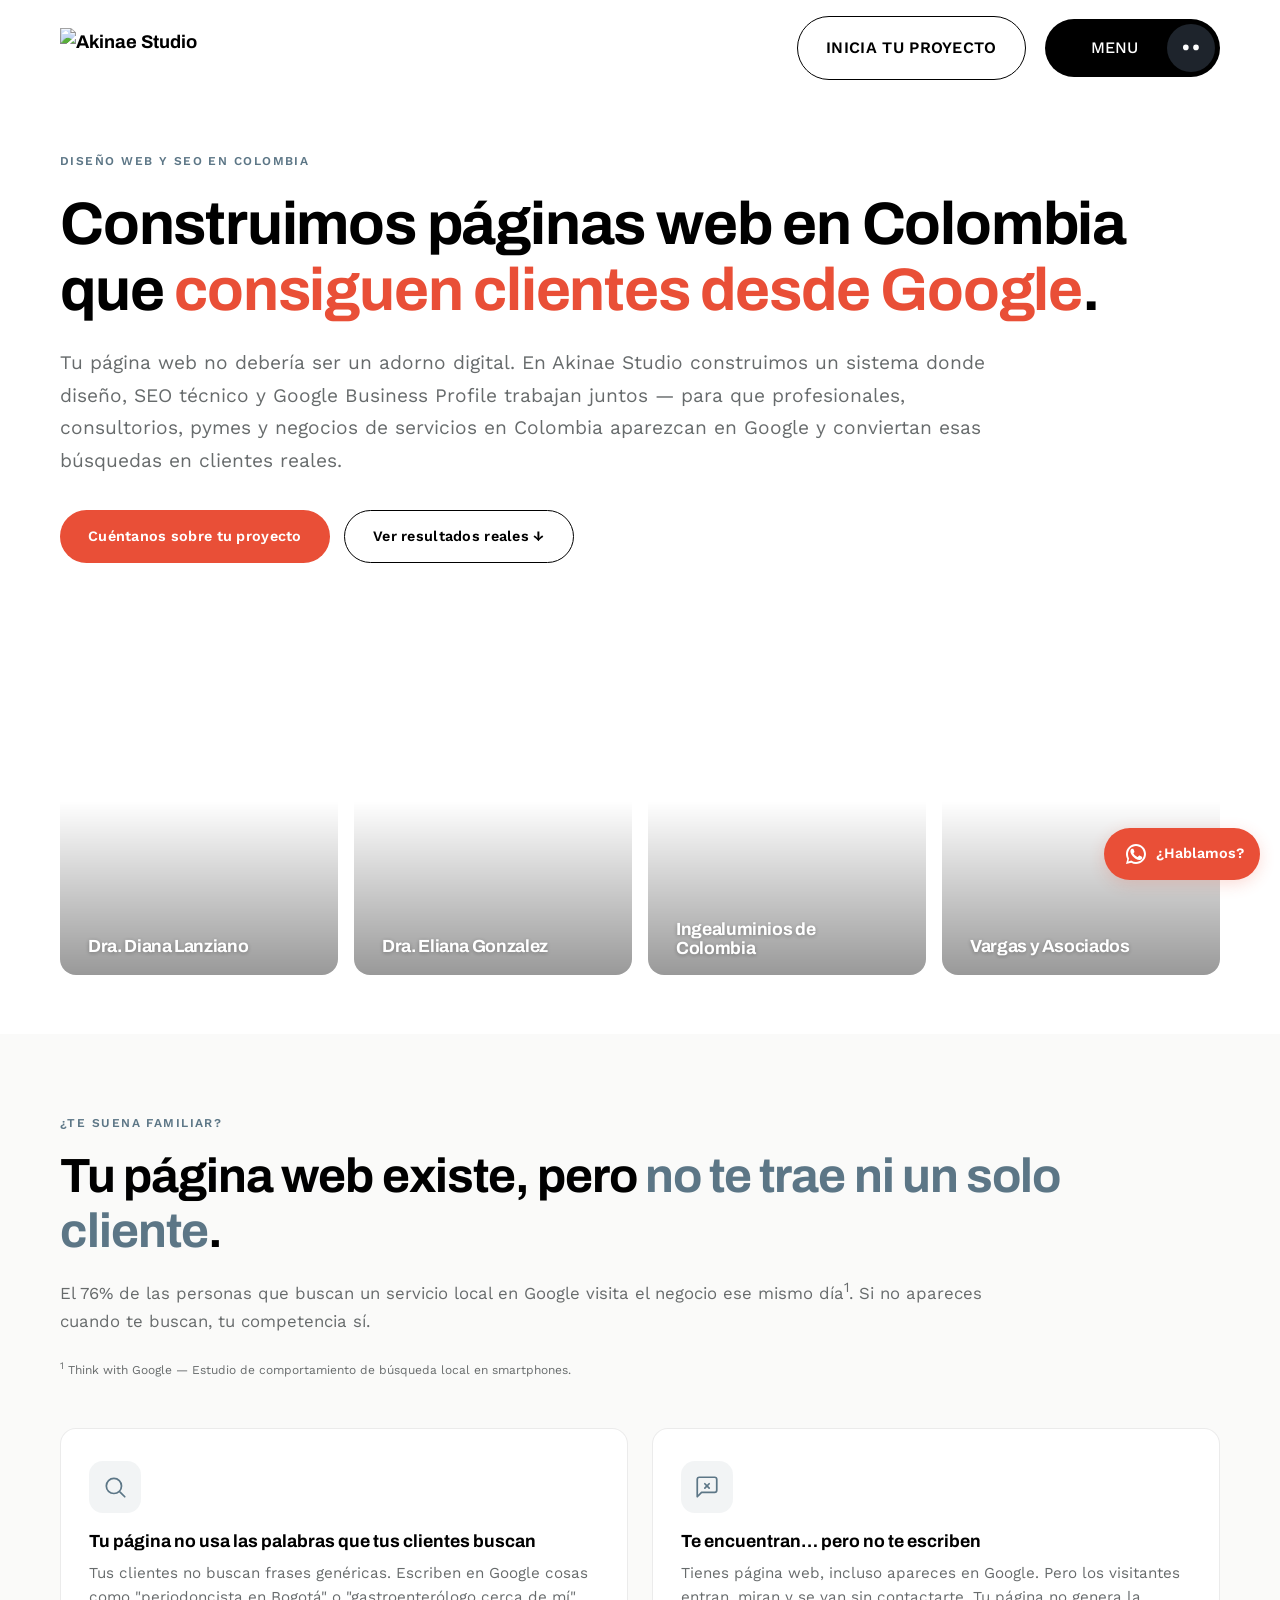
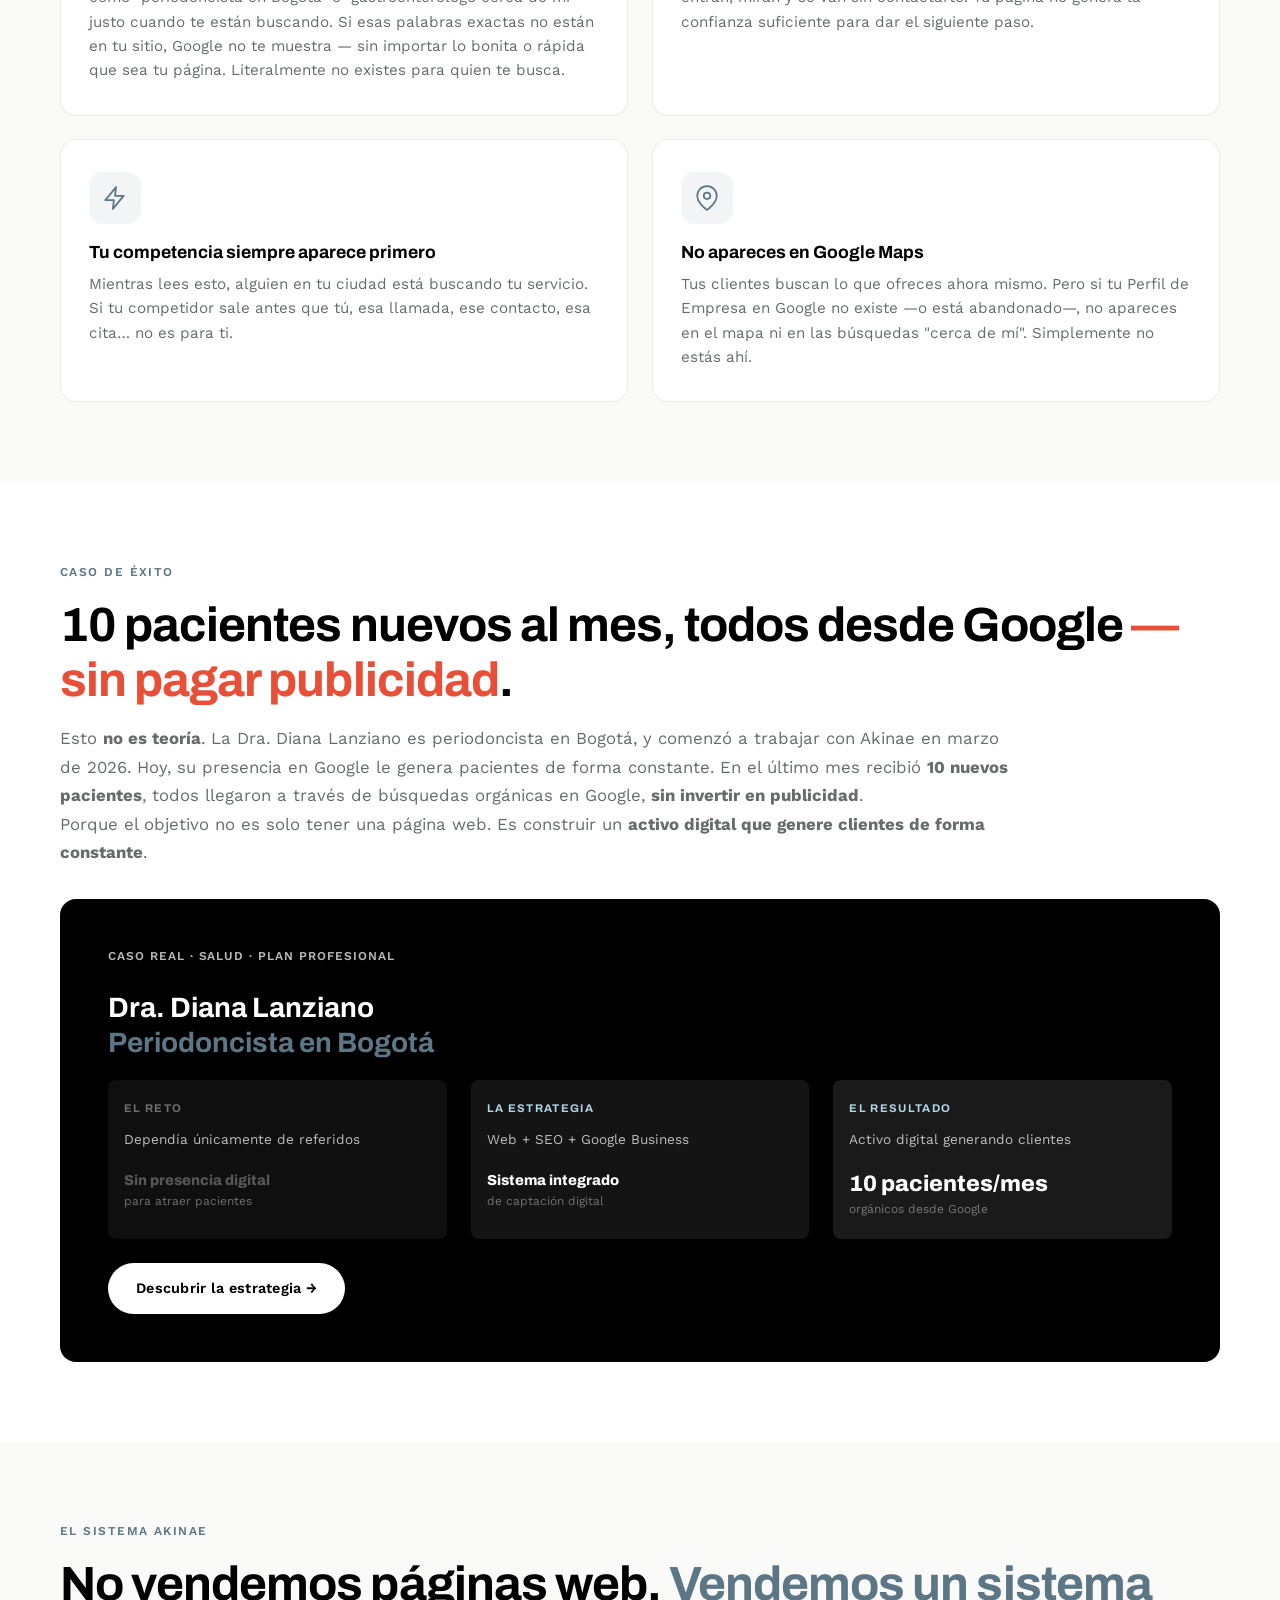
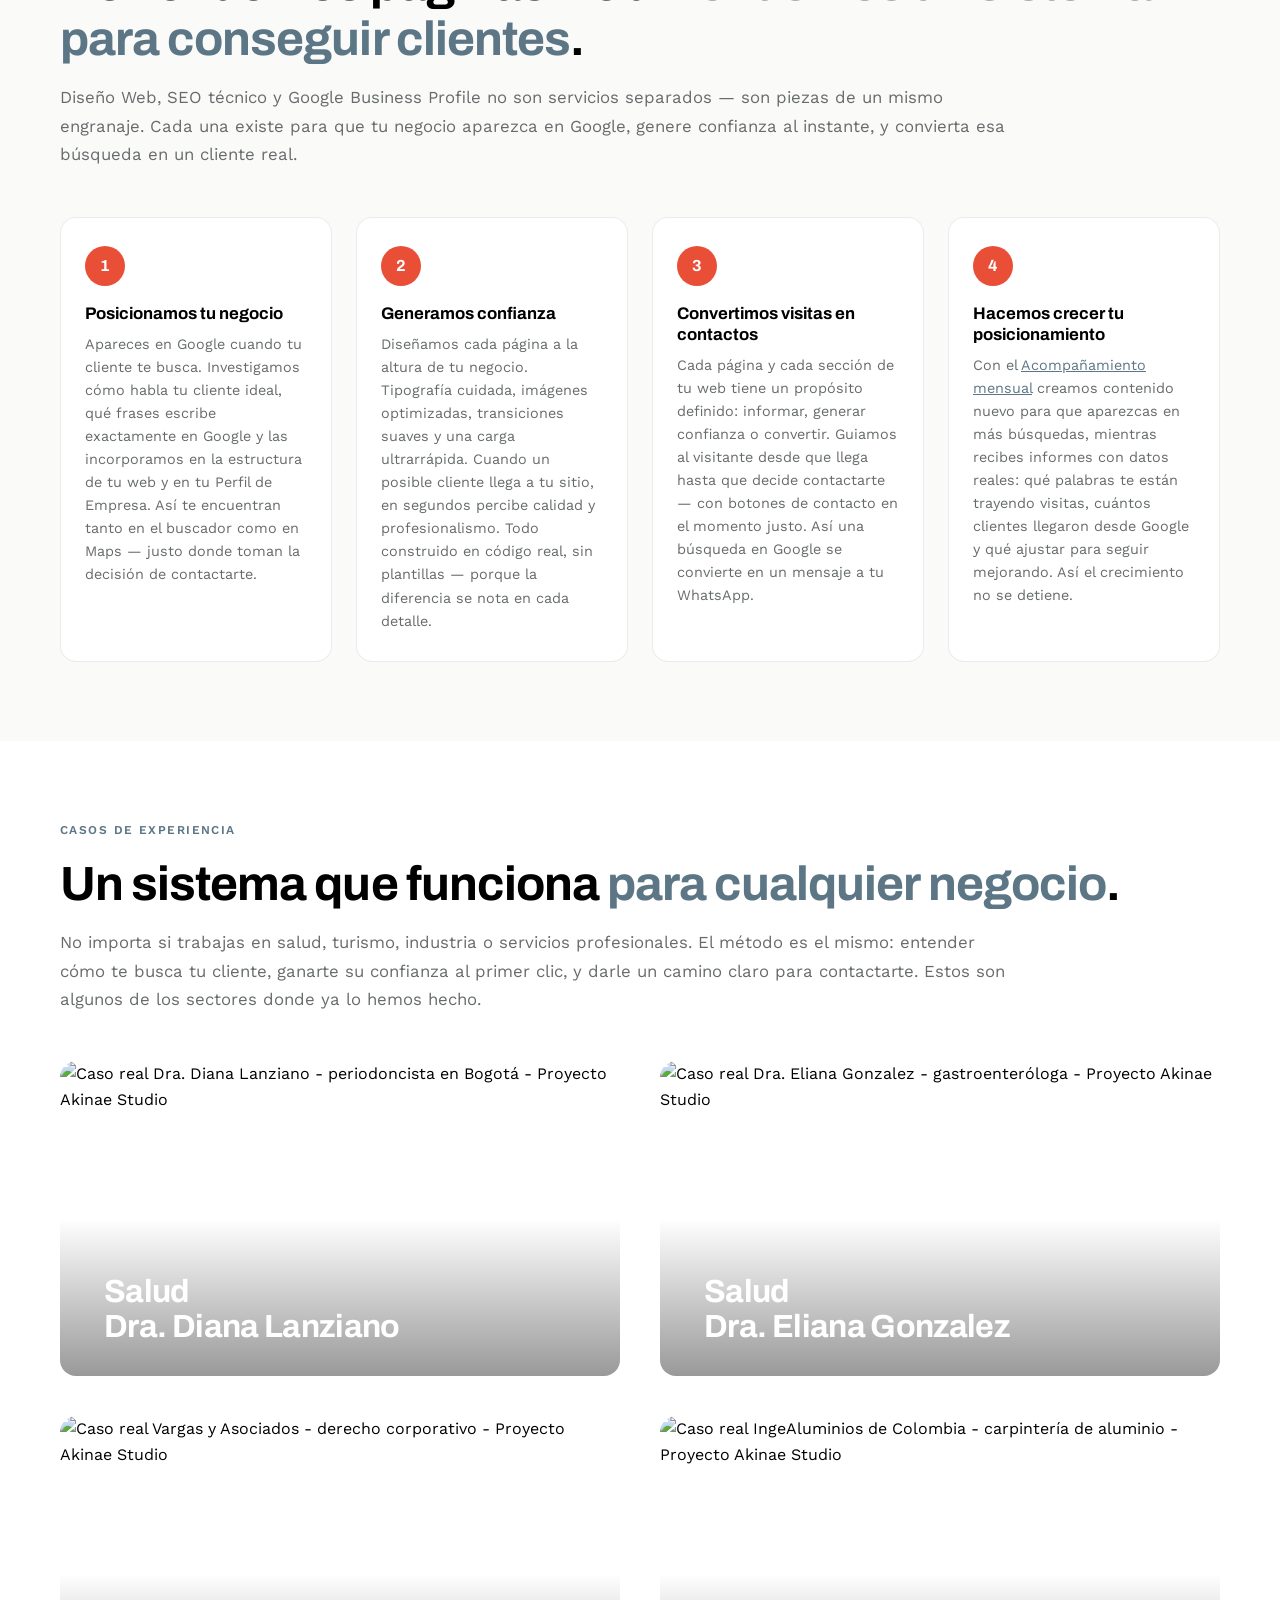
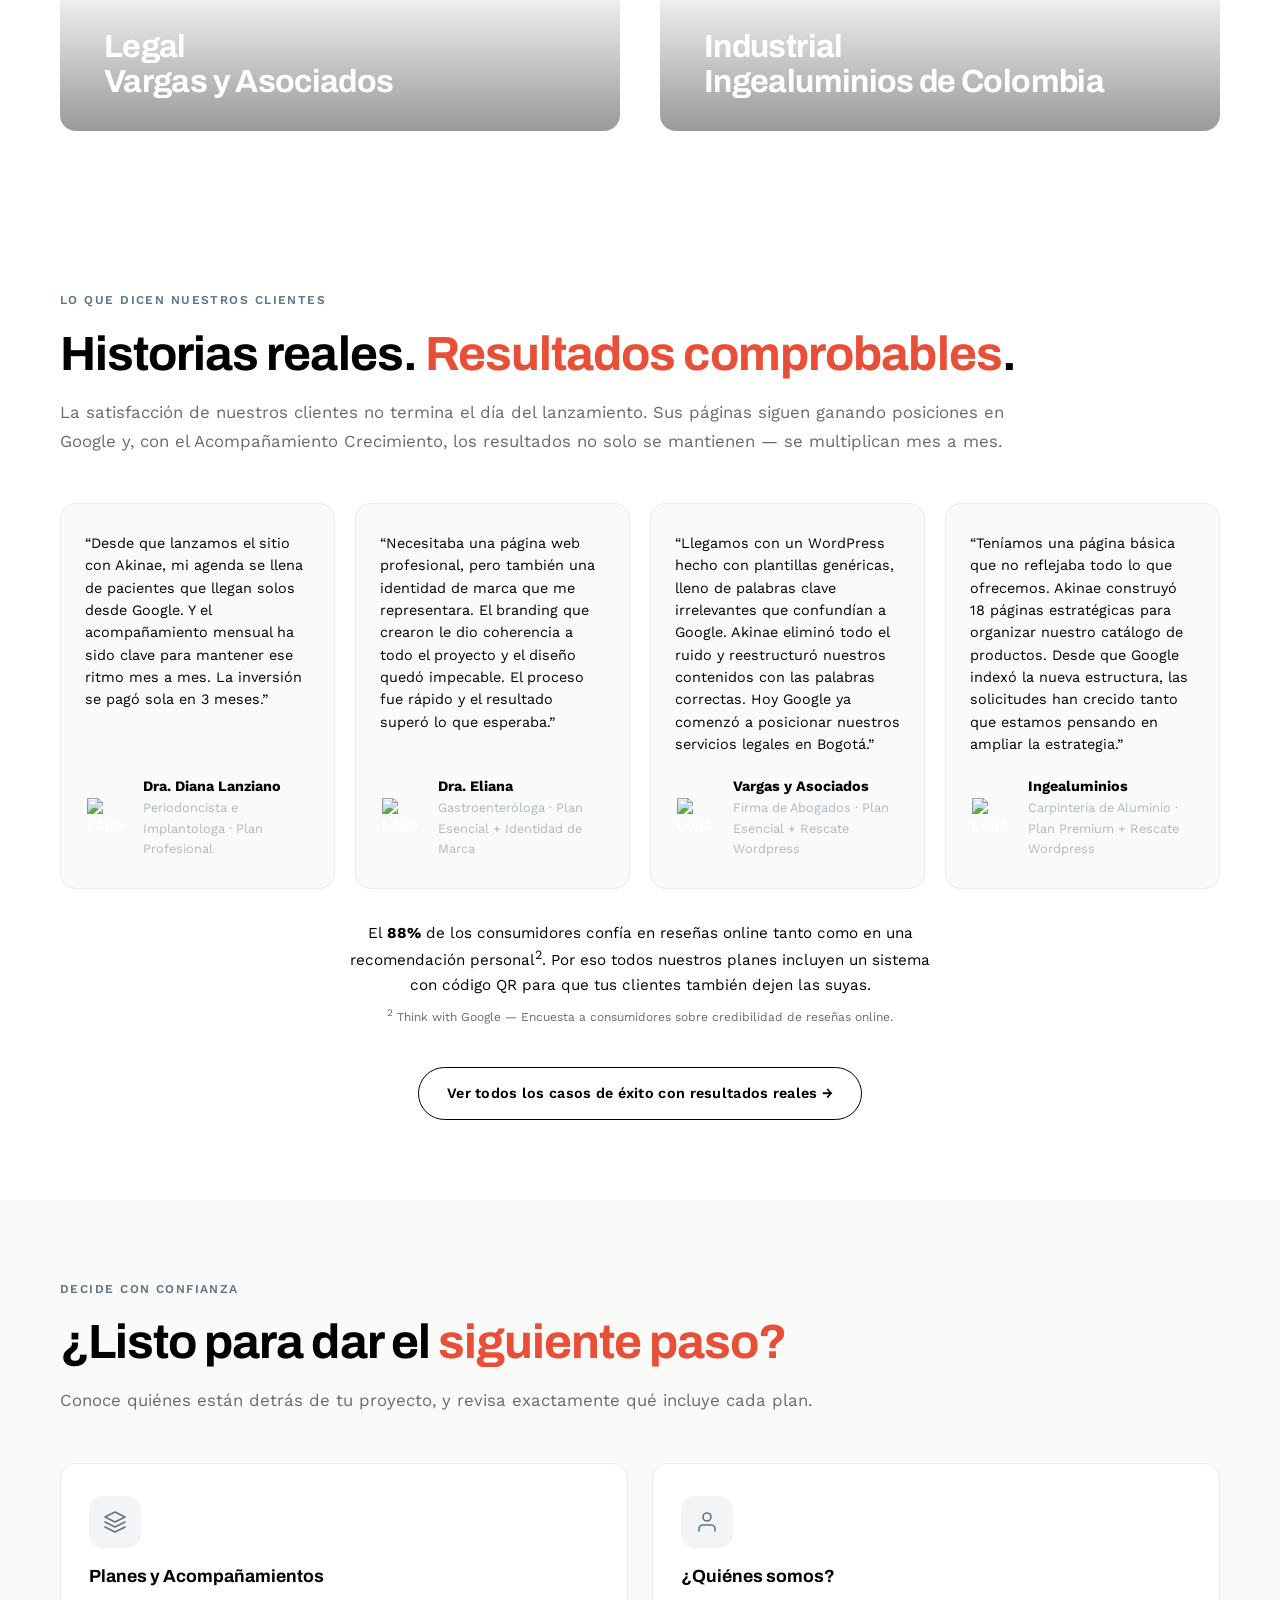
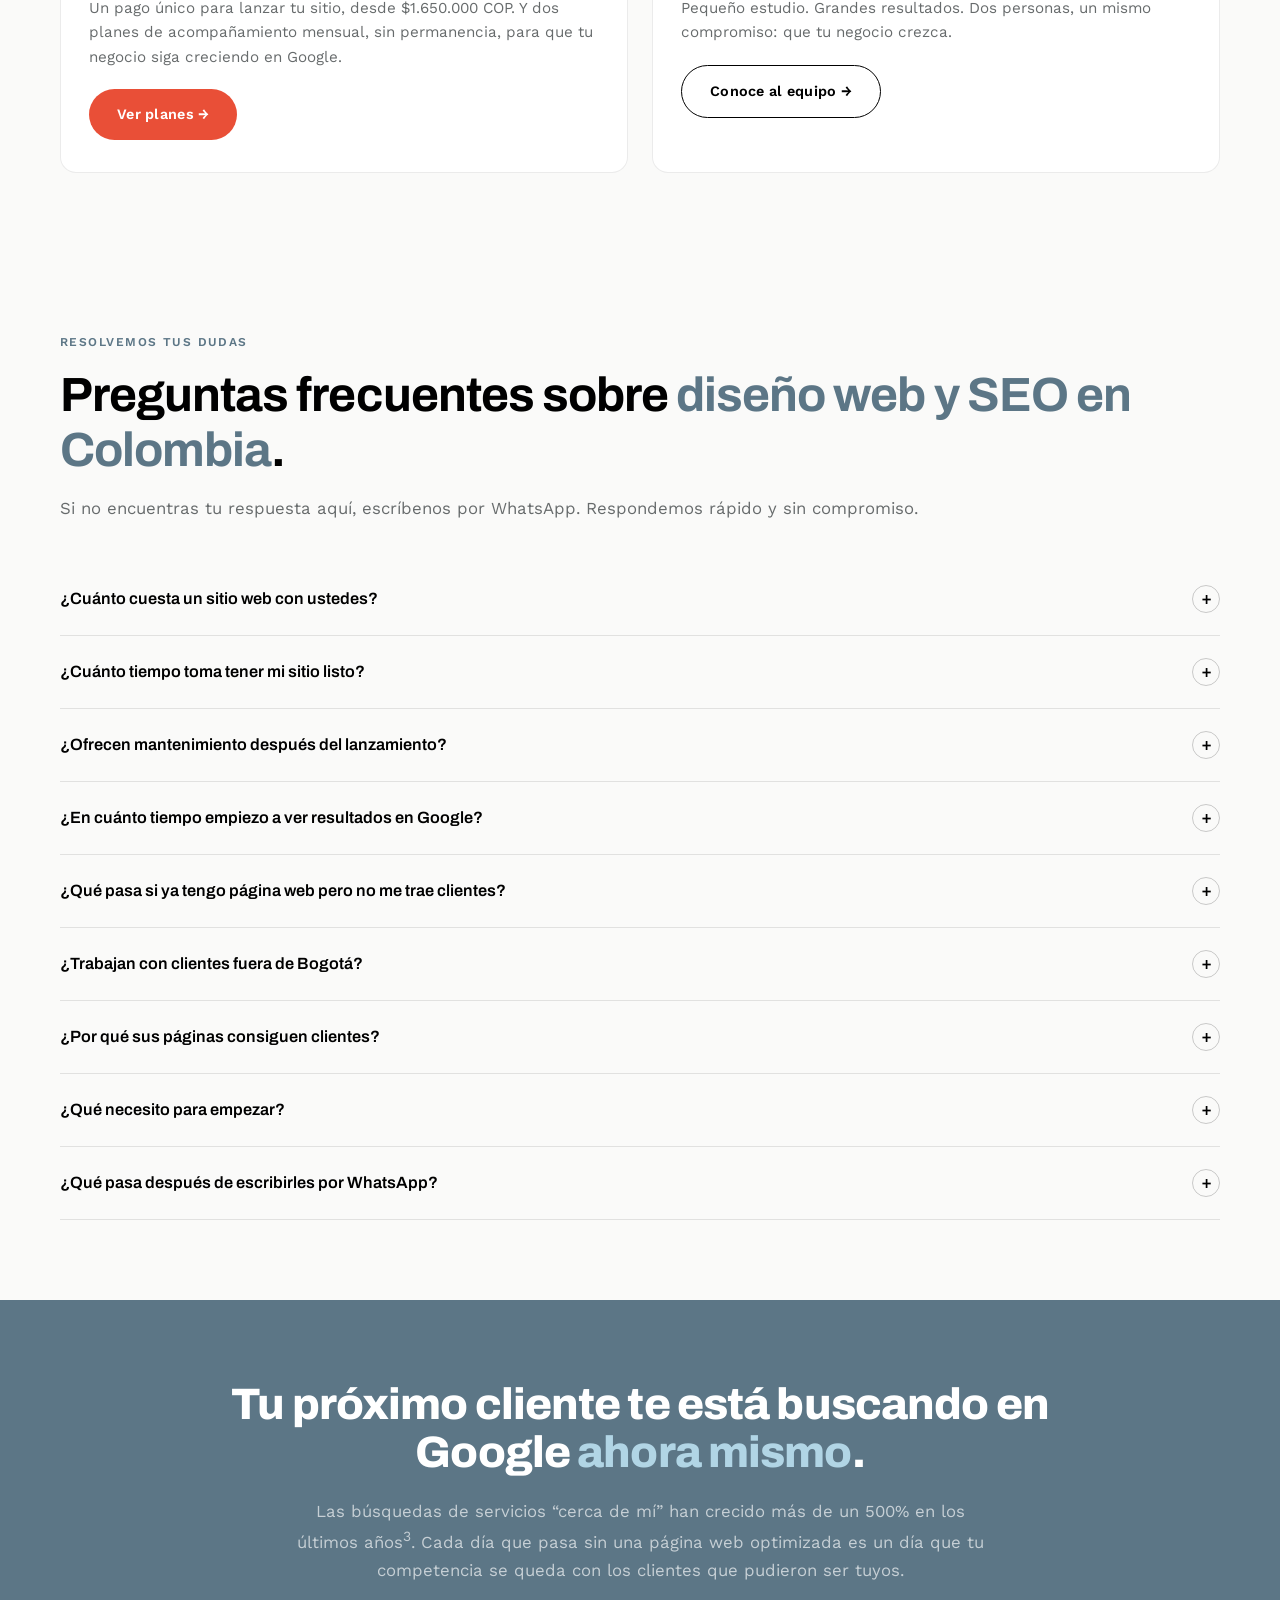
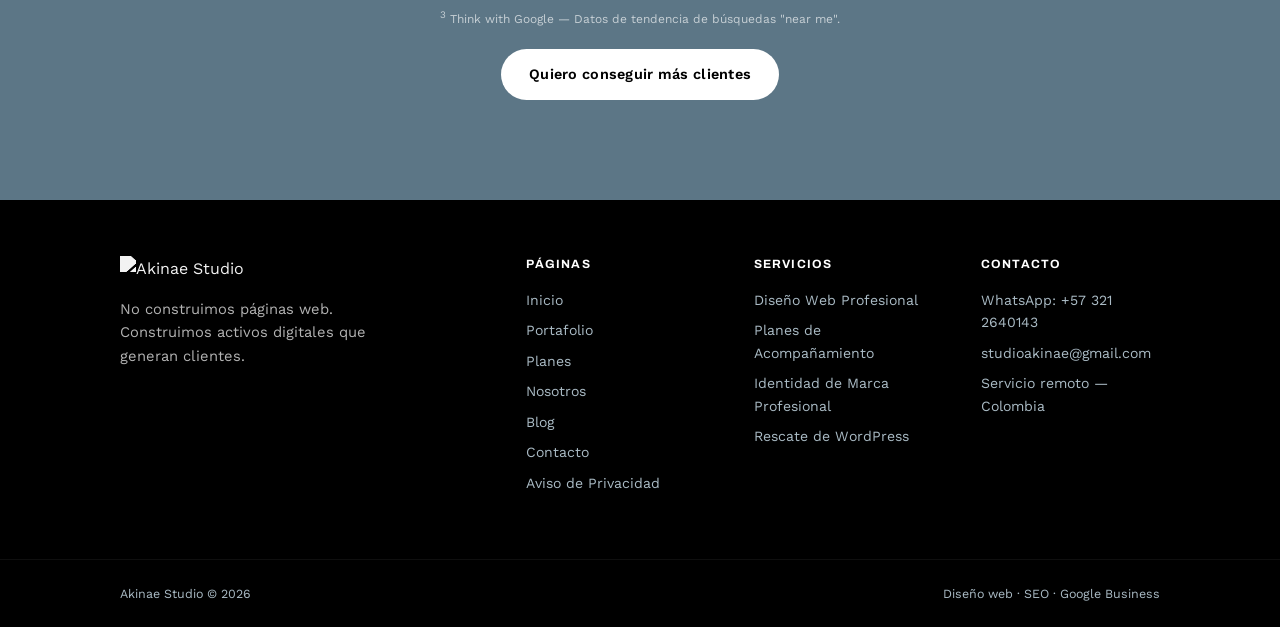
==== WEB/index.html @ be31b9ec "Web Final Julio29" ====
﻿<!DOCTYPE html>
<html lang="es">
<head>
  <meta charset="UTF-8">
  <!-- Google Tag Manager -->
  <script>(function(w,d,s,l,i){w[l]=w[l]||[];w[l].push({'gtm.start':
  new Date().getTime(),event:'gtm.js'});var f=d.getElementsByTagName(s)[0],
  j=d.createElement(s),dl=l!='dataLayer'?'&l='+l:'';j.async=true;j.src=
  'https://www.googletagmanager.com/gtm.js?id='+i+dl;f.parentNode.insertBefore(j,f);
  })(window,document,'script','dataLayer','GTM-PNHVV25K');</script>
  <!-- End Google Tag Manager -->
  <meta name="viewport" content="width=device-width, initial-scale=1.0">
  <!--
    FRASE CLAVE OBJETIVO: páginas web que consiguen clientes Colombia
    TÍTULO SEO (Yoast: 50-65 caracteres): Páginas Web en Colombia que Consiguen Clientes | Akinae Studio
    META DESCRIPTION (Yoast: 120-156 caracteres): Creamos páginas web con SEO que ayudan a profesionales, consultorios y pymes en Colombia a conseguir clientes desde Google. Resultados comprobables.
    INTENCIÓN: Comercial
    CLUSTER: Servicios Principales (PÁGINA PILAR)
  -->
  <title>Páginas Web en Colombia que Consiguen Clientes | Akinae Studio</title>
  <meta name="description" content="Creamos páginas web con SEO que ayudan a profesionales, consultorios y pymes en Colombia a conseguir clientes desde Google. Resultados comprobables.">
  <meta name="theme-color" content="#000">
  <link rel="canonical" href="https://akinae.com/">
  <meta name="twitter:card" content="summary_large_image">
  <meta name="twitter:title" content="Páginas Web en Colombia que Consiguen Clientes | Akinae Studio">
  <meta name="twitter:description" content="Creamos páginas web con SEO que ayudan a profesionales, consultorios y pymes en Colombia a conseguir clientes desde Google. Resultados comprobables.">
  <meta name="twitter:image" content="https://res.cloudinary.com/pycicp3g/image/upload/v1784283030/logo_akinae_FOOTER_e32wqa.png">
  <link rel="icon" type="image/png" href="https://res.cloudinary.com/pycicp3g/image/upload/v1784300908/Favicon_AKINAE_hgppy6.png">
  <meta property="og:title" content="Páginas Web en Colombia que Consiguen Clientes | Akinae Studio">
  <meta property="og:description" content="Creamos páginas web con SEO que ayudan a profesionales, consultorios y pymes en Colombia a conseguir clientes desde Google. Resultados comprobables.">
  <meta property="og:image" content="https://res.cloudinary.com/pycicp3g/image/upload/v1784283030/logo_akinae_FOOTER_e32wqa.png">
  <meta property="og:url" content="https://akinae.com/">
  <meta property="og:type" content="website">
  <link rel="preconnect" href="https://fonts.googleapis.com">
  <link rel="preconnect" href="https://fonts.gstatic.com" crossorigin>
  <link href="https://fonts.googleapis.com/css2?family=Archivo:wght@500;600;700;800;900&family=Work+Sans:wght@400;500;600&display=swap" rel="stylesheet">
  <link rel="stylesheet" href="css/akinae.css">
  <script type="application/ld+json">
  {
    "@context": "https://schema.org",
    "@type": "WebSite",
    "name": "Akinae Studio",
    "url": "https://akinae.com",
    "description": "Páginas web que consiguen clientes desde Google. Diseño web, SEO y Google Business Profile para profesionales, consultorios y pymes en Colombia.",
    "potentialAction": {
      "@type": "SearchAction",
      "target": "https://akinae.com/search?q={search_term_string}",
      "query-input": "required name=search_term_string"
    }
  }
  </script>
  <script type="application/ld+json">
  {
    "@context": "https://schema.org",
    "@type": "Organization",
    "name": "Akinae Studio",
    "url": "https://akinae.com",
    "description": "Páginas web que consiguen clientes desde Google. Diseño web, SEO y Google Business Profile para profesionales, consultorios y pymes en Colombia.",
    "logo": {
      "@type": "ImageObject",
      "url": "https://res.cloudinary.com/pycicp3g/image/upload/v1784282240/logo_akinae_INICIO_vdk4kj.png"
    },
    "founders": [
      {
        "@type": "Person",
        "name": "Andr\u00e9s Lanziano",
        "jobTitle": "Desarrollador Web y SEO"
      },
      {
        "@type": "Person",
        "name": "Polona Tušar",
        "jobTitle": "Dise\u00f1adora Gr\u00e1fica y Marketing Digital"
      }
    ]
  }
  </script>
  <script type="application/ld+json">
  {
    "@context": "https://schema.org",
    "@type": "FAQPage",
    "mainEntity": [
      {"@type":"Question","name":"¿Cuánto cuesta un sitio web con ustedes?","acceptedAnswer":{"@type":"Answer","text":"La mayoría de nuestros clientes invierte entre $1.650.000 y $4.500.000 COP, según el tamaño del proyecto."}},
      {"@type":"Question","name":"¿Cuánto tiempo toma tener mi sitio listo?","acceptedAnswer":{"@type":"Answer","text":"En promedio toma entre 3 y 5 semanas desde que arrancamos hasta el lanzamiento."}},
      {"@type":"Question","name":"¿Ofrecen mantenimiento después del lanzamiento?","acceptedAnswer":{"@type":"Answer","text":"Sí. Después del lanzamiento puedes contratar uno de nuestros planes de acompañamiento mensual, sin permanencia. Incluyen mantenimiento técnico, mejoras SEO, contenido para Google e informes mensuales."}},
      {"@type":"Question","name":"¿En cuánto tiempo empiezo a ver resultados en Google?","acceptedAnswer":{"@type":"Answer","text":"El SEO es una estrategia de mediano plazo. Los primeros resultados suelen verse entre 3 y 6 meses, según el sector y la competencia. La Dra. Diana, por ejemplo, recibe pacientes nuevos cada mes desde Google sin pagar publicidad."}},
      {"@type":"Question","name":"¿Qué pasa si ya tengo página web pero no me trae clientes?","acceptedAnswer":{"@type":"Answer","text":"Te hacemos un diagnóstico gratuito. Revisamos tu sitio actual y te decimos qué está fallando."}},
      {"@type":"Question","name":"¿Trabajan con clientes fuera de Bogotá?","acceptedAnswer":{"@type":"Answer","text":"Sí. Todo nuestro proceso es remoto. Trabajamos con clientes en toda Colombia."}},
      {"@type":"Question","name":"¿Por qué sus páginas consiguen clientes?","acceptedAnswer":{"@type":"Answer","text":"Porque no nos enfocamos solo en el diseño. Combinamos una web rápida, SEO técnico, una estructura pensada para convertir visitantes en contactos y una presencia optimizada en Google. Todo forma parte de un mismo sistema."}},
      {"@type":"Question","name":"¿Qué necesito para empezar?","acceptedAnswer":{"@type":"Answer","text":"Solo una reunión inicial para entender tu negocio. Nosotros te guiamos durante todo el proceso y te indicamos qué información necesitaremos en cada etapa."}},
      {"@type":"Question","name":"¿Qué pasa después de escribirles por WhatsApp?","acceptedAnswer":{"@type":"Answer","text":"Agendamos una llamada para conocer tu negocio, revisamos tus objetivos y te recomendamos el plan que mejor se adapta a lo que necesitas. Sin compromiso y sin presión comercial."}}
    ]
  }
  </script>
  <script type="application/ld+json">
  {
    "@context": "https://schema.org",
    "@type": "BreadcrumbList",
    "itemListElement": [
      {"@type":"ListItem","position":1,"name":"Inicio","item":"https://akinae.com/index.html"}
    ]
  }
  </script>
</head>
<body>
  <!-- Google Tag Manager (noscript) -->
  <noscript><iframe src="https://www.googletagmanager.com/ns.html?id=GTM-PNHVV25K"
  height="0" width="0" style="display:none;visibility:hidden"></iframe></noscript>
  <!-- End Google Tag Manager (noscript) -->

  <a class="skip-link" href="#main">Saltar al contenido</a>

  <!-- NAV -->
  <nav id="navbar">
    <div class="nav-inner">
      <a href="index.html" class="logo" aria-label="Akinae Studio">
        <img src="https://res.cloudinary.com/pycicp3g/image/upload/v1784282240/logo_akinae_INICIO_vdk4kj.png" alt="Akinae Studio" height="28">
      </a>
      <div class="nav-cta-wrap">
        <a href="https://wa.me/573212640143" class="btn btn-outline nav-cta" target="_blank" rel="noopener">Inicia tu proyecto</a>
        <button class="menu-toggle" aria-label="Menu" aria-expanded="false" aria-controls="mobile-menu">
          <span class="menu-toggle-text">
            <span class="menu-text-wrapper">
              <span class="menu-label">Menu</span>
              <span class="close-label">Cerrar</span>
            </span>
          </span>
          <span class="menu-toggle-icon">
            <svg width="100%" viewBox="0 0 14 6" fill="none">
              <circle cx="11.5" cy="3" r="2.5" fill="currentColor"/>
              <circle cx="2.5" cy="3" r="2.5" fill="currentColor"/>
            </svg>
          </span>
        </button>
      </div>
    </div>
  </nav>

  <div class="mobile-overlay" id="mobile-menu">
    <div class="overlay-panel">
      <ul>
        <li><a href="index.html">
          <span class="nav-arrow"><svg width="28" height="24" viewBox="0 0 45 38" fill="none"><path d="M24.4 2L41.5 19.1L24.4 36.2M0 19.1H40.3" stroke="currentColor" stroke-width="4" stroke-linecap="round"/></svg></span>
          <span>Inicio</span>
        </a></li>
        <li><a href="portafolio.html">
          <span class="nav-arrow"><svg width="28" height="24" viewBox="0 0 45 38" fill="none"><path d="M24.4 2L41.5 19.1L24.4 36.2M0 19.1H40.3" stroke="currentColor" stroke-width="4" stroke-linecap="round"/></svg></span>
          <span>Portafolio</span>
        </a></li>
        <li><a href="planes.html">
          <span class="nav-arrow"><svg width="28" height="24" viewBox="0 0 45 38" fill="none"><path d="M24.4 2L41.5 19.1L24.4 36.2M0 19.1H40.3" stroke="currentColor" stroke-width="4" stroke-linecap="round"/></svg></span>
          <span>Planes</span>
        </a></li>
        <li><a href="nosotros.html">
          <span class="nav-arrow"><svg width="28" height="24" viewBox="0 0 45 38" fill="none"><path d="M24.4 2L41.5 19.1L24.4 36.2M0 19.1H40.3" stroke="currentColor" stroke-width="4" stroke-linecap="round"/></svg></span>
          <span>Nosotros</span>
        </a></li>
        <li><a href="blog.html">
          <span class="nav-arrow"><svg width="28" height="24" viewBox="0 0 45 38" fill="none"><path d="M24.4 2L41.5 19.1L24.4 36.2M0 19.1H40.3" stroke="currentColor" stroke-width="4" stroke-linecap="round"/></svg></span>
          <span>Blog</span>
        </a></li>
        <li><a href="contacto.html">
          <span class="nav-arrow"><svg width="28" height="24" viewBox="0 0 45 38" fill="none"><path d="M24.4 2L41.5 19.1L24.4 36.2M0 19.1H40.3" stroke="currentColor" stroke-width="4" stroke-linecap="round"/></svg></span>
          <span>Contacto</span>
        </a></li>
        <li><a href="https://wa.me/573212640143" target="_blank" rel="noopener" class="nav-cta-overlay">Hablemos</a></li>
      </ul>
    </div>
  </div>

  <main id="main" class="home-page">

    <!-- HERO -->
    <section class="hero-home" id="top">
      <div class="hero-home__inner">
        <span class="section-label reveal" style="display:block;margin-bottom:20px;">Diseño Web y SEO en Colombia</span>
        <h1 class="hero-home__title reveal">
          Construimos páginas web en Colombia que <span>consiguen clientes desde Google</span>.
        </h1>
        <p class="hero-home__sub reveal">
          Tu página web no debería ser un adorno digital. En Akinae Studio construimos un sistema donde diseño, SEO técnico y Google Business Profile trabajan juntos — para que profesionales, consultorios, pymes y negocios de servicios en Colombia aparezcan en Google y conviertan esas búsquedas en clientes reales.
        </p>
        <div class="hero-home__cta reveal">
          <a href="https://wa.me/573212640143" class="btn btn-primary" target="_blank" rel="noopener">Cuéntanos sobre tu proyecto</a>
          <a href="#resultados" class="btn btn-outline">Ver resultados reales &darr;</a>
        </div>
        
        
      </div>
      <div class="hero-home__medía reveal">
        <div class="hero-home__mockup-row">

          <a class="trabajo__card-hero" href="portafolio/dra-diana-lanziano.html" aria-label="Ver proyecto Dra. Diana Lanziano">
            <div class="trabajo__card-media">
              <picture>
                <source media="(max-width: 700px)" srcset="https://res.cloudinary.com/pycicp3g/image/upload/v1784282293/Dra_Diana_Lanziano_Landing_16_9_1_khh5z0.webp">
                <img src="https://res.cloudinary.com/pycicp3g/image/upload/v1784282265/Dra_Diana_Lanziano_Landing_4_5_1_nom183.webp"
                     alt="Sitio web Dra. Diana Lanziano - periodoncista en Bogotá - Caso real Akinae Studio"
                     width="400" height="500" fetchpriority="high">
              </picture>
              <div class="trabajo__card-overlay"></div>
              <div class="trabajo__card-titlebar">
                <span class="trabajo__card-arrow"><svg viewBox="0 0 271 226" fill="none"><path fill-rule="evenodd" clip-rule="evenodd" d="M271 113L157.575 226L136.762 205.265L214.658 127.662L-8.66836e-06 127.662V98.338L214.657 98.338L136.763 20.7349L157.575 0L271 113Z" fill="currentColor"/></svg></span>
                <h3 class="trabajo__card-name">Dra. Diana Lanziano</h3>
              </div>
            </div>
          </a>

          <a class="trabajo__card-hero" href="portafolio/dra-eliana-gonzalez.html" aria-label="Ver proyecto Dra. Eliana Gonzalez">
            <div class="trabajo__card-media">
              <picture>
                <source media="(max-width: 700px)" srcset="https://res.cloudinary.com/pycicp3g/image/upload/v1784282296/Dra_Eliana_Gonzalez_Landing_16_9_1_xkvcuh.webp">
                <img src="https://res.cloudinary.com/pycicp3g/image/upload/v1784282268/Dra_Eliana_Gonzalez_Landing_4_5_1_um2epe.webp"
                     alt="Sitio web Dra. Eliana Gonzalez - gastroenteróloga - Caso real Akinae Studio"
                     width="400" height="500">
              </picture>
              <div class="trabajo__card-overlay"></div>
              <div class="trabajo__card-titlebar">
                <span class="trabajo__card-arrow"><svg viewBox="0 0 271 226" fill="none"><path fill-rule="evenodd" clip-rule="evenodd" d="M271 113L157.575 226L136.762 205.265L214.658 127.662L-8.66836e-06 127.662V98.338L214.657 98.338L136.763 20.7349L157.575 0L271 113Z" fill="currentColor"/></svg></span>
                <h3 class="trabajo__card-name">Dra. Eliana Gonzalez</h3>
              </div>
            </div>
          </a>

          <a class="trabajo__card-hero" href="portafolio/ingealuminios.html" aria-label="Ver proyecto IngeAluminios">
            <div class="trabajo__card-media">
              <picture>
                <source media="(max-width: 700px)" srcset="https://res.cloudinary.com/pycicp3g/image/upload/v1784282299/Ingealuminios_Landing_16_9_1_wr058j.webp">
                <img src="https://res.cloudinary.com/pycicp3g/image/upload/v1784282271/Ingealuminios_Landing_4_5_1_viarcp.webp"
                     alt="Sitio web IngeAluminios de Colombia - carpintería de aluminio - Caso real Akinae Studio"
                     width="400" height="500">
              </picture>
              <div class="trabajo__card-overlay"></div>
              <div class="trabajo__card-titlebar">
                <span class="trabajo__card-arrow"><svg viewBox="0 0 271 226" fill="none"><path fill-rule="evenodd" clip-rule="evenodd" d="M271 113L157.575 226L136.762 205.265L214.658 127.662L-8.66836e-06 127.662V98.338L214.657 98.338L136.763 20.7349L157.575 0L271 113Z" fill="currentColor"/></svg></span>
                <h3 class="trabajo__card-name">Ingealuminios de Colombia</h3>
              </div>
            </div>
          </a>

          <a class="trabajo__card-hero" href="portafolio/vargas-asociados.html" aria-label="Ver proyecto Vargas y Asociados">
            <div class="trabajo__card-media">
              <picture>
                <source media="(max-width: 700px)" srcset="https://res.cloudinary.com/pycicp3g/image/upload/v1784282302/Vargas_y_Asociados_16_9_1_h62k8z.webp">
                <img src="https://res.cloudinary.com/pycicp3g/image/upload/v1784282273/Vargas_y_Asociados_landing_4_5_1_zr9quq.webp"
                     alt="Sitio web Vargas y Asociados - derecho corporativo - Caso real Akinae Studio"
                     width="400" height="500">
              </picture>
              <div class="trabajo__card-overlay"></div>
              <div class="trabajo__card-titlebar">
                <span class="trabajo__card-arrow"><svg viewBox="0 0 271 226" fill="none"><path fill-rule="evenodd" clip-rule="evenodd" d="M271 113L157.575 226L136.762 205.265L214.658 127.662L-8.66836e-06 127.662V98.338L214.657 98.338L136.763 20.7349L157.575 0L271 113Z" fill="currentColor"/></svg></span>
                <h3 class="trabajo__card-name">Vargas y Asociados</h3>
              </div>
            </div>
          </a>

        </div>
      </div>
      <button class="scroll-indicator" aria-label="Scroll para ver más" type="button">
        <span class="scroll-indicator__text">Scroll</span>
     
      </button>
    </section>

    <!-- PROBLEMA -->
    <section class="dolor-section" id="problema">
      <div class="container">
        <span class="section-label">¿Te suena familiar?</span>
        <h2 class="reveal">Tu página web existe, pero <span>no te trae ni un solo cliente</span>.</h2>
        <p class="lead reveal">El 76% de las personas que buscan un servicio local en Google visita el negocio ese mismo día<sup>1</sup>. Si no apareces cuando te buscan, tu competencia sí.</p>
        <p style="font-size:0.75rem;color:var(--dark-gray);margin-top:-10px;margin-bottom:20px;"><sup>1</sup> <a href="https://www.thinkwithgoogle.com/data/76-percent-of-smartphone-users-use-their-phone-for-purchase-decisions/" target="_blank" rel="noopener noreferrer">Think with Google</a> — Estudio de comportamiento de búsqueda local en smartphones.</p>
        <div class="dolor-grid">
          <article class="dolor-card reveal">
            <span class="dolor-card__icon" aria-hidden="true">
              <svg width="26" height="26" viewBox="0 0 24 24" fill="none" stroke="currentColor" stroke-width="1.6" stroke-linecap="round" stroke-linejoin="round"><circle cx="11" cy="11" r="7"/><path d="M21 21l-4.3-4.3"/></svg>
            </span>
            <h3>Tu página no usa las palabras que tus clientes buscan</h3>
            <p>Tus clientes no buscan frases genéricas. Escriben en Google cosas como "periodoncista en Bogotá" o "gastroenterólogo cerca de mí" justo cuando te están buscando. Si esas palabras exactas no están en tu sitio, Google no te muestra — sin importar lo bonita o rápida que sea tu página. Literalmente no existes para quien te busca.</p>
          </article>
          <article class="dolor-card reveal">
            <span class="dolor-card__icon" aria-hidden="true">
              <svg width="26" height="26" viewBox="0 0 24 24" fill="none" stroke="currentColor" stroke-width="1.6" stroke-linecap="round" stroke-linejoin="round"><path d="M21 15a2 2 0 0 1-2 2H7l-4 4V5a2 2 0 0 1 2-2h14a2 2 0 0 1 2 2z"/><line x1="10" y1="9" x2="14" y2="13"/><line x1="14" y1="9" x2="10" y2="13"/></svg>
            </span>
            <h3>Te encuentran… pero no te escriben</h3>
            <p>Tienes página web, incluso apareces en Google. Pero los visitantes entran, miran y se van sin contactarte. Tu página no genera la confianza suficiente para dar el siguiente paso.</p>
          </article>
          <article class="dolor-card reveal">
            <span class="dolor-card__icon" aria-hidden="true">
              <svg width="26" height="26" viewBox="0 0 24 24" fill="none" stroke="currentColor" stroke-width="1.6" stroke-linecap="round" stroke-linejoin="round"><path d="M13 2L3 14h8l-1 8 10-12h-8l1-8z"/></svg>
            </span>
            <h3>Tu competencia siempre aparece primero</h3>
            <p>Mientras lees esto, alguien en tu ciudad está buscando tu servicio. Si tu competidor sale antes que tú, esa llamada, ese contacto, esa cita… no es para ti.</p>
          </article>
          <article class="dolor-card reveal">
            <span class="dolor-card__icon" aria-hidden="true">
              <svg width="26" height="26" viewBox="0 0 24 24" fill="none" stroke="currentColor" stroke-width="1.6" stroke-linecap="round" stroke-linejoin="round"><path d="M21 10c0 7-9 13-9 13s-9-6-9-13a9 9 0 0 1 18 0z"/><circle cx="12" cy="10" r="3"/></svg>
            </span>
            <h3>No apareces en Google Maps</h3>
            <p>Tus clientes buscan lo que ofreces ahora mismo. Pero si tu Perfil de Empresa en Google no existe —o está abandonado—, no apareces en el mapa ni en las búsquedas "cerca de mí". Simplemente no estás ahí.</p>
          </article>
        </div>
      </div>
    </section>

    <!-- RESULTADOS -->
    <section class="trabajo" id="resultados" style="padding:var(--section-pad) 0;">
      <div class="trabajo__inner">
        <span class="section-label">Caso de ÉXITO</span>
        <h2 class="reveal">10 pacientes nuevos al mes, todos desde Google <span style="color:var(--red);">— sin pagar publicidad</span>.</h2>
        <p class="lead reveal">Esto <strong>no es teoría</strong>. La Dra. Diana Lanziano es periodoncista en Bogotá, y comenzó a trabajar con Akinae en marzo de 2026. Hoy, su presencia en Google le genera pacientes de forma constante. En el último mes recibió <strong>10 nuevos pacientes</strong>, todos llegaron a través de búsquedas orgánicas en Google, <strong>sin invertir en publicidad</strong>.<br>Porque el objetivo no es solo tener una página web. Es construir un <strong>activo digital que genere clientes de forma constante</strong>.</p>
        <div class="results-case reveal">
          <div class="results-case__text">
            <p class="results-case__tag">Caso real &middot; Salud &middot; Plan Profesional</p>
            <h3>Dra. Diana Lanziano<br><span class="results-case__subtitle">Periodoncista en Bogotá</span></h3>

            <div class="results-case__grid results-case__grid--three">
              <div class="results-case__col results-case__col--before">
                <span class="results-case__col-label">El reto</span>
                <p class="results-case__col-desc">Dependía únicamente de referidos</p>
                <span class="results-case__col-num" style="font-size:0.9rem;">Sin presencia digital</span>
                <span class="results-case__col-sub">para atraer pacientes</span>
              </div>
              <div class="results-case__col results-case__col--mid">
                <span class="results-case__col-label">La estrategia</span>
                <p class="results-case__col-desc">Web + SEO + Google Business</p>
                <span class="results-case__col-num" style="font-size:0.9rem;">Sistema integrado</span>
                <span class="results-case__col-sub">de captación digital</span>
              </div>
              <div class="results-case__col results-case__col--after">
                <span class="results-case__col-label">El resultado</span>
                <p class="results-case__col-desc">Activo digital generando clientes</p>
                <span class="results-case__col-num">10 pacientes/mes</span>
                <span class="results-case__col-sub">orgánicos desde Google</span>
              </div>
            </div>

            <a href="portafolio/dra-diana-lanziano.html" class="btn btn-white" style="margin-top:24px;">Descubrir la estrategia &rarr;</a>
          </div>
          
        </div>
      </div>
    </section>

    <!-- SISTEMA Akinae -->
    <section class="proceso-section" id="sistema">
      <div class="container">
        <span class="section-label">El Sistema Akinae</span>
        <h2 class="reveal">No vendemos páginas web. <span>Vendemos un sistema para conseguir clientes</span>.</h2>
        <p class="lead reveal">Diseño Web, SEO técnico y Google Business Profile no son servicios separados — son piezas de un mismo engranaje. Cada una existe para que tu negocio aparezca en Google, genere confianza al instante, y convierta esa búsqueda en un cliente real.</p>
        <ol class="process-flow">
          <li class="pf-node reveal">
            <div class="pf-num">1</div>
            <h3>Posicionamos tu negocio</h3>
            <p>Apareces en Google cuando tu cliente te busca. Investigamos cómo habla tu cliente ideal, qué frases escribe exactamente en Google y las incorporamos en la estructura de tu web y en tu Perfil de Empresa. Así te encuentran tanto en el buscador como en Maps — justo donde toman la decisión de contactarte.</p>
          </li>
          <li class="pf-node reveal">
            <div class="pf-num">2</div>
            <h3>Generamos confianza</h3>
            <p>Diseñamos cada página a la altura de tu negocio. Tipografía cuidada, imágenes optimizadas, transiciones suaves y una carga ultrarrápida. Cuando un posible cliente llega a tu sitio, en segundos percibe calidad y profesionalismo. Todo construido en código real, sin plantillas — porque la diferencia se nota en cada detalle.</p>
          </li>
          <li class="pf-node reveal">
            <div class="pf-num">3</div>
            <h3>Convertimos visitas en contactos</h3>
            <p>Cada página y cada sección de tu web tiene un propósito definido: informar, generar confianza o convertir. Guiamos al visitante desde que llega hasta que decide contactarte — con botones de contacto en el momento justo. Así una búsqueda en Google se convierte en un mensaje a tu WhatsApp.</p>
          </li>
          <li class="pf-node reveal">
            <div class="pf-num">4</div>
            <h3>Hacemos crecer tu posicionamiento</h3>
            <p>Con el <a href="planes.html#acompanamiento">Acompañamiento mensual</a> creamos contenido nuevo para que aparezcas en más búsquedas, mientras recibes informes con datos reales: qué palabras te están trayendo visitas, cuántos clientes llegaron desde Google y qué ajustar para seguir mejorando. Así el crecimiento no se detiene.</p>
          </li>
        </ol>

      </div>
    </section>

    <!-- SECTORES -->
    <section class="sectores" id="sectores">
      <div class="container">
        <span class="section-label">Casos de experiencia</span>
        <h2 class="reveal">Un sistema que funciona <span>para cualquier negocio</span>.</h2>
        <p class="lead reveal">No importa si trabajas en salud, turismo, industria o servicios profesionales. El método es el mismo: entender cómo te busca tu cliente, ganarte su confianza al primer clic, y darle un camino claro para contactarte. Estos son algunos de los sectores donde ya lo hemos hecho.</p>
        <div class="trabajo__grid" style="margin-top:48px;">

          <a class="trabajo__card" href="portafolio/dra-diana-lanziano.html" aria-label="Ver proyecto Dra. Diana Lanziano">
            <div class="trabajo__card-media">
              <picture>
                <img src="https://res.cloudinary.com/pycicp3g/image/upload/v1784282328/Inicio_portafolio2_Dra_Diana_Lanziano_16_9_so6t0x.webp"
                     alt="Caso real Dra. Diana Lanziano - periodoncista en Bogotá - Proyecto Akinae Studio"
                     width="400" height="225" loading="lazy">
              </picture>
              <div class="trabajo__card-overlay" aria-hidden="true"></div>
              <div class="trabajo__card-titlebar">
                <span class="trabajo__card-arrow" aria-hidden="true"><svg viewBox="0 0 271 226" fill="none"><path fill-rule="evenodd" clip-rule="evenodd" d="M271 113L157.575 226L136.762 205.265L214.658 127.662L-8.66836e-06 127.662V98.338L214.657 98.338L136.763 20.7349L157.575 0L271 113Z" fill="currentColor"/></svg></span>
                <h3 class="trabajo__card-name"><span class="sector-tag">Salud</span>Dra. Diana Lanziano</h3>
              </div>
            </div>
          </a>

          <a class="trabajo__card" href="portafolio/dra-eliana-gonzalez.html" aria-label="Ver proyecto Dra. Eliana Gonzalez">
            <div class="trabajo__card-media">
              <picture>
                <img src="https://res.cloudinary.com/pycicp3g/image/upload/v1784282325/Inicio_portafolio2_Dra_Eliana_Gonzalez_16_9_zmmv0h.webp"
                     alt="Caso real Dra. Eliana Gonzalez - gastroenteróloga - Proyecto Akinae Studio"
                     width="400" height="225" loading="lazy">
              </picture>
              <div class="trabajo__card-overlay" aria-hidden="true"></div>
              <div class="trabajo__card-titlebar">
                <span class="trabajo__card-arrow" aria-hidden="true"><svg viewBox="0 0 271 226" fill="none"><path fill-rule="evenodd" clip-rule="evenodd" d="M271 113L157.575 226L136.762 205.265L214.658 127.662L-8.66836e-06 127.662V98.338L214.657 98.338L136.763 20.7349L157.575 0L271 113Z" fill="currentColor"/></svg></span>
                <h3 class="trabajo__card-name"><span class="sector-tag">Salud</span>Dra. Eliana Gonzalez</h3>
              </div>
            </div>
          </a>

          <a class="trabajo__card" href="portafolio/vargas-asociados.html" aria-label="Ver proyecto Vargas y Asociados">
            <div class="trabajo__card-media">
              <picture>
                <img src="https://res.cloudinary.com/pycicp3g/image/upload/v1784282319/Inicio_portafolio2_Vargas_y_Asociados_16_9_xmkiqb.webp"
                     alt="Caso real Vargas y Asociados - derecho corporativo - Proyecto Akinae Studio"
                     width="400" height="225" loading="lazy">
              </picture>
              <div class="trabajo__card-overlay" aria-hidden="true"></div>
              <div class="trabajo__card-titlebar">
                <span class="trabajo__card-arrow" aria-hidden="true"><svg viewBox="0 0 271 226" fill="none"><path fill-rule="evenodd" clip-rule="evenodd" d="M271 113L157.575 226L136.762 205.265L214.658 127.662L-8.66836e-06 127.662V98.338L214.657 98.338L136.763 20.7349L157.575 0L271 113Z" fill="currentColor"/></svg></span>
                <h3 class="trabajo__card-name"><span class="sector-tag">Legal</span>Vargas y Asociados</h3>
              </div>
            </div>
          </a>

          <a class="trabajo__card" href="portafolio/ingealuminios.html" aria-label="Ver proyecto IngeAluminios">
            <div class="trabajo__card-media">
              <picture>
                <img src="https://res.cloudinary.com/pycicp3g/image/upload/v1784282322/Inicio_portafolio2_Ingealuminios_16_9_ncjynm.webp"
                     alt="Caso real IngeAluminios de Colombia - carpintería de aluminio - Proyecto Akinae Studio"
                     width="400" height="225" loading="lazy">
              </picture>
              <div class="trabajo__card-overlay" aria-hidden="true"></div>
              <div class="trabajo__card-titlebar">
                <span class="trabajo__card-arrow" aria-hidden="true"><svg viewBox="0 0 271 226" fill="none"><path fill-rule="evenodd" clip-rule="evenodd" d="M271 113L157.575 226L136.762 205.265L214.658 127.662L-8.66836e-06 127.662V98.338L214.657 98.338L136.763 20.7349L157.575 0L271 113Z" fill="currentColor"/></svg></span>
                <h3 class="trabajo__card-name"><span class="sector-tag">Industrial</span>Ingealuminios de Colombia</h3>
              </div>
            </div>
          </a>

        </div>
      </div>
    </section>

    <!-- TESTIMONIOS -->
    <section class="testimonios-section" id="testimonios">
      <div class="container">
        <span class="section-label">Lo que dicen nuestros clientes</span>
        <h2 class="reveal">Historias reales. <span style="color:var(--red);">Resultados comprobables</span>.</h2>
        <p class="lead reveal">La satisfacci&oacute;n de nuestros clientes no termina el d&iacute;a del lanzamiento. Sus p&aacute;ginas siguen ganando posiciones en Google y, con el Acompa&ntilde;amiento Crecimiento, los resultados no solo se mantienen — se multiplican mes a mes.</p>
        <div class="testimonios-grid">
          <article class="testimonio reveal">
            <blockquote>&ldquo;Desde que lanzamos el sitio con Akinae, mi agenda se llena de pacientes que llegan solos desde Google. Y el acompa&ntilde;amiento mensual ha sido clave para mantener ese ritmo mes a mes. La inversi&oacute;n se pag&oacute; sola en 3 meses.&rdquo;</blockquote>
            <cite>
              <img class="cite-avatar" src="https://res.cloudinary.com/pycicp3g/image/upload/v1785318362/logo_dr_lanziano_png_wodu3h.png" alt="Logo Dra. Diana Lanziano" aria-hidden="true" loading="lazy">
              <span class="cite-info">
                <strong>Dra. Diana Lanziano</strong>
                <span>Periodoncista e Implantologa &middot; Plan Profesional</span>
              </span>
            </cite>
          </article>
          <article class="testimonio reveal">
            <blockquote>&ldquo;Necesitaba una p&aacute;gina web profesional, pero tambi&eacute;n una identidad de marca que me representara. El branding que crearon le dio coherencia a todo el proyecto y el dise&ntilde;o qued&oacute; impecable. El proceso fue r&aacute;pido y el resultado super&oacute; lo que esperaba.&rdquo;</blockquote>
            <cite>
              <img class="cite-avatar" src="https://res.cloudinary.com/pycicp3g/image/upload/v1785317025/Favicon-Dra-Eliana-Gonzalez-512-x-512-px-1_dwr7bh.png" alt="Logo Dra. Eliana González" aria-hidden="true" loading="lazy">
              <span class="cite-info">
                <strong>Dra. Eliana</strong>
                <span>Gastroenteróloga &middot; Plan Esencial + Identidad de Marca</span>
              </span>
            </cite>
          </article>
          <article class="testimonio reveal">
            <blockquote>&ldquo;Llegamos con un WordPress hecho con plantillas gen&eacute;ricas, lleno de palabras clave irrelevantes que confund&iacute;an a Google. Akinae elimin&oacute; todo el ruido y reestructur&oacute; nuestros contenidos con las palabras correctas. Hoy Google ya comenz&oacute; a posicionar nuestros servicios legales en Bogot&aacute;.&rdquo;</blockquote>
            <cite>
              <img class="cite-avatar" src="https://res.cloudinary.com/pycicp3g/image/upload/v1785316766/Logo_Vargas_y_Asociados_2_kowzlo.png" alt="Logo Vargas y Asociados" aria-hidden="true" loading="lazy">
              <span class="cite-info">
                <strong>Vargas y Asociados</strong>
                <span>Firma de Abogados &middot; Plan Esencial + Rescate Wordpress</span>
              </span>
            </cite>
          </article>
          <article class="testimonio reveal">
            <blockquote>&ldquo;Ten&iacute;amos una p&aacute;gina b&aacute;sica que no reflejaba todo lo que ofrecemos. Akinae construy&oacute; 18 p&aacute;ginas estrat&eacute;gicas para organizar nuestro cat&aacute;logo de productos. Desde que Google index&oacute; la nueva estructura, las solicitudes han crecido tanto que estamos pensando en ampliar la estrategia.&rdquo;</blockquote>
            <cite>
              <img class="cite-avatar" src="https://res.cloudinary.com/pycicp3g/image/upload/v1785318130/LOGO_01_pmg_ae0jrk.webp" alt="Logo IngeAluminios de Colombia" aria-hidden="true" loading="lazy">
              <span class="cite-info">
                <strong>Ingealuminios</strong>
                <span>Carpintería de Aluminio &middot; Plan Premium + Rescate Wordpress</span>
              </span>
            </cite>
          </article>
        </div>
        <div class="carousel-dots" role="tablist" aria-label="Navegación de testimonios">
          <span class="carousel-dot active" role="tab" aria-selected="true" data-index="0"></span>
          <span class="carousel-dot" role="tab" aria-selected="false" data-index="1"></span>
          <span class="carousel-dot" role="tab" aria-selected="false" data-index="2"></span>
          <span class="carousel-dot" role="tab" aria-selected="false" data-index="3"></span>
        </div>
        <div class="reveal" style="text-align:center;max-width:600px;margin:32px auto 0;font-size:0.95rem;">
          El <strong>88%</strong> de los consumidores confía en reseñas online tanto como en una recomendación personal<sup>2</sup>. Por eso todos nuestros planes incluyen un sistema con código QR para que tus clientes también dejen las suyas.
        </div>
        <p style="font-size:0.75rem;color:var(--dark-gray);margin-top:8px;text-align:center;"><sup>2</sup> <a href="https://www.thinkwithgoogle.com/marketing-strategies/reputation-management/review-statistics/" target="_blank" rel="noopener noreferrer">Think with Google</a> — Encuesta a consumidores sobre credibilidad de reseñas online.</p>
        <div class="reveal" style="text-align:center;margin-top:40px;">
          <a href="portafolio.html" class="btn btn-outline">Ver todos los casos de éxito con resultados reales &rarr;</a>
        </div>
      </div>
    </section>

    <!-- NOSOTROS + PLANES -->
    <section class="dolor-section" id="enlaces">
      <div class="container">
        <span class="section-label">Decide con confianza</span>
        <h2 class="reveal">¿Listo para dar el <span style="color:var(--red);">siguiente paso?</span></h2>
        <p class="lead reveal">Conoce quiénes están detrás de tu proyecto, y revisa exactamente qué incluye cada plan.</p>
        <div class="dolor-grid dolor-grid--enlaces">

          <article class="dolor-card reveal">
            <span class="dolor-card__icon" aria-hidden="true">
              <svg width="24" height="24" viewBox="0 0 24 24" fill="none" stroke="currentColor" stroke-width="1.6" stroke-linecap="round" stroke-linejoin="round">
                <path d="M12 2L2 7l10 5 10-5-10-5z"/><path d="M2 17l10 5 10-5"/><path d="M2 12l10 5 10-5"/>
              </svg>
            </span>
            <h3>Planes y Acompañamientos</h3>
            <p>Un pago único para lanzar tu sitio, desde $1.650.000 COP. Y dos planes de acompañamiento mensual, sin permanencia, para que tu negocio siga creciendo en Google.</p>
            <a href="planes.html" class="btn btn-primary" style="margin-top:20px;">Ver planes →</a>
          </article>

          <article class="dolor-card reveal">
            <span class="dolor-card__icon" aria-hidden="true">
              <svg width="24" height="24" viewBox="0 0 24 24" fill="none" stroke="currentColor" stroke-width="1.6" stroke-linecap="round" stroke-linejoin="round">
                <path d="M20 21v-2a4 4 0 0 0-4-4H8a4 4 0 0 0-4 4v2"/><circle cx="12" cy="7" r="4"/>
              </svg>
            </span>
            <h3>¿Quiénes somos?</h3>
            <p>Pequeño estudio. Grandes resultados. Dos personas, un mismo compromiso: que tu negocio crezca.</p>
            <a href="nosotros.html" class="btn btn-outline" style="margin-top:20px;">Conoce al equipo →</a>
          </article>

          

        </div>
      </div>
    </section>

    <!-- FAQ -->
    <section class="faq-section" id="faq">
      <div class="faq-container">
        <span class="section-label">Resolvemos tus dudas</span>
        <h2 class="reveal">Preguntas frecuentes sobre <span>diseño web y SEO en Colombia</span>.</h2>
        <p class="lead reveal">Si no encuentras tu respuesta aquí, escríbenos por WhatsApp. Respondemos rápido y sin compromiso.</p>
        <div class="faq-list">
          <div class="faq-item">
            <button class="faq-item__q" aria-expanded="false">
              <span>¿Cuánto cuesta un sitio web con ustedes?</span>
              <span class="faq-item__icon" aria-hidden="true">+</span>
            </button>
            <div class="faq-item__a"><p>Depende del tamaño de tu proyecto. La mayoría de nuestros clientes invierte entre $1.650.000 (Plan Esencial) y $4.500.000 COP (Plan Premium). Arriba, en la <a href="planes.html">página de Planes</a>, están los tres planes con todo lo que incluyen, sin letra pequeña.</p></div>
          </div>
          <div class="faq-item">
            <button class="faq-item__q" aria-expanded="false">
              <span>¿Cuánto tiempo toma tener mi sitio listo?</span>
              <span class="faq-item__icon" aria-hidden="true">+</span>
            </button>
            <div class="faq-item__a"><p>En promedio toma entre 3 y 5 semanas desde que arrancamos hasta el lanzamiento. Proyectos más complejos toman más tiempo.</p></div>
          </div>
          <div class="faq-item">
            <button class="faq-item__q" aria-expanded="false">
              <span>¿Ofrecen mantenimiento después del lanzamiento?</span>
              <span class="faq-item__icon" aria-hidden="true">+</span>
            </button>
            <div class="faq-item__a"><p>Sí. Después del lanzamiento puedes contratar uno de nuestros <a href="planes.html#acompanamiento">planes de acompañamiento mensual</a>, sin permanencia. Incluyen mantenimiento técnico, mejoras SEO, contenido para Google e informes mensuales.</p></div>
          </div>
          <div class="faq-item">
            <button class="faq-item__q" aria-expanded="false">
              <span>¿En cuánto tiempo empiezo a ver resultados en Google?</span>
              <span class="faq-item__icon" aria-hidden="true">+</span>
            </button>
            <div class="faq-item__a"><p>El SEO es una estrategia de mediano plazo. Los primeros resultados suelen verse entre 3 y 6 meses, según el sector y la competencia. <a href="portafolio/dra-diana-lanziano.html">La Dra. Diana</a>, por ejemplo, hoy recibe pacientes nuevos cada mes desde Google sin pagar publicidad.</p></div>
          </div>
          <div class="faq-item">
            <button class="faq-item__q" aria-expanded="false">
              <span>¿Qué pasa si ya tengo página web pero no me trae clientes?</span>
              <span class="faq-item__icon" aria-hidden="true">+</span>
            </button>
            <div class="faq-item__a"><p>Te hacemos un <a href="contacto.html">diagnóstico gratuito</a>. Revisamos tu sitio actual, tu presencia en Google y te decimos exactamente qué está fallando y cómo podemos solucionarlo. Sin compromiso.</p></div>
          </div>
          <div class="faq-item">
            <button class="faq-item__q" aria-expanded="false">
              <span>¿Trabajan con clientes fuera de Bogotá?</span>
              <span class="faq-item__icon" aria-hidden="true">+</span>
            </button>
            <div class="faq-item__a"><p>Sí. Todo nuestro proceso es remoto: videollamada para conocernos, diseño y revisiones online, y lanzamiento sin necesidad de reuniones presenciales. Trabajamos con clientes en toda Colombia.</p></div>
          </div>
          <div class="faq-item">
            <button class="faq-item__q" aria-expanded="false">
              <span>¿Por qué sus páginas consiguen clientes?</span>
              <span class="faq-item__icon" aria-hidden="true">+</span>
            </button>
            <div class="faq-item__a"><p>Porque no nos enfocamos solo en el diseño. Combinamos una web rápida, SEO técnico, una estructura pensada para convertir visitantes en contactos y una presencia optimizada en Google. Todo forma parte de un <a href="#sistema">mismo sistema</a>.</p></div>
          </div>
          <div class="faq-item">
            <button class="faq-item__q" aria-expanded="false">
              <span>¿Qué necesito para empezar?</span>
              <span class="faq-item__icon" aria-hidden="true">+</span>
            </button>
            <div class="faq-item__a"><p>Solo una reunión inicial para entender tu negocio. Nosotros te guiamos durante todo el proceso y te indicamos qué información necesitaremos en cada etapa.</p></div>
          </div>
          <div class="faq-item">
            <button class="faq-item__q" aria-expanded="false">
              <span>¿Qué pasa después de escribirles por WhatsApp?</span>
              <span class="faq-item__icon" aria-hidden="true">+</span>
            </button>
            <div class="faq-item__a"><p>Agendamos una llamada para conocer tu negocio, revisamos tus objetivos y te recomendamos el plan que mejor se adapta a lo que necesitas. Sin compromiso y sin presión comercial.</p></div>
          </div>
        </div>
      </div>
    </section>

    <!-- CTA FINAL -->
    <section class="cta-final" id="contacto">
      <div class="cta-final__inner">
        <h2 class="cta-final__title">Tu próximo cliente te está buscando en Google <span>ahora mismo</span>.</h2>
        <p class="cta-final__sub">Las b&uacute;squedas de servicios &ldquo;cerca de m&iacute;&rdquo; han crecido más de un 500% en los últimos años<sup>3</sup>. Cada día que pasa sin una página web optimizada es un día que tu competencia se queda con los clientes que pudieron ser tuyos.</p>
        <p style="font-size:0.75rem;color:rgba(255,255,255,0.65);margin-top:-10px;margin-bottom:20px;"><sup>3</sup> <a href="https://www.thinkwithgoogle.com/marketing-strategies/search/near-me-search-statistics/" target="_blank" rel="noopener noreferrer">Think with Google</a> — Datos de tendencia de búsquedas "near me".</p>
        <div class="cta-final__btns">
          <a href="https://wa.me/573212640143" class="btn cta-final__btn-primary" target="_blank" rel="noopener">Quiero conseguir más clientes</a>
        </div>
        
        
      </div>
    </section>

  </main>

  <!-- FOOTER -->
  <footer class="footer">
    <div class="footer__body">
      <div class="footer__grid">
        <div class="footer__col footer__col--brand">
          <div class="footer__wordmark">
            <img src="https://res.cloudinary.com/pycicp3g/image/upload/v1784282238/logo_akinae_3_1_cclqj2.png" alt="Akinae Studio" loading="lazy">
          </div>
          <p>No construimos páginas web. Construimos activos digitales que generan clientes.</p>
        </div>
        <div class="footer__col">
          <h4>Páginas</h4>
          <a href="index.html">Inicio</a>
          <a href="portafolio.html">Portafolio</a>
          <a href="planes.html">Planes</a>
          <a href="nosotros.html">Nosotros</a>
          <a href="blog.html">Blog</a>
          <a href="contacto.html">Contacto</a>
          <a href="privacidad.html">Aviso de Privacidad</a>
        </div>
        <div class="footer__col">
          <h4>Servicios</h4>
          <a href="planes.html">Diseño Web Profesional</a>
          <a href="planes.html#acompanamiento">Planes de Acompañamiento</a>
          <a href="planes.html#adicionales">Identidad de Marca Profesional</a>
          <a href="planes.html#adicionales">Rescate de WordPress</a>
        </div>
        <div class="footer__col">
          <h4>Contacto</h4>
          <a href="https://wa.me/573212640143" target="_blank" rel="noopener">WhatsApp: +57 321 2640143</a>
          <a href="mailto:studioakinae@gmail.com">studioakinae@gmail.com</a>
          <a>Servicio remoto — Colombia</a>
        </div>
      </div>
    </div>
    <div class="footer__bottom">
      <div class="footer__bottom-inner">
        <span>Akinae Studio &copy; 2026</span>
        <span>Diseño web &middot; SEO &middot; Google Business</span>
      </div>
    </div>
  </footer>

  <a href="https://wa.me/573212640143" class="wa-float" target="_blank" rel="noopener" aria-label="¿Hablamos?">
    <svg width="24" height="24" viewBox="0 0 24 24" fill="currentColor" aria-hidden="true">
      <path d="M17.5 14.4c-.3-.2-1.7-.8-1.9-.9-.3-.1-.5-.2-.7.2-.2.3-.7.9-.9 1.1-.2.2-.3.2-.6.1-.3-.2-1.2-.5-2.3-1.4-.9-.8-1.4-1.7-1.6-2-.2-.3 0-.5.1-.6l.5-.5c.2-.2.2-.3.3-.5.1-.2 0-.4 0-.5 0-.1-.7-1.6-.9-2.2-.2-.6-.5-.5-.7-.5h-.6c-.2 0-.5.1-.8.4-.3.3-1 1-1 2.5s1.1 2.9 1.2 3.1c.1.2 2.1 3.2 5 4.5.7.3 1.2.5 1.6.6.7.2 1.3.2 1.8.1.6-.1 1.7-.7 2-1.4.2-.7.2-1.3.2-1.4-.1-.1-.3-.2-.5-.3z"/>
      <path d="M12 2C6.5 2 2 6.5 2 12c0 1.7.4 3.4 1.3 4.9L2 22l5.2-1.3c1.4.8 3 1.2 4.8 1.2 5.5 0 10-4.5 10-10S17.5 2 12 2zm0 18c-1.6 0-3.1-.4-4.4-1.2l-.3-.2-3 .8.8-2.9-.2-.3C4.3 15 4 13.5 4 12 4 7.6 7.6 4 12 4s8 3.6 8 8-3.6 8-8 8z"/>
    </svg>
  </a>

  <script src="js/akinae.js"></script>
</body>
</html>
---- WEB/css/akinae.css ----
﻿/* ============================================
   Akinae Studio — Unified Design System
   akinae.css
   Single CSS file for all pages
   ============================================ */

/* ============================================
   1. DESIGN TOKENS
   ============================================ */
:root {
  /* Primarios */
  --black:       #000;
  --white:       #FFFFFF;
  --light-gray:  #DCDEDB;
  --dark-gray:   #676B6C;

  /* Secundarios */
  --light-blue:  #B1D5E5;
  --dark-blue:   #AABBC5;
  --dark-blue-a11y: #5C7686;

  /* Terciarios */
  --red:         #E94F37;

  /* Acentos (para reducir uso del rojo) */
  --accent:      var(--dark-blue-a11y);
  --accent-soft: var(--light-blue);

  /* Tipografia */
  --font-heading: 'Archivo', sans-serif;
  --font-body:    'Work Sans', sans-serif;

  /* Layout */
  --max-width: min(100%, 1400px);
  --gutter: 60px;
  --padding-mobile: 60px;
  --padding-desktop: 60px;
  --section-pad: 80px;
  --section-pad-mobile: 48px;
  --section-pad-lg: 64px;
  --section-pad-lg-mobile: 48px;
  --radius: 8px;
  --radius-sm: 4px;
  --radius-lg: 16px;

  /* Animaciones */
  --ease-out: cubic-bezier(0.16, 1, 0.3, 1);
  --ease-in-out: cubic-bezier(0.65, 0, 0.35, 1);
  --ease-spring: cubic-bezier(0.34, 1.56, 0.64, 1);
  --dur-fast: 0.3s;
  --dur-base: 0.6s;
  --dur-slow: 1.2s;
  --reveal-y: 32px;
}

/* ============================================
   2. RESET & BASE
   ============================================ */
*, *::before, *::after { box-sizing: border-box; margin: 0; padding: 0; }

html { scroll-behavior: smooth; }

body {
  font-family: var(--font-body);
  font-size: 1rem;
  line-height: 1.6;
  color: var(--black);
  background: var(--white);
  overflow-x: hidden;
  -webkit-font-smoothing: antialiased;
  -moz-osx-font-smoothing: grayscale;
}

img { max-width: 100%; height: auto; display: block; }
a { text-decoration: none; color: inherit; }
ul, ol { list-style: none; }
button { font-family: inherit; cursor: pointer; border: none; background: none; }

:focus-visible {
  outline: 2px solid var(--red);
  outline-offset: 4px;
  border-radius: 2px;
}

/* ============================================
   3. TYPOGRAPHY
   ============================================ */
h1, h2, h3, h4, h5, h6 {
  font-family: var(--font-heading);
  font-weight: 700;
  line-height: 1.1;
}

h1 { max-width: 900px; font-size: clamp(2.2rem, 5.4vw, 3.75rem); letter-spacing: -0.02em; }
h2 { max-width: 720px; font-size: clamp(1.75rem, 4vw, 3rem); line-height: 1.15; letter-spacing: -0.02em; margin-bottom: 16px; }
h3 { max-width: 600px; font-size: clamp(1.25rem, 2.5vw, 1.75rem); line-height: 1.25; margin-bottom: 12px; }
h4 { font-size: 0.85rem; line-height: 1.4; letter-spacing: -0.02em; }

h2 span, h3 span { color: var(--accent); }

.h1-sub {
  color: var(--accent);
}

.section-label,
.section-label-light {
  display: block;
  font-family: var(--font-body);
  font-size: 0.75rem;
  font-weight: 600;
  letter-spacing: 0.12em;
  text-transform: uppercase;
  margin-bottom: 16px;
}
.section-label { color: var(--dark-blue-a11y); }
.section-label-light { color: var(--light-blue); }

.hero-label {
  font-family: var(--font-body);
  font-size: 0.75rem;
  font-weight: 600;
  letter-spacing: 0.12em;
  text-transform: uppercase;
  color: var(--dark-blue-a11y);
  margin-bottom: 16px;
}

.lead, .lead-light {
  font-size: 1.05rem;
  line-height: 1.7;
  max-width: 680px;
  margin-bottom: 32px;
}
.lead { color: var(--dark-gray); }
.lead-light { color: rgba(255,255,255,0.78); }

/* ============================================
   4. LAYOUT
   ============================================ */
.container {
  max-width: var(--max-width);
  margin: 0 auto;
  padding: 0 var(--padding-mobile);
}

/* ============================================
   5. NAV
   ============================================ */
nav {
  position: fixed;
  top: 0; left: 0; right: 0;
  z-index: 1000;
  background: rgba(255,255,255,0.92);
  backdrop-filter: blur(14px) saturate(1.4);
  -webkit-backdrop-filter: blur(14px) saturate(1.4);
  transition: background 0.4s var(--ease-out), box-shadow 0.4s var(--ease-out);
}

nav.scrolled {
  background: rgba(255,255,255,0.96);
  box-shadow: 0 1px 0 rgba(5,5,5,0.06), 0 16px 40px -20px rgba(5,5,5,0.18);
}

nav::after {
  content: '';
  position: absolute;
  left: 0; bottom: -1px;
  height: 2px;
  width: var(--scroll-progress, 0%);
  background: var(--accent);
  transition: width 0.1s linear;
  pointer-events: none;
}

.nav-inner {
  max-width: var(--max-width);
  margin: 0 auto;
  padding: 16px var(--padding-mobile);
  display: flex;
  align-items: center;
  justify-content: space-between;
}

.logo {
  display: flex;
  align-items: center;
  gap: 10px;
  font-family: var(--font-heading);
  font-weight: 700;
  font-size: 1.15rem;
}

.logo img {
  height: 40px;
  width: auto;
  transition: transform var(--dur-fast) var(--ease-spring);
}

@media (max-width: 768px) {
  .logo img { height: 28px; }
}

.logo:hover img { transform: scale(1.06) rotate(-2deg); }

.nav-cta-wrap { display: flex; align-items: center; gap: 20px; }

.nav-cta:hover {
  background: var(--dark-blue-a11y) !important;
  border-color: var(--dark-blue-a11y) !important;
  color: var(--white) !important;
}

.nav-cta {
  padding: 18px 28px !important;
  font-size: 0.875rem !important;
  text-transform: uppercase !important;
}

@media (min-width: 1024px) {
  .nav-cta {
    font-size: 1rem !important;
    padding: 18px 28px !important;
  }
}
@media (max-width: 768px) {
  .nav-cta { display: none !important; }
}

/* ============================================
   6. MOBILE OVERLAY MENU
   ============================================ */
.menu-toggle {
  display: flex;
  flex-direction: row;
  align-items: center;
  gap: 0;
  padding: 0.3rem;
  background: var(--black);
  border: none;
  border-radius: 9999px;
  transition: transform 0.5s cubic-bezier(.22,.68,0,1);
  will-change: transform;
  z-index: 2001;
}

.menu-toggle:hover { transform: scale(1.1); }

.menu-toggle-text {
  color: var(--white);
  font-size: 0.875rem;
  font-weight: 500;
  text-transform: uppercase;
  padding: 0 1rem 0 1.5rem;
}

@media (min-width: 1024px) {
  .menu-toggle-text {
    font-size: 1rem;
    padding: 0 1.25rem 0 2rem;
  }
}

.menu-text-wrapper {
  display: block;
  position: relative;
  overflow: hidden;
}

.menu-label {
  position: absolute;
  left: 50%;
  top: 0;
  transform: translate(-50%, 0);
  display: flex;
  transition: transform 0.5s cubic-bezier(.22,.68,0,1.2);
}

.close-label {
  display: flex;
  transform: translateY(100%);
  transition: transform 0.5s cubic-bezier(.22,.68,0,1.2);
}

.menu-toggle.open .menu-label { transform: translate(-50%, -100%); }
.menu-toggle.open .close-label { transform: translateY(0); }

.menu-toggle-icon {
  display: flex;
  align-items: center;
  justify-content: center;
  width: 28px;
  height: 28px;
  border-radius: 9999px;
  background: #1E242C;
  overflow: hidden;
  position: relative;
}

@media (min-width: 1024px) {
  .menu-toggle-icon {
    width: 48px;
    height: 48px;
  }
}

.menu-toggle-icon svg {
  display: block;
  width: 33%;
  color: var(--white);
  transition: transform 0.5s cubic-bezier(.22,.68,0,1.5);
}

.menu-toggle:hover .menu-toggle-icon svg { transform: rotate(90deg); }

.mobile-overlay {
  position: fixed;
  top: 80px;
  right: 16px;
  width: min(calc(100vw - 32px), 320px);
  max-width: calc(100vw - 32px);
  z-index: 2000;
  opacity: 0;
  visibility: hidden;
  transform: translateY(-12px) scale(0.96);
  transform-origin: top right;
  transition: opacity 0.35s var(--ease-out), transform 0.4s var(--ease-spring), visibility 0.35s;
}

@media (min-width: 1024px) {
  .mobile-overlay {
    top: 100px;
  }
}

.mobile-overlay.open {
  opacity: 1;
  visibility: visible;
  transform: translateY(0) scale(1);
}

body.menu-open::after {
  content: '';
  position: fixed;
  inset: 0;
  background: rgba(5,5,5,0.4);
  z-index: 1999;
  animation: menuBackdropIn 0.35s var(--ease-out);
}

@keyframes menuBackdropIn { from { opacity: 0; } to { opacity: 1; } }

.overlay-panel {
  background: #d9e0e3;
  border-radius: 24px;
  padding: 24px;
}

.overlay-panel ul {
  display: flex;
  flex-direction: column;
  gap: 4px;
}

.overlay-panel ul li {
  opacity: 0;
  transform: translateY(10px);
  transition: opacity 0.4s var(--ease-out), transform 0.4s var(--ease-out);
}

.mobile-overlay.open .overlay-panel ul li { opacity: 1; transform: translateY(0); }
.mobile-overlay.open .overlay-panel ul li:nth-child(1) { transition-delay: 0.06s; }
.mobile-overlay.open .overlay-panel ul li:nth-child(2) { transition-delay: 0.11s; }
.mobile-overlay.open .overlay-panel ul li:nth-child(3) { transition-delay: 0.16s; }
.mobile-overlay.open .overlay-panel ul li:nth-child(4) { transition-delay: 0.21s; }
.mobile-overlay.open .overlay-panel ul li:nth-child(5) { transition-delay: 0.26s; }
.mobile-overlay.open .overlay-panel ul li:nth-child(6) { transition-delay: 0.31s; }

.overlay-panel a {
  display: flex;
  align-items: center;
  gap: 16px;
  padding: 8px 24px;
  border-radius: 16px;
  font-family: var(--font-heading);
  font-size: 1.5rem;
  font-weight: 700;
  color: #1e232c;
  transition: background 0.2s ease;
}

.overlay-panel a:hover { background: #f0f6f8; }

.nav-arrow {
  width: 0;
  overflow: hidden;
  transition: width 0.3s ease-out;
  flex-shrink: 0;
}

.overlay-panel a:hover .nav-arrow { width: 28px; }

.nav-cta-overlay {
  background: var(--red) !important;
  color: var(--white) !important;
  font-size: 1rem !important;
  font-family: var(--font-body) !important;
  font-weight: 600 !important;
  padding: 10px 24px !important;
  border-radius: 100px !important;
  justify-content: center;
  margin-top: 8px;
}

.nav-cta-overlay:hover { background: #d43a26 !important; }

@media (min-width: 1024px) {
  .nav-cta-overlay { display: none !important; }
}

/* ============================================
   7. BUTTONS
   ============================================ */
.btn {
  display: inline-flex;
  align-items: center;
  gap: 10px;
  font-family: var(--font-body);
  font-size: 0.9rem;
  font-weight: 600;
  letter-spacing: 0.02em;
  padding: 14px 28px;
  border-radius: 100px;
  border: none;
  cursor: pointer;
  transition: transform 0.25s var(--ease-out), box-shadow 0.3s var(--ease-out), background 0.2s, color 0.2s;
  will-change: transform;
}

.btn:hover { box-shadow: 0 12px 28px -6px rgba(0,0,0,0.18); }
.btn:active { transform: translateY(0) scale(0.97); transition-duration: 0.12s; }

.btn-primary { background: var(--red); color: var(--white); }
.btn-primary:hover { transform: translateY(-2px); box-shadow: 0 8px 24px rgba(233,79,55,0.3); }
.btn-black { background: var(--dark-blue-a11y); color: var(--white); }
.btn-black:hover { background: var(--black); color: var(--white); transform: translateY(-2px); }

.btn-outline {
  background: transparent;
  color: var(--black);
  border: 1.5px solid var(--black);
}
.btn-outline:hover { background: var(--black); color: var(--white); }

.btn-outline-light {
  background: transparent;
  color: var(--white);
  border: 1.5px solid rgba(255,255,255,0.4);
}
.btn-outline-light:hover { background: var(--white); color: var(--black); border-color: var(--white); }

.btn-white {
  background: var(--white);
  color: var(--black);
}
.btn-white:hover { box-shadow: 0 8px 24px rgba(0,0,0,0.12); }

/* ============================================
   8. CARDS
   ============================================ */
.card {
  background: #fff;
  border: 1px solid rgba(0,0,0,0.08);
  border-radius: var(--radius-lg);
  padding: 32px;
}

/* ============================================
   9. GALLERY
   ============================================ */
.proj-gallery-section {
  padding: 30px var(--padding-mobile);
  max-width: var(--max-width);
  margin: 0 auto;
  content-visibility: auto;
  contain-intrinsic-size: auto 500px;
}

@media (max-width: 768px) {
  .proj-gallery-section { padding: 10px var(--padding-mobile); }
}

.proj-gallery-label {
  font-size: 0.75rem;
  font-weight: 600;
  letter-spacing: 0.12em;
  text-transform: uppercase;
  color: var(--accent);
  margin-bottom: 40px;
  display: flex;
  align-items: center;
  gap: 12px;
}

.proj-gallery-grid { display: grid; gap: 24px; }
.proj-gallery-grid--2x2 { grid-template-columns: repeat(2, 1fr); }

@media (max-width: 640px) {
  .proj-gallery-grid--2x2 { grid-template-columns: 1fr; }
}

.proj-gallery-grid--featured {
  grid-template-columns: repeat(2, 1fr);
  grid-template-rows: 1fr 1fr;
  gap: 24px;
}

.proj-gallery-grid--featured .featured {
  grid-row: span 2;
  aspect-ratio: 16 / 20;
  height: auto;
}

.proj-gallery-grid--featured-right .featured {
  grid-column: 2;
  grid-row: 1 / -1;
}

@media (max-width: 640px) {
  .proj-gallery-grid--featured { grid-template-columns: 1fr; grid-template-rows: auto; }
  .proj-gallery-grid--featured .featured { grid-row: span 1; aspect-ratio: 16 / 9; }
  .proj-gallery-grid--featured-right .featured { grid-column: auto; grid-row: span 1; }
}

.proj-gallery-grid--mosaic { grid-template-columns: 1.5fr 1fr; grid-template-rows: auto auto; }
@media (max-width: 768px) { .proj-gallery-grid--mosaic { grid-template-columns: 1fr; } }

.proj-gallery-grid--vertical { grid-template-columns: 1fr; }

.proj-gallery-item {
  position: relative;
  border-radius: var(--radius-lg);
  overflow: hidden;
  aspect-ratio: 16 / 10;
  background: var(--light-gray);
  cursor: pointer;
}

.proj-gallery-grid--vertical .proj-gallery-item {
  aspect-ratio: 16 / 9;
  min-height: 70vh;
}

@media (max-width: 768px) { .proj-gallery-grid--vertical .proj-gallery-item { min-height: 50vh; } }
@media (max-width: 480px) { .proj-gallery-grid--vertical .proj-gallery-item { min-height: 40vh; } }

.proj-gallery-item img {
  width: 100%; height: 100%;
  object-fit: cover; display: block;
  transition: transform var(--dur-slow) var(--ease-out);
}

.proj-gallery-item:hover img { transform: scale(1.07); }

/* ============================================
   10. MOCKUPS
   ============================================ */
.proj-mockups {
  background: var(--black);
  padding: var(--section-pad) 0;
  overflow: hidden;
  position: relative;
}

@media (max-width: 768px) { .proj-mockups { padding: var(--section-pad-mobile) 0; } }

.proj-mockups::before {
  content: '';
  position: absolute;
  top: -2px; left: 0; right: 0;
  height: 4px;
  background: var(--accent);
}

.proj-mockups-inner { max-width: var(--max-width); margin: 0 auto; padding: 0 var(--padding-mobile); }

.proj-mockups .proj-gallery-label { color: var(--white); }
.proj-mockups-label {
  font-size: 0.75rem;
  font-weight: 600;
  letter-spacing: 0.12em;
  text-transform: uppercase;
  color: var(--dark-blue);
  margin-bottom: 64px;
  text-align: center;
}

.proj-mockups-devices {
  position: relative;
  display: flex;
  align-items: center;
  justify-content: center;
  min-height: 450px;
}

.proj-mockups-laptop {
  position: relative; z-index: 3;
  width: 70%; max-width: 800px;
  transform: rotate(0deg);
  transition: transform var(--dur-slow) var(--ease-out);
}

.proj-mockups-laptop img {
  width: 100%; height: auto;
  border-radius: var(--radius-lg);
  box-shadow: 0 40px 80px rgba(0,0,0,0.5);
}

.proj-mockups-tablet {
  position: absolute; z-index: 2;
  width: 28%; max-width: 340px;
  left: 4%; bottom: -10%;
  transform: rotate(-4deg);
  transition: transform var(--dur-slow) var(--ease-out);
}

.proj-mockups-tablet img {
  width: 100%; height: auto;
  border-radius: 12px;
  box-shadow: 0 30px 60px rgba(0,0,0,0.4);
}

.proj-mockups-phone {
  position: absolute; z-index: 2;
  width: 14%; max-width: 180px;
  right: 6%; bottom: -8%;
  transform: rotate(6deg);
  transition: transform var(--dur-slow) var(--ease-out);
}

.proj-mockups-phone img {
  width: 100%; height: auto;
  border-radius: 16px;
  box-shadow: 0 24px 48px rgba(0,0,0,0.35);
}

.proj-mockups-laptop:hover,
.proj-mockups-tablet:hover,
.proj-mockups-phone:hover { transform: translateY(-8px) rotate(0deg); }

@media (max-width: 768px) {
  .proj-mockups-devices { flex-direction: column; gap: 32px; min-height: 0; }
  .proj-mockups-laptop { width: 90%; max-width: 500px; }
  .proj-mockups-tablet { position: static; width: 55%; max-width: 280px; transform: none; }
  .proj-mockups-phone { display: none; }
  .proj-mockups-laptop:hover,
  .proj-mockups-tablet:hover { transform: none; }
}

/* ============================================
   11. TESTIMONIALS
   ============================================ */
.proj-testimonial {
  background: var(--black);
  border-radius: var(--radius-lg);
  padding: 40px 36px;
  position: relative;
  overflow: hidden;
  margin-top: 32px;
}

.proj-testimonial::before {
  content: '\201C';
  font-family: var(--font-heading);
  font-size: 8rem;
  font-weight: 800;
  line-height: 1;
  color: rgba(255,255,255,0.04);
  position: absolute;
  top: -10px; left: 16px;
  pointer-events: none;
}

.proj-testimonial blockquote {
  font-family: var(--font-heading);
  font-size: clamp(1rem, 2vw, 1.25rem);
  font-weight: 600;
  color: var(--white);
  line-height: 1.6;
  margin-bottom: 24px;
  position: relative;
}

.proj-testimonial cite {
  font-style: normal;
  display: flex;
  align-items: center;
  gap: 14px;
}

.cite-avatar {
  width: 44px; height: 44px;
  border-radius: 50%;
  background: linear-gradient(150deg, var(--light-blue), var(--dark-blue));
  display: flex;
  align-items: center;
  justify-content: center;
  font-family: var(--font-heading);
  font-weight: 700;
  font-size: 0.9rem;
  color: var(--white);
  flex-shrink: 0;
}

.cite-info strong { display: block; color: var(--white); font-size: 0.9rem; }
.cite-info span { display: block; color: var(--dark-blue); font-size: 0.8rem; }

.proj-testimonial-lg {
  background: var(--white);
  padding: var(--section-pad) var(--padding-mobile);
  text-align: center;
  position: relative;
  overflow: hidden;
}

@media (max-width: 768px) { .proj-testimonial-lg { padding: var(--section-pad-mobile) var(--padding-mobile); } }

.proj-testimonial-lg::before {
  content: '\201C';
  font-family: var(--font-heading);
  font-size: 16rem;
  font-weight: 800;
  line-height: 0;
  color: rgba(92,118,134,0.08);
  position: absolute;
  top: 120px; left: 50%;
  transform: translateX(-50%);
  pointer-events: none;
}

.proj-testimonial-lg blockquote {
  font-family: var(--font-heading);
  font-weight: 500;
  font-style: italic;
  font-size: clamp(1.0rem, 3vw, 1.2rem);
  line-height: 1.3;
  color: var(--dark-gray);
  max-width: 500px;
  margin: 0 auto 40px;
  position: relative; z-index: 1;
}

.proj-testimonial-lg cite {
  font-style: normal;
  display: flex;
  align-items: center;
  justify-content: center;
  gap: 14px;
  position: relative; z-index: 1;
}

.proj-testimonial-lg .cite-avatar {
  width: 48px; height: 48px;
  background: var(--dark-blue-a11y);
}

.proj-testimonial-lg .cite-info strong { display: block; font-size: 0.95rem; color: var(--black); text-align: left; }
.proj-testimonial-lg .cite-info span { display: block; font-size: 0.8rem; color: var(--black); text-align: left; }

/* ============================================
   12. FAQ
   ============================================ */
.faq-section {
  padding: var(--section-pad) 0;
  background: #FAFAF9;
}

.faq-container { max-width: var(--max-width); margin: 0 auto; padding: 0 var(--padding-mobile); }
.faq-list { margin-top: 40px; }
.faq-item { border-bottom: 1px solid rgba(5,5,5,0.1); }

.faq-item__q {
  width: 100%;
  display: flex;
  align-items: center;
  justify-content: space-between;
  gap: 20px;
  background: none;
  border: none;
  cursor: pointer;
  padding: 22px 0;
  font-family: var(--font-heading);
  font-weight: 600;
  font-size: 1.02rem;
  text-align: left;
  color: var(--black);
}

.faq-item__icon {
  flex-shrink: 0;
  width: 28px; height: 28px;
  border-radius: 50%;
  border: 1.5px solid rgba(5,5,5,0.2);
  display: flex; align-items: center; justify-content: center;
  font-size: 1.1rem;
  transition: transform 0.3s var(--ease-out), background 0.3s var(--ease-out), border-color 0.3s var(--ease-out);
}

.faq-item__q[aria-expanded="true"] .faq-item__icon {
  transform: rotate(45deg);
  background: var(--red);
  border-color: var(--red);
  color: var(--white);
}

.faq-item__a {
  max-height: 0;
  overflow: hidden;
  transition: max-height 0.35s var(--ease-out);
}

.faq-item__a p { padding-bottom: 22px; color: var(--dark-gray); max-width: none; font-size: 0.92rem; line-height: 1.7; }

.faq-item__a a {
  color: var(--accent);
  text-decoration: underline;
  text-underline-offset: 2px;
  text-decoration-color: color-mix(in srgb, var(--accent) 40%, transparent);
  transition: text-decoration-color 0.2s;
}
.faq-item__a a:hover {
  text-decoration-color: var(--accent);
}

/* ============================================
   13. FOOTER
   ============================================ */
.footer {
  background: var(--black);
  color: var(--dark-blue);
}

.footer__body { padding: 56px var(--padding-mobile); }

.footer__grid {
  max-width: var(--max-width);
  margin: 0 auto;
  padding: 0 var(--padding-mobile);
  display: grid;
  grid-template-columns: 1fr;
  gap: 40px;
}

@media (min-width: 768px) {
  .footer__grid { grid-template-columns: 2fr 1fr 1fr 1fr; gap: 48px; }
}

.footer__col--brand .footer__wordmark img {
  max-height: 36px;
  width: auto;
  filter: brightness(0) invert(1);
  opacity: 0.95;
  margin-bottom: 16px;
}

.footer__col--brand p {
  font-size: 0.92rem;
  color: rgba(255,255,255,0.7);
  line-height: 1.6;
  max-width: 300px;
}

.footer h4 {
  font-size: 0.75rem;
  font-weight: 700;
  text-transform: uppercase;
  letter-spacing: 0.1em;
  color: var(--white);
  margin-bottom: 16px;
}

.footer__col a {
  display: block;
  font-size: 0.88rem;
  color: var(--dark-blue);
  margin-bottom: 8px;
  transition: color 0.2s ease;
}

.footer__col a:hover { color: var(--white); }

.footer__bottom {
  border-top: 1px solid rgba(255,255,255,0.06);
  padding: 24px var(--padding-mobile);
}

.footer__bottom-inner {
  max-width: var(--max-width);
  margin: 0 auto;
  padding: 0 var(--padding-mobile);
  display: flex;
  justify-content: space-between;
  flex-wrap: wrap;
  gap: 12px;
  font-size: 0.78rem;
  color: var(--dark-blue);
}

/* ============================================
   14. PAGE: HOME
   ============================================ */

/* Hero */
.hero-home {
  position: relative;
  min-height: auto;
  padding: 152px 0 60px;
  background: var(--white);
  display: block;
  overflow: hidden;
  max-width: 100vw;
}

.hero-home__inner { max-width: var(--max-width); margin: 0 auto; padding: 0 var(--padding-mobile); }

.hero-home__title {
  margin: 18px 0 24px;
  font-size: clamp(2.2rem, 5.4vw, 3.75rem);
}

.hero-home__title span { color: var(--red); }

.hero-home__sub {
  font-size: clamp(1rem, 1.6vw, 1.2rem);
  color: var(--dark-gray);
  max-width: 620px;
  line-height: 1.7;
  margin: 0 0 32px;
}

.hero-home__cta {
  display: flex;
  flex-wrap: wrap;
  gap: 14px;
  margin-bottom: 24px;
}

.hero-home__trust {
  display: flex;
  align-items: center;
  gap: 10px;
  font-size: 0.85rem;
  font-weight: 600;
  color: var(--dark-gray);
  max-width: 560px;
}

.hero-home__trust strong { color: var(--black); }

[class*="hero-home__med"] { margin-top: 64px; max-width: var(--max-width); margin-left: auto; margin-right: auto; padding: 0 var(--padding-mobile); }

.hero-home__mockup-row {
  display: grid;
  grid-template-columns: repeat(4, 1fr);
  gap: 16px;
}

.hero-home__mockup {
  aspect-ratio: 4/5;
  border-radius: var(--radius-lg);
  background: linear-gradient(150deg, var(--light-gray), #EDEFEC);
  display: flex;
  align-items: flex-end;
  padding: 16px;
  font-family: var(--font-heading);
  font-weight: 700;
  font-size: 0.85rem;
  color: var(--dark-gray);
}

.hero-home__mockup--lg { background: linear-gradient(150deg, var(--light-blue), #D5E8EF); }

/* Hero project cards (portafolio style) */
.trabajo__card-hero {
  position: relative;
  display: block;
  aspect-ratio: 4/5;
  border-radius: var(--radius-lg);
  overflow: hidden;
  cursor: pointer;
  text-decoration: none;
  transform: translateZ(0);
  transition: box-shadow 0.4s var(--ease-out);
}
.trabajo__card-hero:hover { box-shadow: 0 24px 60px -20px rgba(5,5,5,0.35); }
.trabajo__card-hero .trabajo__card-media { position: relative; width: 100%; height: 100%; }
.trabajo__card-hero .trabajo__card-media img {
  position: absolute; inset: 0;
  width: 100%; height: 100%;
  object-fit: cover; display: block;
  border-radius: var(--radius-lg);
  transition: transform 0.7s var(--ease-out);
}
.trabajo__card-hero:hover .trabajo__card-media img { transform: scale(1.06); }
.trabajo__card-hero .trabajo__card-overlay {
  position: absolute;
  left: 0; bottom: 0;
  width: 100%; height: 50%;
  background: linear-gradient(to top, rgba(0,0,0,0.4), transparent);
  z-index: 1;
  pointer-events: none;
}
.trabajo__card-hero .trabajo__card-titlebar {
  position: absolute;
  bottom: 16px; left: 16px;
  z-index: 2;
  display: flex;
  align-items: center;
  gap: 12px;
  width: calc(100% - 32px);
  overflow: hidden;
}
.trabajo__card-hero .trabajo__card-arrow {
  display: none;
  width: 28px;
  color: var(--white);
  flex-shrink: 0;
  transform: translateX(-100%);
  transition: transform 0.4s ease;
}
@media (min-width: 1024px) { .trabajo__card-hero .trabajo__card-arrow { display: block; } }
.trabajo__card-hero .trabajo__card-arrow svg { width: 100%; height: auto; display: block; }
.trabajo__card-hero .trabajo__card-name {
  font-family: var(--font-heading);
  font-weight: 700;
  line-height: 1.1;
  letter-spacing: -0.02em;
  color: var(--white);
  margin: 0;
  transform: translateX(-100%);
  transition: transform 0.4s ease;
  text-shadow: 0 1px 4px rgba(0,0,0,0.3);
}
@media (min-width: 1024px) { .trabajo__card-hero .trabajo__card-name { transform: translateX(-28px); font-size: clamp(0.85rem, 1.5vw, 1.1rem); } }
.trabajo__card-hero:hover .trabajo__card-arrow,
.trabajo__card-hero:hover .trabajo__card-name { transform: translateX(0); }

.hero__card-bg {
  position: absolute; inset: 0;
}

@media (max-width: 700px) {
  .hero-home { padding-top: 128px; }
  .hero-home__mockup-row { grid-template-columns: repeat(2, 1fr); }
  .hero-home__mockup { aspect-ratio: 16/10; font-size: 0.75rem; }
  .trabajo__card-hero { aspect-ratio: 16/10; }
}
@media (max-width: 480px) {
  .hero-home__mockup-row { grid-template-columns: 1fr; }
  .hero-home__mockup { aspect-ratio: 16/9; }
  .trabajo__card-hero { aspect-ratio: 16/9; }
}

.scroll-indicator {
  position: absolute;
  left: 50%; bottom: 24px;
  transform: translateX(-50%);
  width: 1px; height: 44px;
  display: none;
  overflow: hidden;
  background: none; border: none; cursor: pointer;
}

.scroll-indicator__text { display: none; }

.scroll-indicator__line {
  display: block;
  width: 1px; height: 100%;
  background: var(--dark-gray);
  position: relative;
  overflow: hidden;
}

.scroll-indicator__line::after {
  content: '';
  position: absolute;
  top: -44px; left: 0;
  width: 100%; height: 44px;
  background: var(--accent);
  animation: scrollLine 1.8s var(--ease-in-out) infinite;
}

@keyframes scrollLine { 0% { top: -44px; } 60%, 100% { top: 44px; } }

@media (min-width: 900px) { .scroll-indicator { display: block; } }

/* Dolor / Problem Validation */
.dolor-section { padding: var(--section-pad) 0; background: #FAFAF9; }


.dolor-grid {
  display: grid;
  grid-template-columns: 1fr;
  gap: 24px;
  margin-top: 48px;
}

@media (min-width: 768px) and (max-width: 959px) { .dolor-grid { grid-template-columns: repeat(2, 1fr); } }
@media (min-width: 960px) { .dolor-grid { grid-template-columns: repeat(2, 1fr); } }

.dolor-grid--enlaces { grid-template-columns: 1fr 1fr; }
@media (max-width: 767px) { .dolor-grid--enlaces { grid-template-columns: 1fr; } }

.dolor-card {
  background: var(--white);
  border: 1px solid rgba(5,5,5,0.08);
  border-radius: var(--radius-lg);
  padding: 32px 28px;
  position: relative;
  transition: transform 0.4s var(--ease-out), box-shadow 0.4s var(--ease-out), border-color 0.4s var(--ease-out);
}

.dolor-card:hover {
  transform: translateY(-4px);
  box-shadow: 0 12px 40px -16px rgba(5,5,5,0.2);
  border-color: rgba(92,118,134,0.25);
}

.dolor-card__icon {
  display: inline-flex;
  width: 52px; height: 52px;
  align-items: center; justify-content: center;
  border-radius: 14px;
  background: rgba(92,118,134,0.08);
  color: var(--accent);
  margin-bottom: 18px;
  transition: transform 0.4s var(--ease-out), background 0.4s var(--ease-out);
}
.dolor-card:hover .dolor-card__icon {
  transform: scale(1.08);
  background: rgba(92,118,134,0.15);
}

.dolor-card h3 { font-size: 1.1rem; margin-bottom: 8px; }
.dolor-card p { font-size: 0.95rem; color: var(--dark-gray); line-height: 1.6; margin: 0; }

/* Results Case Study */
.results-case {
  display: grid;
  grid-template-columns: 1fr;
  gap: 32px;
  align-items: start;
  background: var(--black);
  border-radius: var(--radius-lg);
  padding: 48px;
  margin-bottom: 0;
  color: var(--white);
}

.results-case__tag {
  font-size: 0.75rem;
  font-weight: 600;
  letter-spacing: 0.08em;
  text-transform: uppercase;
  color: var(--dark-blue);
  margin-bottom: 12px;
}

.results-case__text h3 { color: var(--white); margin-bottom: 12px; }
.results-case__text p { color: rgba(255,255,255,0.72); margin-bottom: 24px; }
.results-case__grid {
  display: grid;
  grid-template-columns: 1fr 1fr;
  gap: 24px;
  margin: 20px 0 0 0;
}
.results-case__grid--three {
  grid-template-columns: repeat(3, 1fr);
}
.results-case__col {
  padding: 20px 16px;
  border-radius: var(--radius);
}
.results-case__col--before { background: rgba(255,255,255,0.06); }
.results-case__col--after { background: rgba(255,255,255,0.1); }
.results-case__col--mid { background: rgba(255,255,255,0.08); }
.results-case__col--mid .results-case__col-label { color: var(--light-blue); }
.results-case__col--mid .results-case__col-num { color: var(--white); }
.results-case__col-label {
  display: block;
  font-family: var(--font-heading);
  font-weight: 700;
  font-size: 0.7rem;
  letter-spacing: 0.12em;
  text-transform: uppercase;
  margin-bottom: 12px;
}
.results-case__col--before .results-case__col-label { color: rgba(255,255,255,0.4); }
.results-case__col--after .results-case__col-label { color: var(--light-blue); }
.results-case__col-desc {
  font-size: 0.85rem;
  color: rgba(255,255,255,0.6);
  line-height: 1.4;
  margin-bottom: 16px;
}
.results-case__col-num {
  display: block;
  font-family: var(--font-heading);
  font-weight: 800;
  font-size: 1.4rem;
  line-height: 1;
  margin-bottom: 4px;
}
.results-case__col--before .results-case__col-num { color: rgba(255,255,255,0.3); }
.results-case__col--after .results-case__col-num { color: var(--white); }
.results-case__col-sub {
  display: block;
  font-size: 0.75rem;
  color: rgba(255,255,255,0.4);
}
.results-case__meta {
  font-size: 0.8rem;
  color: rgba(255,255,255,0.5);
  line-height: 1.5;
  margin-bottom: 4px;
}
.results-case__disclaimer {
  font-size: 0.72rem;
  color: rgba(255,255,255,0.3);
  margin-top: 4px;
  margin-bottom: 12px;
  line-height: 1.4;
}
.results-case__text .btn-white {
  background: var(--white);
  color: var(--black);
  border-color: var(--white);
}
.results-case__text .btn-white:hover {
  background: var(--accent);
  color: var(--white);
  border-color: var(--accent);
}

.results-case__placeholder {
  aspect-ratio: 16/9;
  border-radius: var(--radius);
  background: rgba(255,255,255,0.06);
  border: 1px dashed rgba(255,255,255,0.25);
  display: flex; align-items: center; justify-content: center;
  text-align: center; padding: 20px;
  color: rgba(255,255,255,0.5);
  font-size: 0.85rem;
}

.results-case__dashboard {
  background: #111;
  border-radius: 12px;
  padding: 40px 32px;
  text-align: center;
}

@media (max-width: 900px) {
  .results-case { padding: 32px; }
  .results-case__grid--three { grid-template-columns: repeat(2, 1fr); }
}

@media (max-width: 700px) {
  .results-case__grid, .results-case__grid--three { grid-template-columns: 1fr; gap: 16px; margin-bottom: 12px; }
  .results-case__col { padding: 16px 14px; }
  .results-case__col-num { font-size: 1.2rem; }
  .results-case__meta { margin-bottom: 4px; }
  .results-case__disclaimer { margin-bottom: 16px; }
  .results-case__text .btn-white { display: block; text-align: center; width: 100%; }
}

.results-stats {
  display: grid;
  grid-template-columns: 1fr;
  gap: 24px;
  margin-bottom: 0;
}

@media (min-width: 768px) and (max-width: 1023px) { .results-stats { grid-template-columns: repeat(2, 1fr); } }
@media (min-width: 1024px) { .results-stats { grid-template-columns: repeat(4, 1fr); } }

.result-stat {
  text-align: center;
  padding: 28px 16px;
  border-radius: var(--radius);
  background: #FAFAF9;
}

.result-stat__num {
  display: block;
  font-family: var(--font-heading);
  font-weight: 800;
  font-size: clamp(2rem, 4vw, 2.75rem);
  color: var(--black);
  line-height: 1;
  margin-bottom: 8px;
}

.result-stat__label {
  font-size: 0.85rem;
  color: var(--dark-gray);
  line-height: 1.5;
  max-width: 220px;
  margin: 0 auto;
}

/* Process Flow */
.proceso-section { padding: var(--section-pad) 0; background: #FAFAF9; }


.process-flow {
  display: grid;
  grid-template-columns: 1fr;
  gap: 24px;
  margin-top: 48px;
}

@media (min-width: 768px) and (max-width: 1023px) { .process-flow { grid-template-columns: repeat(2, 1fr); } }
@media (min-width: 1024px) { .process-flow { grid-template-columns: repeat(4, 1fr); } }

.pf-node {
  background: var(--white);
  border-radius: var(--radius-lg);
  border: 1px solid rgba(5,5,5,0.08);
  padding: 28px 24px;
  position: relative;
}

.pf-num {
  display: inline-flex;
  width: 40px; height: 40px;
  align-items: center; justify-content: center;
  border-radius: 50%;
  background: var(--red);
  color: var(--white);
  font-family: var(--font-heading);
  font-weight: 700;
  margin-bottom: 18px;
}

.pf-node h3 { font-size: 1.05rem; margin-bottom: 8px; }
.pf-node p { color: var(--dark-gray); font-size: 0.9rem; margin: 0; }
.pf-node p a { color: var(--accent); text-decoration: underline; }

/* Pricing */
.precios-section { padding: var(--section-pad) 0; background: var(--white); }


.precios-grid {
  display: grid;
  grid-template-columns: 1fr;
  gap: 24px;
  margin-top: 48px;
}

@media (min-width: 768px) and (max-width: 1023px) { .precios-grid { grid-template-columns: repeat(2, 1fr); } }
@media (min-width: 1024px) { .precios-grid { grid-template-columns: repeat(3, 1fr); align-items: stretch; } }

.price-card {
  background: var(--white);
  border: 1.5px solid rgba(0,0,0,0.08);
  border-radius: var(--radius-lg);
  padding: 36px 28px;
  display: flex;
  flex-direction: column;
  gap: 16px;
  transition: transform 0.3s var(--ease-out), box-shadow 0.3s var(--ease-out);
}

.price-card:hover {
  transform: translateY(-6px);
  box-shadow: 0 24px 60px -20px rgba(5,5,5,0.18);
}

.price-card--popular {
  border: 2px solid var(--red);
  position: relative;
  background: linear-gradient(180deg, rgba(233,79,55,0.04), rgba(255,255,255,1) 30%);
}

.price-card__badge {
  position: absolute;
  top: -12px; left: 50%;
  transform: translateX(-50%);
  background: var(--red);
  color: var(--white);
  font-size: 0.7rem;
  font-weight: 700;
  text-transform: uppercase;
  letter-spacing: 0.1em;
  padding: 6px 14px;
  border-radius: 100px;
  white-space: nowrap;
}

.price-card__name {
  font-family: var(--font-heading);
  font-size: 0.75rem;
  font-weight: 700;
  text-transform: uppercase;
  letter-spacing: 0.12em;
  color: var(--dark-blue-a11y);
}

.price-card__price {
  font-family: var(--font-heading);
  font-size: clamp(2rem, 3.5vw, 2.75rem);
  font-weight: 800;
  color: var(--black);
  letter-spacing: -0.02em;
  line-height: 1;
  font-variant-numeric: tabular-nums;
}

.price-card__tagline {
  font-size: 0.95rem;
  color: var(--dark-gray);
  font-style: italic;
  margin-bottom: 8px;
}

.price-card__list {
  list-style: none;
  padding: 0;
  display: flex;
  flex-direction: column;
  gap: 10px;
}

.price-card__list li {
  position: relative;
  padding-left: 24px;
  font-size: 0.88rem;
  color: var(--dark-gray);
  line-height: 1.5;
}

.price-card__list li::before {
  content: '\2713';
  position: absolute;
  left: 0;
  color: var(--accent);
  font-weight: 700;
}

.price-card .btn {
  margin-top: auto;
  justify-content: center;
  width: 100%;
}

/* Tabs / Sectores */
.sectores { background: var(--white); padding: var(--section-pad) 0; }

.tabs-nav {
  display: flex;
  flex-wrap: wrap;
  gap: 8px;
  margin-bottom: 32px;
}

@media (max-width: 960px) { .tabs-nav { flex-direction: column; } }

.tab-btn {
  font-family: var(--font-body);
  font-size: 0.85rem;
  font-weight: 600;
  padding: 10px 20px;
  border-radius: 100px;
  border: 1.5px solid rgba(5,5,5,0.14);
  background: transparent;
  color: var(--dark-gray);
  cursor: pointer;
  transition: all 0.2s var(--ease-out);
}

.tab-btn:hover { border-color: var(--black); color: var(--black); }
.tab-btn.active { background: var(--black); border-color: var(--black); color: var(--white); }

.tab-panel { display: none; }

.tab-panel.active {
  display: grid;
  grid-template-columns: 1fr 1fr;
  gap: 40px;
  align-items: center;
}

[class*="tab-panel__med"] {
  aspect-ratio: 16/10;
  border-radius: var(--radius-lg);
  overflow: hidden;
  background: var(--light-gray);
}

[class*="tab-panel__med"] img {
  width: 100%;
  height: 100%;
  object-fit: cover;
  display: block;
}

.tab-panel__tag {
  font-size: 0.75rem;
  font-weight: 600;
  letter-spacing: 0.06em;
  text-transform: uppercase;
  color: var(--dark-blue-a11y);
  margin-bottom: 10px;
}

@media (max-width: 900px) {
  .tab-panel.active { grid-template-columns: 1fr; }
  .tab-panel__media { order: -1; }
}

/* Testimonios Section */
.testimonios-section { padding: var(--section-pad) 0; background: var(--white); }

.testimonios-grid {
  display: grid;
  grid-template-columns: 1fr;
  gap: 20px;
  margin-top: 48px;
}

@media (max-width: 767px) {
  .testimonios-grid {
    display: flex;
    gap: 16px;
    overflow-x: auto;
    scroll-snap-type: x mandatory;
    -webkit-overflow-scrolling: touch;
    padding-bottom: 8px;
    scrollbar-width: none;
  }
  .testimonios-grid::-webkit-scrollbar { display: none; }
  .testimonio {
    flex: 0 0 100%;
    scroll-snap-align: start;
  }
}

@media (min-width: 768px) { .testimonios-grid { grid-template-columns: repeat(2, 1fr); } }
@media (min-width: 1024px) { .testimonios-grid { grid-template-columns: repeat(4, 1fr); } }

.testimonio {
  background: #FAFAF9;
  border: 1px solid rgba(5,5,5,0.06);
  border-radius: var(--radius-lg);
  padding: 28px 24px;
  display: flex;
  flex-direction: column;
  gap: 16px;
  transition: transform 0.3s var(--ease-out);
}

.testimonio:hover { transform: translateY(-4px); }
.testimonio .cite-info strong { color: var(--black); }

.carousel-dots {
  display: none;
  justify-content: center;
  gap: 8px;
  margin-top: 24px;
}
@media (max-width: 767px) { .carousel-dots { display: flex; } }
.carousel-dot {
  width: 8px; height: 8px;
  border-radius: 50%;
  background: var(--light-gray);
  transition: background 0.3s ease;
  cursor: pointer;
}
.carousel-dot.active { background: var(--accent); }

.testimonio blockquote {
  flex: 1;
  font-size: 0.9rem;
  color: var(--black);
  margin-bottom: 4px;
  line-height: 1.55;
  font-style: normal;
}

.testimonio cite {
  font-style: normal;
  display: flex;
  align-items: center;
  gap: 14px;
  margin-top: auto;
}

img.cite-avatar {
  object-fit: contain;
  background: transparent;
  border-radius: 0;
  padding: 2px;
}

/* Diferenciacion */
.diferenciacion {
  background: var(--black);
  color: var(--white);
  padding: var(--section-pad) 0;
}

.diferenciacion h2 { color: var(--white); }
.diferenciacion h2 span { color: var(--light-blue); }

.diferenciacion-grid {
  display: grid;
  grid-template-columns: repeat(3, 1fr);
  gap: 24px;
  margin-top: 40px;
}
@media (max-width: 768px) {
  .diferenciacion-grid { grid-template-columns: 1fr; }
}

.diferenciacion-grid--2col {
  display: grid;
  grid-template-columns: repeat(2, 1fr);
  gap: 24px;
  margin-top: 40px;
}
@media (max-width: 768px) {
  .diferenciacion-grid--2col { grid-template-columns: 1fr; }
}

/* Rescue Section */
.rescue-section { padding: var(--section-pad) 0; background: var(--white); }
.rescue-grid {
  display: grid;
  grid-template-columns: 1fr;
  gap: 16px;
  margin-top: 48px;
}

@media (min-width: 768px) { .rescue-grid { grid-template-columns: 1fr 1fr; gap: 24px; } }

.rescue-col { border-radius: var(--radius-lg); overflow: hidden; }

.rescue-col__label {
  font-family: var(--font-body);
  font-size: 0.75rem;
  font-weight: 700;
  text-transform: uppercase;
  letter-spacing: 0.1em;
  padding: 12px 20px;
  background: var(--light-gray);
  color: var(--dark-gray);
}

.rescue-col--after .rescue-col__label { background: var(--accent); color: var(--white); }

.rescue-col__media {
  aspect-ratio: 16/10;
  background: var(--light-gray);
  display: flex;
  align-items: center;
  justify-content: center;
  font-size: 0.9rem;
  color: var(--dark-gray);
  font-weight: 500;
}

.rescue-col--after .rescue-col__media { background: var(--black); color: var(--white); }

/* CTA Final */
.cta-final {
  background: var(--dark-blue-a11y);
  color: var(--white);
  padding: var(--section-pad) 0;
  position: relative;
  overflow: hidden;
  text-align: center;
}

.cta-final__inner {
  max-width: var(--max-width);
  margin: 0 auto;
  padding: 0 var(--padding-mobile);
  position: relative; z-index: 1;
}

.cta-final__title {
  font-family: var(--font-heading);
  font-weight: 800;
  font-size: clamp(1.75rem, 4vw, 2.75rem);
  line-height: 1.1;
  letter-spacing: -0.02em;
  color: var(--white);
  margin-bottom: 20px;
  margin-left: auto;
  margin-right: auto;
  max-width: 860px;
}

.cta-final__title span { color: var(--light-blue); }

.cta-final__sub {
  font-size: 1.05rem;
  color: rgba(255,255,255,0.65);
  max-width: 700px;
  margin: 0 auto 32px;
  line-height: 1.7;
}

.cta-final__btns {
  display: flex;
  flex-wrap: wrap;
  gap: 14px;
  justify-content: center;
  margin-bottom: 20px;
}

.cta-final__btn-primary { background: var(--white); color: var(--black); }
.cta-final__btn-primary:hover { box-shadow: 0 8px 24px rgba(0,0,0,0.15); }

.cta-final__trust {
  font-size: 0.85rem;
  color: rgba(255,255,255,0.5);
  max-width: 560px;
  margin: 0 auto;
}

.cta-steps {
  display: flex;
  flex-direction: column;
  gap: 14px;
  max-width: 520px;
  margin: 0 auto 24px;
  text-align: left;
}

.cta-step {
  font-size: 1rem;
  color: rgba(255,255,255,0.85);
  line-height: 1.55;
  padding-left: 4px;
}

.cta-honestidad {
  font-size: 0.82rem;
  color: rgba(255,255,255,0.5);
  max-width: 520px;
  margin: -8px auto 32px;
  line-height: 1.5;
}

/* Team */
.team-grid {
  display: grid;
  grid-template-columns: 1fr 1fr;
  gap: 32px;
  margin-top: 40px;
}

.team-card {
  background: #fff;
  border: 1px solid rgba(0,0,0,0.08);
  border-radius: var(--radius-lg);
  padding: 40px 32px;
  text-align: center;
  transition: transform 0.3s var(--ease-out);
}

.team-card:hover { transform: translateY(-4px); }

.team-name {
  font-family: var(--font-heading);
  font-size: 22px;
  font-weight: 700;
  margin-bottom: 4px;
}

.team-role {
  font-size: 16px;
  font-weight: 600;
  color: var(--accent);
  margin-bottom: 20px;
}

.team-education {
  font-size: 14px;
  color: #676B6C;
  margin-bottom: 6px;
}

.team-quote {
  margin-top: 20px;
  padding-top: 20px;
  border-top: 1px solid rgba(0,0,0,0.08);
  font-size: 14px;
  color: #676B6C;
  font-style: italic;
  line-height: 1.6;
}

.team-benefit {
  margin-top: 20px;
  padding-top: 20px;
  border-top: 1px solid rgba(0,0,0,0.08);
  font-size: 15px;
  color: var(--black);
  line-height: 1.6;
}

/* ============================================
   15. PAGE: PORTFOLIO
   ============================================ */
.trabajo {
  background: var(--white);
  color: var(--black);
  padding: 152px 0 40px 0;
  position: relative;
  overflow: hidden;
}
@media (max-width: 768px) { .trabajo { padding: 128px 0 0px 0; } }

.portafolio-page .trabajo { padding-bottom: 80px; }
@media (max-width: 768px) { .portafolio-page .trabajo { padding-bottom: 48px; } }

.trabajo__inner { max-width: var(--max-width); margin: 0 auto; padding: 0 var(--padding-mobile); }

.trabajo__header {
  margin-bottom: 48px;
}

.trabajo__header .lead { margin-bottom: 0; }

.trabajo__eyebrow {
  font-family: var(--font-body);
  font-size: 1rem;
  font-weight: 600;
  color: var(--dark-blue-a11y);
  margin: 0;
}

.trabajo__titulo {
  font-family: var(--font-heading);
  font-weight: 700;
  font-size: clamp(2.2rem, 5.4vw, 3.75rem);
  line-height: 1;
  letter-spacing: -0.02em;
  color: var(--black);
  margin: 0 0 24px;
}

.trabajo__titulo span,
.trabajo__titulo .h-word { color: var(--dark-blue-a11y); }

.trabajo__grid {
  display: grid;
  grid-template-columns: 1fr;
  gap: 24px;
  margin-top: 64px;
}

@media (min-width: 1024px) { .trabajo__grid { grid-template-columns: repeat(2, 1fr); gap: 40px; } }

.trabajo__card {
  position: relative;
  display: block;
  aspect-ratio: 16 / 9;
  border-radius: var(--radius-lg);
  overflow: hidden;
  cursor: pointer;
  text-decoration: none;
  transform: translateZ(0);
  transition: box-shadow 0.4s var(--ease-out);
  will-change: transform;
}

.trabajo__card:hover { box-shadow: 0 24px 60px -20px rgba(5,5,5,0.35); }

.trabajo__card:focus-visible {
  outline: 3px solid var(--red);
  outline-offset: 6px;
  border-radius: calc(var(--radius-lg) + 4px);
}

.trabajo__card-media { position: relative; width: 100%; height: 100%; }

.trabajo__card-placeholder {
  position: absolute; inset: 0;
  display: flex; align-items: center; justify-content: center;
  background: var(--black);
  padding: 24px;
}

.trabajo__card-placeholder span {
  font-family: var(--font-heading);
  font-size: clamp(1.25rem, 2.5vw, 1.75rem);
  font-weight: 700;
  color: var(--white);
  text-align: center;
  opacity: 0.85;
}

.trabajo__card-media img {
  position: absolute; inset: 0;
  width: 100%; height: 100%;
  object-fit: cover; display: block;
  border-radius: var(--radius-lg);
  transition: transform 0.7s var(--ease-out);
}

.trabajo__card:hover .trabajo__card-media img { transform: scale(1.06); }

.trabajo__card-overlay {
  position: absolute;
  left: 0; bottom: 0;
  width: 100%; height: 50%;
  background: linear-gradient(to top, rgba(0, 0, 0, 0.4), transparent);
  z-index: 1;
  pointer-events: none;
}

.trabajo__card-titlebar {
  position: absolute;
  bottom: 16px; left: 16px;
  z-index: 2;
  display: flex;
  align-items: center;
  gap: 12px;
  width: calc(100% - 32px);
  overflow: hidden;
}

@media (min-width: 1024px) {
  .trabajo__card-titlebar { bottom: 32px; left: 32px; width: calc(100% - 64px); }
}

.trabajo__card-arrow {
  display: none;
  width: 36px;
  color: var(--white);
  flex-shrink: 0;
  transform: translateX(-100%);
  transition: transform 0.4s ease;
}

@media (min-width: 1024px) { .trabajo__card-arrow { display: block; } }
.trabajo__card-arrow svg { width: 100%; height: auto; display: block; }

.sector-tag {
  font-family: var(--font-heading);
  font-weight: 700;
  font-size: clamp(1.125rem, 2.5vw, 2rem);
  line-height: 1.1;
  letter-spacing: -0.02em;
  color: var(--white);
  display: block;
}

.trabajo__card-name {
  font-family: var(--font-heading);
  font-weight: 700;
  font-size: clamp(1.125rem, 2.5vw, 2rem);
  line-height: 1.1;
  letter-spacing: -0.02em;
  color: var(--white);
  margin: 0;
  transform: translateX(-100%);
  transition: transform 0.4s ease;
}

@media (min-width: 1024px) { .trabajo__card-name { transform: translateX(-36px); } }

.trabajo__card:hover .trabajo__card-arrow,
.trabajo__card:hover .trabajo__card-name { transform: translateX(0); }

/* Curated Projects */
.curated-projects {
  background: #111111;
  color: #ffffff;
  padding: var(--section-pad-lg) 0;
}

.curated-projects .curated-inner {
  max-width: var(--max-width);
  margin: 0 auto;
  padding: 0 var(--padding-mobile);
}

.curated-projects .curated-header { margin-bottom: 60px; }

.curated-projects .curated-title {
  font-family: var(--font-heading);
  font-size: clamp(2.2rem, 5vw, 4rem);
  font-weight: 700;
  line-height: 1.1;
  color: #ffffff;
  letter-spacing: -0.02em;
  margin-bottom: 16px;
}

.curated-projects .curated-subtitle {
  font-family: var(--font-body);
  font-size: 0.95rem;
  line-height: 1.6;
  color: #888888;
  max-width: 480px;
}

.curated-projects .curated-divider { height: 1px; background: #2a2a2a; width: 100%; }
.curated-projects .projects-list { display: block; }

.curated-projects .project-row {
  display: grid;
  grid-template-columns: 80px 1fr auto auto;
  align-items: center;
  gap: 32px;
  min-height: 80px;
  padding: 24px 16px;
  color: #ffffff;
  text-decoration: none;
  background: transparent;
  opacity: 0;
  transform: translateY(30px);
  transition: opacity 0.6s cubic-bezier(0.25, 0.46, 0.45, 0.94),
              transform 0.6s cubic-bezier(0.25, 0.46, 0.45, 0.94),
              background 0.3s ease;
  transition-delay: var(--row-delay, 0s);
}

.curated-projects .project-row.visible { opacity: 1; transform: translateY(0); }
.curated-projects .project-row:hover { background: #1a1a1a; }

.curated-projects .project-year {
  font-family: var(--font-body);
  font-size: 0.85rem;
  font-weight: 500;
  color: #666666;
}

.curated-projects .project-name {
  font-family: var(--font-heading);
  font-size: clamp(1.35rem, 2.4vw, 2rem);
  font-weight: 600;
  line-height: 1.1;
  color: #ffffff;
  transition: transform 0.35s cubic-bezier(0.25, 0.46, 0.45, 0.94);
}

.curated-projects .project-row:hover .project-name { transform: translateX(8px); }

.curated-projects .project-tags {
  font-family: var(--font-body);
  font-size: 0.8rem;
  color: #666666;
  opacity: 0.6;
  transition: opacity 0.3s ease;
  white-space: nowrap;
}

.curated-projects .project-row:hover .project-tags { opacity: 0.9; }

.curated-projects .project-cta {
  font-family: var(--font-body);
  font-size: 0.85rem;
  font-weight: 500;
  color: #ffffff;
  opacity: 0;
  transform: translateX(8px);
  transition: opacity 0.3s ease, transform 0.3s ease;
  white-space: nowrap;
}

.curated-projects .project-row:hover .project-cta { opacity: 1; transform: translateX(0); }

@media (max-width: 768px) {
  .curated-projects { padding: var(--section-pad-lg-mobile) 0; }
  .curated-projects .curated-header { margin-bottom: 40px; }
  .curated-projects .project-row {
    grid-template-columns: 1fr auto;
    grid-template-areas: "name cta" "tags tags";
    gap: 8px 16px;
    min-height: 0;
    padding: 20px 8px;
  }
  .curated-projects .project-year { display: none; }
  .curated-projects .project-name { grid-area: name; font-size: 1.35rem; }
  .curated-projects .project-tags { grid-area: tags; opacity: 0.8; }
  .curated-projects .project-cta { grid-area: cta; opacity: 1; transform: translateX(0); font-size: 0.8rem; }
  .curated-projects .project-row:hover .project-name { transform: none; }
}

/* CTA Section */
.cta-section {
  background: var(--white);
  padding: var(--section-pad) 0;
  text-align: center;
}

.cta-section h2 { color: var(--black); font-size: clamp(1.75rem, 4vw, 2.5rem); margin-bottom: 16px; }
.cta-section h2 span { color: var(--accent); }

.cta-section p {
  color: var(--dark-gray);
  font-size: 1.05rem;
  margin-bottom: 32px;
  max-width: 500px;
  margin-left: auto; margin-right: auto;
}

/* ============================================
   16. PAGE: PROJECTS
   ============================================ */
.project-page { padding-top: 72px; }

.proj-back-float {
  position: fixed;
  top: 88px; left: 24px;
  z-index: 100;
  display: inline-flex;
  align-items: center;
  gap: 8px;
  font-family: var(--font-body);
  font-size: 0.8rem;
  font-weight: 500;
  color: rgba(255,255,255,0.7);
  background: rgba(5,5,5,0.5);
  backdrop-filter: blur(8px);
  border: 1px solid rgba(255,255,255,0.1);
  border-radius: 100px;
  padding: 8px 18px;
  cursor: pointer;
  transition: color var(--dur-fast), background var(--dur-fast), opacity var(--dur-fast);
  opacity: 0;
  pointer-events: none;
}

.proj-back-float.visible { opacity: 1; pointer-events: auto; }
.proj-back-float:hover { color: var(--white); background: rgba(5,5,5,0.75); }

.proj-hero-frame { padding: 32px var(--padding-mobile) 0; max-width: var(--max-width); margin: 0 auto -48px; position: relative; z-index: 1; }

.proj-hero-frame-inner {
  border-radius: var(--radius-lg);
  overflow: hidden;
  max-height: 70vh;
}

.proj-hero-frame-inner img {
  width: 100%; height: auto;
  max-height: 70vh;
  object-fit: cover; display: block;
  transition: transform var(--dur-slow) var(--ease-out);
  will-change: transform;
}

.proj-hero-frame-inner img:hover { transform: scale(1.02); }

@media (max-width: 768px) {
  .proj-hero-frame { padding: 16px var(--padding-mobile) 0; margin-bottom: -48px; }
  .proj-hero-frame-inner { max-height: 50vh; }
  .proj-hero-frame-inner img { max-height: 50vh; }
}

/* --- Light editorial hero (portfolio projects) --- */
.project-page--flush { padding-top: 0; }

.proj-hero-info.proj-hero-info--light { background: var(--white); padding-top: calc(72px + clamp(48px, 8vw, 96px)); }

.proj-hero-stage {
  background: var(--white);
  padding: 0 var(--padding-mobile);
}

.proj-hero-frame-browser {
  max-width: 1200px;
  margin: 0 auto;
  border-radius: var(--radius-lg);
  overflow: hidden;
  background: #141414;
  box-shadow: 0 60px 120px -40px rgba(0,0,0,0.55), 0 24px 48px -24px rgba(0,0,0,0.35);
}

.proj-hero-frame-browser img { width: 100%; height: auto; display: block; }

/* --- Light hero color overrides --- */
.proj-hero-info--light .proj-hero-info-inner h1 { color: var(--black); }
.proj-hero-info--light .proj-hero-info-inner h1 em { color: var(--dark-blue-a11y); }
.proj-hero-info--light .proj-hero-lead { color: var(--dark-gray); }
.proj-hero-info--light .proj-hero-client { color: var(--dark-gray); }
.proj-hero-info--light .proj-hero-client strong { color: var(--black); }
.proj-hero-info--light .proj-stats-source { color: var(--dark-gray); }
.proj-hero-info--light .proj-stat-num { color: var(--dark-blue-a11y); }

@media (max-width: 768px) {
  .proj-hero-info.proj-hero-info--light { padding-top: 104px; }
}

.proj-hero-info { background: var(--black); padding: var(--section-pad) 0; }
@media (max-width: 768px) { .proj-hero-info { padding: 96px 0 48px; } }

.proj-hero-info-inner { max-width: var(--max-width); margin: 0 auto; padding: 0 var(--padding-mobile); }

.proj-hero-info .proj-tags { display: flex; gap: 8px; flex-wrap: wrap; margin-top: 16px; margin-bottom: 24px; }

.proj-hero-info .proj-tag {
  font-size: 0.75rem;
  font-weight: 600;
  letter-spacing: 0.08em;
  text-transform: uppercase;
  padding: 6px 16px;
  border-radius: 100px;
  background: transparent;
  border: 1px solid rgba(255,255,255,0.25);
  color: var(--white);
  text-decoration: none;
  transition: border-color 0.2s;
}

.proj-hero-info--light .proj-tag {
  border-color: rgba(0,0,0,0.15);
  color: var(--black);
}

.proj-hero-info--light .proj-tag:hover {
  border-color: var(--red);
}

.proj-hero-info h1 {
  font-family: var(--font-heading);
  font-weight: 700;
  font-size: clamp(2.2rem, 5.4vw, 3.75rem);
  line-height: 1.1;
  letter-spacing: -0.02em;
  color: var(--white);
}

.proj-hero-info h1 em { color: var(--light-blue); font-style: normal; }

.proj-hero-info .proj-meta { margin-top: 32px; display: flex; gap: 40px; flex-wrap: wrap; }

.proj-hero-info .proj-meta-item label {
  display: block;
  font-size: 0.7rem;
  font-weight: 600;
  letter-spacing: 0.1em;
  text-transform: uppercase;
  color: var(--dark-blue);
  margin-bottom: 4px;
}

.proj-hero-info .proj-meta-item span {
  font-family: var(--font-heading);
  font-size: 1.1rem;
  font-weight: 700;
  color: var(--white);
}

.proj-intro { padding: var(--section-pad) 0; }

.proj-intro-inner {
  max-width: var(--max-width);
  margin: 0 auto;
  padding: 0 var(--padding-mobile);
  display: grid;
  grid-template-columns: 1fr;
  gap: 40px;
}

@media (min-width: 768px) { .proj-intro-inner { grid-template-columns: 0.35fr 0.65fr; gap: 80px; } }

.proj-intro-left .hero-label { margin-bottom: 12px; }

.proj-intro-divider {
  width: 48px; height: 2px;
  background: var(--red);
  margin-top: 12px;
}

.proj-intro-text {
  font-family: var(--font-heading);
  font-weight: 500;
  font-size: clamp(1.25rem, 2vw, 1.75rem);
  line-height: 1.4;
  color: var(--dark-gray);
  max-width: 600px;
}

.proj-section-alt { background: var(--light-gray); padding: 80px 0; }
@media (max-width: 768px) { .proj-section-alt { padding: 48px 0; } }

.proj-section-alt .proj-section { max-width: 100%; margin: 0 auto; padding: 0 var(--padding-mobile); }

.proj-content-wrap { max-width: var(--max-width); margin: 0 auto; padding: var(--section-pad) var(--padding-mobile); }
@media (max-width: 768px) { .proj-content-wrap { padding: var(--section-pad-mobile) var(--padding-mobile); } }

.proj-section { margin-bottom: 0; }

.proj-section-label {
  font-size: 0.75rem;
  font-weight: 600;
  letter-spacing: 0.12em;
  text-transform: uppercase;
  color: var(--dark-blue-a11y);
  margin-bottom: 16px;
  display: flex;
  align-items: center;
  gap: 12px;
}

@media (min-width: 1024px) {
  .proj-content-wrap .proj-section-label { background: var(--white); }
  .proj-section-alt .proj-section-label { background: var(--light-gray); }
}

.proj-section h2 { margin-bottom: 20px; }
.proj-section p { font-size: 1rem; line-height: 1.8; color: var(--dark-gray); margin-bottom: 16px; }
.proj-section p:last-child { margin-bottom: 0; }

.proj-stats-grid {
  display: grid;
  grid-template-columns: repeat(4, 1fr);
  gap: 32px;
  margin-top: 40px;
}

@media (max-width: 1024px) { .proj-stats-grid { grid-template-columns: repeat(2, 1fr); gap: 24px; } }
@media (max-width: 480px) { .proj-stats-grid { grid-template-columns: 1fr; gap: 20px; } }

.proj-stat { padding: 0; background: none; border: none; transition: color var(--dur-fast); }

.proj-stat-num {
  font-family: var(--font-heading);
  font-weight: 800;
  font-size: clamp(2rem, 4vw, 3rem);
  line-height: 1;
  color: var(--light-blue);
  transition: color var(--dur-fast);
  margin-bottom: 8px;
}

.proj-stat-label {
  font-family: var(--font-body);
  font-size: 0.875rem;
  font-weight: 500;
  color: var(--dark-gray);
  line-height: 1.5;
}

.proj-cta-red {
  background: var(--dark-blue-a11y);
  padding: var(--section-pad) var(--padding-mobile);
  text-align: center;
}

@media (max-width: 768px) { .proj-cta-red { padding: var(--section-pad-mobile) var(--padding-mobile); } }

.proj-cta-red h2 {
  font-family: var(--font-heading);
  font-weight: 800;
  font-size: clamp(1.75rem, 4vw, 2.75rem);
  color: var(--white);
  line-height: 1.1;
  margin: 0 auto 16px;
  max-width: 720px;
}

.proj-cta-red h2 span { color: var(--light-blue); }

.proj-cta-red p {
  font-size: 1.05rem;
  color: rgba(255,255,255,0.9);
  margin-bottom: 32px;
  max-width: 500px;
  margin-left: auto; margin-right: auto;
  line-height: 1.7;
}

.proj-cta-red .btn-white { background: var(--white); color: var(--dark-blue-a11y); }
.proj-cta-red .btn-white:hover { box-shadow: 0 8px 32px rgba(0,0,0,0.2); }

.proj-next {
  position: relative;
  background: #FAFAF9;
  overflow: hidden;
}

.proj-next-inner {
  max-width: var(--max-width);
  margin: 0 auto;
  padding: 0 var(--padding-mobile);
  display: flex;
  align-items: stretch;
  min-height: 60vh;
}

@media (max-width: 768px) {
  .proj-next-inner { flex-direction: column; min-height: 50vh; }
}

.proj-next-info {
  flex: 1;
  display: flex;
  flex-direction: column;
  justify-content: center;
  padding: 80px 64px 80px 0;
  position: relative; z-index: 2;
}

@media (max-width: 768px) { .proj-next-info { padding: 48px 0; order: 0; } }

.proj-next-label {
  font-size: 0.75rem;
  font-weight: 600;
  letter-spacing: 0.12em;
  text-transform: uppercase;
  color: var(--dark-blue-a11y);
  margin-bottom: 12px;
}

.proj-next-name {
  font-family: var(--font-heading);
  font-weight: 700;
  font-size: clamp(1.75rem, 4vw, 2.75rem);
  line-height: 1.15;
  color: var(--black);
  margin-bottom: 24px;
}

.proj-next-arrow {
  display: inline-flex;
  align-items: center;
  gap: 12px;
  font-family: var(--font-body);
  font-size: 0.9rem;
  font-weight: 600;
  color: var(--black);
  opacity: 0.5;
  text-decoration: none;
  transition: opacity var(--dur-fast), gap var(--dur-fast);
}

.proj-next-arrow:hover { opacity: 1; gap: 20px; }

.proj-next-arrow svg { width: 20px; height: 12px; transition: transform var(--dur-fast) var(--ease-out); }
.proj-next-arrow:hover svg { transform: translateX(4px); }

.proj-next-preview {
  flex: 1;
  display: flex;
  align-items: center;
  padding: 40px 40px 40px 32px;
  overflow: visible;
}
@media (max-width: 768px) { .proj-next-preview { padding: 0 var(--padding-mobile) 40px; order: 1; } }

.proj-next-preview a {
  display: block;
  width: 100%;
  border-radius: var(--radius-lg);
  overflow: hidden;
}

.proj-next-preview img {
  width: 100%;
  height: auto;
  display: block;
  transition: transform var(--dur-slow) var(--ease-out);
}

.proj-next-preview a:hover img { transform: scale(1.05); }

.proj-next-progress {
  position: absolute;
  bottom: 0; left: 0; right: 0;
  height: 2px;
  background: rgba(255,255,255,0.1);
  z-index: 3;
}

.proj-next-progress-fill {
  height: 100%;
  background: var(--accent);
  width: 0%;
  transition: width 0.1s linear;
}

@media (max-width: 480px) { .proj-next-progress { display: none; } }

/* Project Dark Mode */
.proj-dark { background: #0a0a0f; }
.proj-dark .proj-hero-info { background: var(--black); }
.proj-dark .proj-section-alt { background: #0c0c10; }
.proj-dark .proj-intro-text,
.proj-dark .proj-content-wrap p,
.proj-dark .proj-section-alt p,
.proj-dark .proj-section p { color: #999; }
.proj-dark .proj-content-wrap h2,
.proj-dark .proj-section-alt h2,
.proj-dark .proj-section h2 { color: var(--white); }
.proj-dark .proj-content-wrap .hero-label,
.proj-dark .proj-intro .hero-label { color: var(--dark-blue); }
.proj-dark .proj-stat-label { color: #999; }

@media (min-width: 1024px) {
  .proj-dark .proj-section-label { background: #0a0a0f; }
  .proj-dark .proj-section-alt .proj-section-label { background: #0c0c10; }
}

/* -- Project Detail: Intro 2-column layout -- */
.proj-intro-cols {
  display: grid;
  grid-template-columns: 1fr 1fr;
  gap: 48px;
}
.proj-intro-cols p {
  font-family: var(--font-heading);
  font-weight: 500;
  font-size: clamp(1.25rem, 2vw, 1.75rem);
  line-height: 1.4;
  color: var(--dark-gray);
  max-width: 600px;
}
.proj-intro-cols strong {
  color: var(--black);
  font-weight: 600;
}
@media (max-width: 768px) {
  .proj-intro-cols {
    grid-template-columns: 1fr;
    gap: 20px;
  }
  .proj-intro-cols p {
    font-size: 1.1rem;
    line-height: 1.5;
  }
}

/* -- Project Detail: Solution Cards -- */
.proj-solution-intro {
  font-size: 1.1rem;
  color: var(--dark-gray);
  line-height: 1.7;
  margin-bottom: 32px;
  max-width: 700px;
}
.proj-solution-cards {
  display: grid;
  grid-template-columns: repeat(3, 1fr);
  gap: 24px;
  margin-bottom: 40px;
}
@media (max-width: 768px) {
  .proj-solution-cards {
    grid-template-columns: 1fr;
    gap: 16px;
  }
}
.proj-solution-card {
  background: var(--light-gray);
  border-radius: var(--radius-lg);
  padding: 28px 24px;
  transition: transform 0.3s var(--ease-out), box-shadow 0.3s var(--ease-out);
}
.proj-solution-card:hover {
  transform: translateY(-4px);
  box-shadow: 0 12px 32px rgba(0,0,0,0.06);
}
.proj-solution-card-icon {
  width: 40px;
  height: 40px;
  border-radius: 50%;
  background: var(--red);
  color: var(--white);
  display: flex;
  align-items: center;
  justify-content: center;
  margin-bottom: 16px;
}
.proj-solution-card-icon svg {
  width: 20px;
  height: 20px;
}
.proj-solution-card h3 {
  font-family: var(--font-heading);
  font-weight: 700;
  font-size: 1rem;
  margin-bottom: 12px;
  color: var(--black);
}
.proj-solution-card p {
  font-size: 0.85rem;
  color: var(--dark-gray);
  line-height: 1.6;
}

/* -- Project Detail: Tech Chips -- */
.proj-tech-row {
  display: flex;
  align-items: center;
  gap: 16px;
  flex-wrap: wrap;
  padding-top: 24px;
  border-top: 1px solid var(--light-gray);
}
.proj-tech-label {
  font-size: 0.7rem;
  font-weight: 600;
  letter-spacing: 0.08em;
  text-transform: uppercase;
  color: var(--dark-gray);
}
.proj-tech-chips {
  display: flex;
  gap: 8px;
  flex-wrap: wrap;
}
.proj-tech-chip {
  font-size: 0.75rem;
  font-weight: 500;
  color: var(--dark-gray);
  background: var(--light-gray);
  padding: 4px 14px;
  border-radius: 100px;
}

/* -- Project Detail: Mockups no-line -- */
.proj-mockups--no-line::before {
  display: none;
}

/* ============================================
   17. PAGE: PLANES
   ============================================ */
.planes-hero {
  padding: 152px 0 60px;
  background: var(--white);
}

.planes-hero__inner { max-width: var(--max-width); margin: 0 auto; padding: 0 var(--padding-mobile); }
.planes-hero__title { margin: 18px 0 24px; }
.planes-hero__sub {
  font-size: 1.05rem;
  color: var(--dark-gray);
  max-width: 620px;
  line-height: 1.7;
}

.planes-transition {
  display: flex;
  flex-direction: column;
  align-items: center;
  gap: 24px;
  margin: 8px 0 20px;
}

.planes-transition__line {
  width: 2px;
  height: 60px;
  background: linear-gradient(to bottom, var(--accent), var(--black));
}

.planes-transition__label {
  background: #fff;
  border: 1px solid rgba(0,0,0,0.08);
  border-radius: 100px;
  padding: 10px 28px;
  font-size: 14px;
  font-weight: 600;
  color: #676B6C;
  text-align: center;
  max-width: 90vw;
}

@media (max-width: 480px) { .planes-transition__label { border-radius: 24px; padding: 10px 18px; font-size: 13px; } }

.planes-transition__link {
  cursor: pointer;
  text-decoration: none;
  display: inline-flex;
  align-items: center;
  gap: 4px;
  background: var(--white);
  color: var(--black);
  border-color: rgba(0,0,0,0.08);
  transition: background 0.2s ease, border-color 0.2s ease, color 0.2s ease;
}
.planes-transition__link:hover {
  background: var(--black);
  border-color: var(--black);
  color: var(--white);
}

/* ============================================
   PLANES — Transición animada (Opción A)
   ============================================ */
.planes-transition.reveal {
  opacity: 1;
  transform: none;
  filter: none;
}

.planes-transition.reveal.visible {
  opacity: 1;
  transform: none;
  filter: none;
}

.planes-transition .planes-transition__line {
  height: 0;
  transition: height 0.8s var(--ease-out);
}

.planes-transition.reveal.visible .planes-transition__line {
  height: 60px;
}

.planes-transition .planes-transition__label {
  opacity: 0;
  transform: translateY(16px);
  transition: opacity 0.5s var(--ease-out), transform 0.5s var(--ease-out);
  transition-delay: 0.6s;
}

.planes-transition.reveal.visible .planes-transition__label {
  opacity: 1;
  transform: translateY(0);
}

.planes-transition .planes-transition__arrow {
  opacity: 0;
  transform: translateY(8px);
  transition: opacity 0.5s var(--ease-out), transform 0.5s var(--ease-out);
  transition-delay: 0.6s;
}

.planes-transition.reveal.visible .planes-transition__arrow {
  opacity: 1;
  transform: translateY(0);
}

/* ============================================
   PLANES — Utilidades y componentes
   ============================================ */
.precios-grid--acomp { grid-template-columns: 1fr 1fr; }
@media (max-width: 640px) { 
  .precios-grid--acomp { grid-template-columns: 1fr; }
  .precios-grid--acomp > .price-card:first-child { order: 2; }
  .precios-grid--acomp > .price-card:last-child { order: 1; }
}

.precios-section--compact-top { padding-top: 0; }
.planes-hero--compact-bottom { padding-bottom: 0; }

.planes-heading-center {
  text-align: center !important;
  margin: 0 auto 8px;
  max-width: none;
}

.planes-heading-center span { color: var(--red); }

.planes-desc-center {
  text-align: center;
  color: #676B6C;
  margin-bottom: 32px;
}

.planes-desc-center--small {
  text-align: center;
  color: #676B6C;
  margin-bottom: 24px;
}

.planes-crecimiento-highlight {
  max-width: 680px;
  margin: 32px auto 20px;
  padding: 24px 28px;
  background: #FAFAF9;
  border: 1px solid rgba(0,0,0,0.08);
  border-left: 3px solid var(--accent);
  border-radius: 0 var(--radius) var(--radius) 0;
}
.planes-crecimiento-highlight p {
  font-size: 1rem;
  color: var(--dark-gray);
  line-height: 1.7;
  margin: 0;
}

.adicionales-grid {
  display: grid;
  grid-template-columns: 1fr 1fr;
  gap: 24px;
}
.adicionales-grid .price-card {
  text-align: left;
}
@media (max-width: 640px) { .adicionales-grid { grid-template-columns: 1fr; } }

.addon-row {
  display: flex;
  justify-content: space-between;
  align-items: baseline;
  gap: 12px;
  margin-bottom: 8px;
  flex-wrap: wrap;
}

.addon-row--tight { margin-bottom: 12px; }

@media (max-width: 480px) {
  .addon-row { flex-direction: column; align-items: flex-start; }
}

.addon-price {
  color: var(--red);
  font-weight: 800;
  font-size: 18px;
  white-space: nowrap;
}

.addon-desc {
  font-size: 14px;
  color: #676B6C;
  margin: 0;
}

.card--left { text-align: left; }
.card--stack { display: flex; flex-direction: column; }

.btn-full { width: 100%; justify-content: center; margin-top: auto; }

.planes-transition--spaced { margin-top: 32px; }

.price-card__badge--dark { background: var(--dark-blue); }

.price-card__case {
  font-size: 0.82rem;
  margin: -4px 0 0;
  text-align: left;
}
.price-card__case a {
  color: var(--accent);
  font-weight: 600;
  text-decoration: none;
}
.price-card__case a:hover { text-decoration: underline; }

.price-card__crecimiento-link {
  color: var(--accent);
  text-decoration: underline;
  text-underline-offset: 2px;
  text-decoration-color: color-mix(in srgb, var(--accent) 40%, transparent);
  transition: text-decoration-color 0.2s;
}
.price-card__crecimiento-link:hover {
  text-decoration-color: var(--accent);
}

.price-card__list--tight { margin-bottom: 16px; }

.price-card__subtitulo {
  font-size: 0.88rem;
  color: var(--dark-gray);
  font-style: italic;
  margin-top: -2px;
  margin-bottom: 4px;
  line-height: 1.4;
  text-align: left;
}

.price-card__block {
  display: flex;
  flex-direction: column;
  gap: 6px;
}

.price-card__block-title {
  font-family: var(--font-heading);
  font-size: 0.7rem;
  font-weight: 700;
  text-transform: uppercase;
  letter-spacing: 0.1em;
  color: var(--dark-blue);
  margin: 8px 0 2px;
  padding-bottom: 4px;
  border-bottom: 2px solid var(--dark-blue);
}

.price-card__resultado {
  margin-top: 4px;
  padding: 14px 16px;
  background: rgba(5,5,5,0.03);
  border-radius: var(--radius-sm);
  border-left: 3px solid var(--accent);
}

.price-card__resultado-label {
  font-family: var(--font-heading);
  font-size: 0.7rem;
  font-weight: 700;
  text-transform: uppercase;
  letter-spacing: 0.08em;
  color: var(--dark-blue-a11y);
  margin-bottom: 4px;
  display: block;
}

.price-card__resultado-text {
  font-size: 0.85rem;
  color: var(--dark-gray);
  line-height: 1.45;
  margin: 0;
}

/* Timeline visual */
.planes-timeline {
  display: flex;
  flex-direction: column;
  align-items: center;
  margin: 64px 0 48px;
}

.planes-timeline__steps {
  display: flex;
  gap: 0;
  align-items: flex-start;
  max-width: 760px;
  width: 100%;
}

.planes-timeline__step {
  flex: 1;
  display: flex;
  flex-direction: column;
  align-items: center;
  position: relative;
  padding-top: 16px;
}

.planes-timeline__step::before {
  content: '';
  position: absolute;
  top: 25px;
  left: 0;
  right: 0;
  height: 2px;
  background: #E0E0E0;
  z-index: 0;
}

.planes-timeline__step:first-child::before { left: 50%; }
.planes-timeline__step:last-child::before { right: 50%; }

.planes-timeline__dot {
  width: 16px;
  height: 16px;
  border-radius: 50%;
  background: var(--red);
  position: relative;
  z-index: 1;
  flex-shrink: 0;
}

.planes-timeline__step-content {
  text-align: center;
  margin-top: 16px;
  padding: 0 8px;
}

.planes-timeline__step-content strong {
  display: block;
  font-family: var(--font-heading);
  font-size: 0.9rem;
  font-weight: 700;
  color: var(--black);
  margin-bottom: 4px;
}

.planes-timeline__step-content span {
  font-size: 0.82rem;
  color: #676B6C;
  line-height: 1.5;
}

.planes-timeline__label {
  background: #fff;
  border: 1px solid rgba(0,0,0,0.08);
  border-radius: 100px;
  padding: 10px 28px;
  font-size: 14px;
  font-weight: 600;
  color: #676B6C;
  text-align: center;
  max-width: 90vw;
  margin-top: 32px;
}

@media (max-width: 640px) {
  .planes-timeline__steps { flex-direction: column; gap: 24px; }
  .planes-timeline__step { flex-direction: row; align-items: flex-start; padding-top: 0; gap: 14px; }
  .planes-timeline__step::before {
    top: 8px;
    left: 8px;
    right: auto;
    bottom: -24px;
    width: 2px;
    height: auto;
  }
  .planes-timeline__step:last-child::before { display: none; }
  .planes-timeline__step-content { text-align: left; margin-top: 0; }
  .planes-timeline__label { margin-top: 24px; }
}

@media (max-width: 480px) {
  .planes-timeline__label { border-radius: 24px; padding: 10px 18px; font-size: 13px; }
}

/* Prueba social */
.planes-testimonios {
  background: var(--white);
  padding: 0 0 var(--section-pad);
}
.planes-testimonios-grid {
  display: grid;
  grid-template-columns: repeat(3, 1fr);
  gap: 16px;
  margin-top: 32px;
}
@media (max-width: 767px) {
  .planes-testimonios-grid { grid-template-columns: 1fr; }
}
.planes-testimonios .testimonio { background: #FAFAF9; }
.planes-testimonios .testimonio blockquote { font-size: 0.82rem; }
.planes-testimonios .testimonio cite { font-size: 0.78rem; }

/* Servicios adicionales — upsell cards */
.addon-card {
  display: flex;
  flex-direction: column;
  background: #fff;
  border: 1.5px solid rgba(0,0,0,0.08);
  border-radius: var(--radius-lg);
  padding: 28px 24px;
  transition: transform 0.3s var(--ease-out), box-shadow 0.3s var(--ease-out);
}
.addon-card:hover {
  transform: translateY(-4px);
  box-shadow: 0 16px 48px -16px rgba(5,5,5,0.14);
}
.addon-card__header {
  display: flex;
  justify-content: space-between;
  align-items: baseline;
  gap: 12px;
  margin-bottom: 12px;
  flex-wrap: wrap;
}
.addon-card__title {
  font-family: var(--font-heading);
  font-size: 1rem;
  font-weight: 700;
  color: var(--black);
}
.addon-card__price {
  color: var(--red);
  font-weight: 800;
  font-size: 1.1rem;
  white-space: nowrap;
}
.addon-card__list {
  list-style: none;
  padding: 0;
  display: flex;
  flex-direction: column;
  gap: 8px;
  margin-bottom: 16px;
  flex: 1;
}
.addon-card__list li {
  position: relative;
  padding-left: 20px;
  font-size: 0.85rem;
  color: var(--dark-gray);
  line-height: 1.5;
}
.addon-card__list li::before {
  content: '\2713';
  position: absolute;
  left: 0;
  color: var(--accent);
  font-weight: 700;
}
@media (max-width: 480px) {
  .addon-card__header { flex-direction: column; align-items: flex-start; }
}

/* ============================================
   18. PAGE: NOSOTROS
   ============================================ */
.nosotros-hero {
  padding: 152px 0 60px;
  background: var(--white);
}

.nosotros-hero__inner { max-width: var(--max-width); margin: 0 auto; padding: 0 var(--padding-mobile); }

.about-stats {
  display: grid;
  grid-template-columns: repeat(3, 1fr);
  gap: 24px;
  margin-top: 48px;
}

.stat {
  text-align: center;
  padding: 32px 24px;
  background: var(--white);
  border: 1px solid rgba(5,5,5,0.08);
  border-radius: var(--radius-lg);
  transition: transform 0.4s var(--ease-out), box-shadow 0.4s var(--ease-out), border-color 0.4s var(--ease-out);
}
.stat:hover {
  transform: translateY(-4px);
  box-shadow: 0 12px 40px -16px rgba(5,5,5,0.2);
  border-color: rgba(92,118,134,0.25);
}

.stat-num {
  display: block;
  font-family: var(--font-heading);
  font-size: clamp(2rem, 4vw, 3rem);
  font-weight: 800;
  color: var(--red);
  margin-bottom: 8px;
}

.stat-title {
  display: block;
  font-family: var(--font-heading);
  font-size: 1rem;
  font-weight: 600;
  color: var(--black);
  margin-bottom: 6px;
}

.stat-label {
  font-size: 0.88rem;
  color: var(--dark-gray);
  font-weight: 500;
  line-height: 1.5;
  max-width: 280px;
  margin: 0 auto;
}

/* ============================================
   19. PAGE: CONTACTO
   ============================================ */
.contacto-hero {
  padding: 152px 0 0;
  background: var(--white);
}

.contacto-hero__inner { max-width: var(--max-width); margin: 0 auto; padding: 0 var(--padding-mobile); }

.contacto-grid {
  display: grid;
  grid-template-columns: 1fr;
  gap: 48px;
  margin-top: 24px;
}

@media (min-width: 768px) { .contacto-grid { grid-template-columns: 1.2fr 1fr; } }

.contacto-form {
  background: var(--black);
  border-radius: var(--radius-lg);
  padding: 40px 32px;
}

.contacto-form h2 {
  color: var(--white);
}

.contacto-form__group { margin-bottom: 20px; }

.contacto-form__label {
  display: block;
  font-size: 0.8rem;
  font-weight: 600;
  letter-spacing: 0.06em;
  text-transform: uppercase;
  color: rgba(255,255,255,0.7);
  margin-bottom: 8px;
}

.contacto-form__checkbox {
  display: flex; align-items: flex-start; gap: 10px;
  font-size: 0.82rem; color: rgba(255,255,255,0.75); line-height: 1.5; cursor: pointer;
}
.contacto-form__checkbox input[type="checkbox"] { margin-top: 2px; flex-shrink: 0; }
.contacto-form__checkbox a { color: var(--white); text-decoration: underline; }
.contacto-form__checkbox a:hover { color: var(--accent); }

.contacto-form__input,
.contacto-form__textarea {
  width: 100%;
  padding: 14px 18px;
  border: 1.5px solid rgba(0,0,0,0.1);
  border-radius: var(--radius);
  font-family: var(--font-body);
  font-size: 0.95rem;
  color: var(--black);
  background: var(--white);
  transition: border-color 0.2s;
}

.contacto-form__select {
  width: 100%;
  padding: 14px 36px 14px 18px;
  border: 1.5px solid rgba(0,0,0,0.1);
  border-radius: var(--radius);
  font-family: var(--font-body);
  font-size: 0.95rem;
  color: var(--black);
  background: var(--white);
  transition: border-color 0.2s;
  appearance: none;
  -webkit-appearance: none;
  background-image: url("data:image/svg+xml,%3Csvg xmlns='http://www.w3.org/2000/svg' width='12' height='8' viewBox='0 0 12 8'%3E%3Cpath d='M1 1l5 5 5-5' stroke='%23676B6C' stroke-width='2' fill='none' stroke-linecap='round'/%3E%3C/svg%3E");
  background-repeat: no-repeat;
  background-position: right 14px center;
  background-size: 12px 8px;
}

.contacto-form__input:focus,
.contacto-form__textarea:focus,
.contacto-form__select:focus {
  outline: none;
  border-color: var(--accent);
}

.contacto-form__textarea { resize: vertical; min-height: 120px; }

.contacto-info {
  display: flex;
  flex-direction: column;
  gap: 32px;
}

.contacto-info__card {
  background: #FAFAF9;
  border-radius: var(--radius-lg);
  padding: 28px 24px;
}

.contacto-info__card h4 {
  font-family: var(--font-heading);
  font-size: 0.85rem;
  font-weight: 700;
  text-transform: uppercase;
  letter-spacing: 0.08em;
  color: var(--dark-blue-a11y);
  margin-bottom: 12px;
}

.contacto-info__card p {
  font-size: 0.95rem;
  color: var(--dark-gray);
  line-height: 1.6;
}

.contacto-info__card a {
  color: var(--black);
  font-weight: 600;
  transition: color 0.2s;
}

.contacto-info__card a:hover { color: var(--accent); }

.contacto-info__link-card {
  background: transparent;
  border: 1.5px solid var(--accent);
  border-radius: 100px;
  padding: 12px 24px;
  text-align: center;
  transition: background 0.2s, color 0.2s;
}

.contacto-info__link-card:hover {
  background: var(--accent);
}

.contacto-info__link-card a {
  display: block;
  font-weight: 600;
  color: var(--accent);
  transition: color 0.2s;
}

.contacto-info__link-card:hover a {
  color: var(--white);
}

.hero-closing {
  font-size: 0.95rem;
  color: var(--dark-gray);
  line-height: 1.7;
  max-width: 620px;
  margin-top: -8px;
  margin-bottom: 0;
  font-style: italic;
}

.pre-form-note {
  font-size: 0.9rem;
  color: rgba(255,255,255,0.8);
  line-height: 1.6;
  margin-bottom: 20px;
  padding: 16px 20px;
  background: rgba(255,255,255,0.06);
  border-radius: var(--radius);
  border-left: 3px solid var(--accent);
}

.contact-preference {
  display: flex;
  gap: 24px;
  margin-top: 8px;
}

.contact-preference__option {
  display: flex;
  align-items: center;
  gap: 8px;
  font-size: 0.95rem;
  color: var(--white);
  cursor: pointer;
}

.contact-preference__option input[type="radio"] {
  width: 18px;
  height: 18px;
  accent-color: var(--accent);
  cursor: pointer;
}

.contact-trust {
  display: flex;
  flex-direction: column;
  gap: 14px;
  margin-bottom: 8px;
}

.contact-trust p {
  font-size: 0.92rem;
  color: var(--dark-gray);
  line-height: 1.6;
  padding-left: 28px;
  position: relative;
}

.contact-trust p::before {
  content: '\2713';
  position: absolute;
  left: 0;
  color: var(--accent);
  font-weight: 700;
  font-size: 1rem;
}

.steps-section {
  margin-top: 64px;
  padding-top: 48px;
  border-top: 1px solid var(--light-gray);
}

.steps-grid {
  display: grid;
  grid-template-columns: 1fr;
  gap: 16px;
}

@media (min-width: 640px) {
  .steps-grid {
    grid-template-columns: repeat(2, 1fr);
    gap: 20px;
  }
}

@media (min-width: 1024px) {
  .steps-grid {
    grid-template-columns: repeat(4, 1fr);
    gap: 24px;
  }
}

.step {
  display: flex;
  align-items: flex-start;
  gap: 16px;
  padding: 20px;
  background: #FAFAF9;
  border-radius: var(--radius-lg);
  transition: transform 0.3s var(--ease-out);
}

.step:hover {
  transform: translateY(-2px);
}

.step-number {
  display: inline-flex;
  width: 36px;
  height: 36px;
  align-items: center;
  justify-content: center;
  border-radius: 50%;
  background: var(--accent);
  color: var(--white);
  font-family: var(--font-heading);
  font-weight: 700;
  font-size: 0.9rem;
  flex-shrink: 0;
}

.step p {
  font-size: 0.92rem;
  color: var(--dark-gray);
  line-height: 1.5;
  margin: 0;
  padding-top: 6px;
}

/* ============================================
   20. UTILITIES
   ============================================ */
.skip-link {
  position: absolute;
  top: -40px; left: 0;
  background: var(--black);
  color: var(--white);
  padding: 8px 16px;
  font-size: 0.85rem;
  font-weight: 600;
  z-index: 10000;
  transition: top 0.2s ease;
}

.skip-link:focus { top: 0; }

.section-divider { height: 1px; background: #DCDEDB; }

.reveal {
  opacity: 0;
  transform: translateY(var(--reveal-y)) scale(0.98);
  filter: blur(6px);
  transition:
    opacity var(--dur-slow) var(--ease-out),
    transform var(--dur-slow) var(--ease-out),
    filter var(--dur-slow) var(--ease-out);
  transition-delay: calc(var(--i, 0) * 0.08s);
  will-change: opacity, transform, filter;
}

.reveal.visible {
  opacity: 1;
  transform: translateY(0) scale(1);
  filter: blur(0);
}

/* Loader */
/* WhatsApp Float */
.wa-float {
  position: fixed;
  bottom: 20px; right: 20px;
  width: auto;
  height: 52px;
  padding: 0 16px 0 20px;
  border-radius: 26px;
  display: flex;
  flex-direction: row;
  align-items: center;
  gap: 8px;
  background: var(--red);
  color: var(--white);
  text-decoration: none;
  z-index: 3001;
  box-shadow: 0 4px 16px rgba(233,79,55,0.2);
  transition: transform 0.3s var(--ease-spring), box-shadow 0.3s ease;
}

.wa-float::after {
  content: "¿Hablamos?";
  font-size: 0.9rem;
  font-weight: 600;
  white-space: nowrap;
}

.wa-float:hover { transform: scale(1.08); box-shadow: 0 6px 20px rgba(233,79,55,0.35); }
.wa-float:focus-visible { outline: 2px solid var(--white); outline-offset: 4px; }

/* ============================================
   21. RESPONSIVE
   ============================================ */
@media (max-width: 768px) {
  :root { --section-pad: var(--section-pad-mobile); }
  .hero-home { padding-top: 128px; padding-bottom: 48px; min-height: auto; }
  .scroll-indicator { display: none; }
  .footer__bottom-inner { justify-content: center; text-align: center; }
  .footer__grid { grid-template-columns: 1fr; }
  .about-stats { grid-template-columns: 1fr; }
  .nosotros-hero { padding-top: 128px; padding-bottom: 48px; }
  .contacto-hero { padding-top: 128px; }
  .stat { padding: 24px 18px; }
  .stat-label { max-width: 100%; }
  .team-grid { grid-template-columns: 1fr; }
  .team-card { padding: 32px 20px; }
  .diferenciacion-grid .card,
  .diferenciacion-grid--2col .card { padding: 28px 20px !important; }
}

.hero-home__medía {
  opacity: 1 !important;
  transform: none !important;
  filter: none !important;
  transition: none !important;
}

@media (max-width: 480px) {
  :root { --padding-mobile: 18px; }
  .hero-home__cta .btn { width: 100%; justify-content: center; }
  .nosotros-hero__inner .section-label { margin-bottom: 14px; }
  .team-avatar { width: 100px !important; height: 100px !important; }
}

/* ============================================
   22. REDUCED MOTION
   ============================================ */
@media (prefers-reduced-motion: reduce) {
  *, *::before, *::after {
    animation-duration: 0.01ms !important;
    transition-duration: 0.01ms !important;
  }
  .reveal { opacity: 1; transform: none; filter: none; transition: none; }
  .page.active { animation: none; }
  .proj-hero-frame-inner img:hover,
  .proj-gallery-item:hover,
  .proj-mockups-laptop:hover,
  .proj-mockups-tablet:hover,
  .proj-mockups-phone:hover { transform: none; }
  .proj-next:hover .proj-next-preview img { transform: scale(1); }
  .scroll-indicator__line::after { animation: none; }
  .curated-projects .project-row { opacity: 1; transform: none; transition: background 0.3s ease; }
  .trabajo__eyebrow, .trabajo__titulo { opacity: 1; transform: none; transition: none; }
  .trabajo__card, .trabajo__card-arrow, .trabajo__card-name { transition: none; }
  .trabajo__card:hover { transform: none; }
  .trabajo__card:hover .trabajo__card-arrow,
  .trabajo__card:hover .trabajo__card-name { transform: translateX(0); }
}

@media (max-width: 1023px) {
  .trabajo__card-name { transform: none; }
}

/* ============================================
   CASE STUDY — Dra. Diana Lanziano
   ============================================ */
.proj-hero-info h1,
.proj-section h2,
.proj-section h3 {
  max-width: none;
}

.proj-hero-info .proj-hero-lead,
.proj-solution-intro,
.proj-mockups-inner p {
  max-width: 960px;
}

.proj-keywords .proj-solution-intro {
  max-width: 960px;
}

.proj-resultados-grid {
  display: grid;
  grid-template-columns: 1fr 1fr;
  gap: 64px;
  align-items: start;
}

@media (max-width: 768px) {
  .proj-resultados-grid {
    grid-template-columns: 1fr;
    gap: 40px;
  }
}

.proj-hero-lead {
  font-family: var(--font-heading);
  font-weight: 500;
  font-size: clamp(1.05rem, 1.8vw, 1.25rem);
  line-height: 1.55;
  color: rgba(255,255,255,0.72);
  max-width: 700px;
  margin: 20px 0 0 0;
}
.proj-hero-client {
  font-family: var(--font-body);
  font-size: 0.95rem;
  color: var(--dark-blue);
  margin: 24px 0 0 0;
}
.proj-hero-client strong { color: var(--white); }
.proj-stats-source {
  font-size: 0.75rem;
  color: rgba(255,255,255,0.35);
  margin-top: 16px;
  line-height: 1.5;
}
.proj-ficha {
  margin-top: 48px;
  padding-top: 32px;
  border-top: 1px solid rgba(255,255,255,0.08);
}
.proj-ficha .proj-meta-item label { color: var(--dark-blue); }
.proj-ficha .proj-meta-item span {
  font-family: var(--font-body);
  font-weight: 500;
  font-size: 0.95rem;
  color: var(--white);
}
@media (max-width: 768px) {
  .proj-ficha .proj-meta { gap: 20px; }
}
.proj-funnel {
  background: var(--light-gray);
  border-radius: var(--radius-lg);
  padding: 40px 32px;
  text-align: center;
}
.proj-funnel-steps {
  display: flex;
  flex-direction: column;
  align-items: center;
  gap: 0;
}
.proj-funnel-step {
  background: var(--white);
  border-radius: 12px;
  padding: 20px 28px;
  width: 100%;
  text-align: center;
  box-shadow: 0 1px 4px rgba(0,0,0,0.04);
  position: relative;
}
.proj-funnel-step--top    { max-width: 440px; }
.proj-funnel-step--mid    { max-width: 340px; }
.proj-funnel-step--bottom { max-width: 240px; }
.proj-funnel-step--bottom .proj-funnel-num { color: var(--red); }
.proj-funnel-num {
  font-family: var(--font-heading);
  font-weight: 800;
  font-size: 2rem;
  color: var(--dark-blue-a11y);
  line-height: 1;
}
.proj-funnel-label {
  font-size: 0.85rem;
  color: var(--dark-gray);
  margin-top: 4px;
}
.proj-funnel-arrow {
  font-size: 1.5rem;
  color: var(--dark-blue);
  line-height: 1;
  padding: 8px 0;
}
.proj-funnel-highlight {
  margin-top: 24px;
  font-family: var(--font-heading);
  font-weight: 600;
  font-size: 1rem;
  color: var(--black);
  line-height: 1.5;
  max-width: 400px;
  margin-left: auto;
  margin-right: auto;
}
.proj-keywords {
  background: var(--white);
  padding: var(--section-pad) 0;
}
.proj-keywords-inner {
  max-width: var(--max-width);
  margin: 0 auto;
  padding: 0 var(--padding-mobile);
}
.proj-keywords h2 { margin-bottom: 12px; }
.proj-keywords p {
  font-size: 1rem;
  color: var(--dark-gray);
  line-height: 1.7;
  max-width: 600px;
  margin-bottom: 24px;
}
.proj-keyword-chips {
  display: flex;
  flex-wrap: wrap;
  gap: 10px;
  margin-bottom: 24px;
}
.proj-keyword-chip {
  font-family: var(--font-body);
  font-size: 0.85rem;
  font-weight: 500;
  color: var(--white);
  background: var(--red);
  padding: 10px 20px;
  border-radius: 100px;
  border: 1px solid var(--red);
}
.proj-site-grid {
  display: grid;
  grid-template-columns: repeat(3, 1fr);
  gap: 24px;
  margin-bottom: 40px;
}
@media (max-width: 768px) {
  .proj-site-grid { grid-template-columns: 1fr; }
}
.proj-site-card {
  border-radius: var(--radius-lg);
  overflow: hidden;
  background: var(--light-gray);
}
.proj-site-card img {
  width: 100%;
  height: auto;
  display: block;
  aspect-ratio: 16 / 10;
  object-fit: cover;
}
.proj-site-card-caption {
  padding: 14px 16px;
  font-size: 0.85rem;
  color: var(--dark-gray);
  line-height: 1.5;
}
.proj-site-card-caption strong {
  display: block;
  color: var(--black);
  margin-bottom: 4px;
  font-size: 0.9rem;
}

/* ── Proj Intro Wide (label full-width + 2cols text) ── */
.proj-intro--wide .proj-intro-inner {
  grid-template-columns: 1fr;
  gap: 24px;
}
.proj-intro--wide .proj-intro-left {
  display: flex;
  align-items: center;
  gap: 12px;
}
.proj-intro--wide .proj-intro-divider { display: none; }
@media (min-width: 768px) {
  .proj-intro--wide .proj-intro-inner { gap: 32px; }
}

/* ── Dark cards (Sitio Web) ── */
.proj-cards-dark {
  display: grid;
  grid-template-columns: repeat(2, 1fr);
  gap: 20px;
  margin-bottom: 48px;
}
@media (max-width: 768px) {
  .proj-cards-dark { grid-template-columns: 1fr; }
}
.proj-card-dark {
  background: rgba(255,255,255,0.04);
  border: 1px solid rgba(255,255,255,0.08);
  border-radius: var(--radius-lg);
  padding: 24px 20px;
}
.proj-card-dark h3 {
  font-family: var(--font-heading);
  font-weight: 700;
  font-size: 1rem;
  color: var(--white);
  margin-bottom: 8px;
}
.proj-card-dark p {
  font-size: 0.85rem;
  color: rgba(255,255,255,0.6);
  line-height: 1.6;
  margin: 0;
}

/* ============================================
   23. PAGE: BLOG
   ============================================ */
.blog-hero {
  padding: 152px 0 20px;
  background: var(--white);
}
.blog-hero__inner {
  max-width: var(--max-width);
  margin: 0 auto;
  padding: 0 var(--padding-mobile);
}
@media (max-width: 768px) {
  .blog-hero { padding: 128px 0 16px; }
}

.blog-hero__title {
  font-family: var(--font-heading);
  font-weight: 700;
  font-size: clamp(2.2rem, 5.4vw, 3.75rem);
  line-height: 1.1;
  letter-spacing: -0.02em;
  color: var(--black);
  margin: 16px 0 24px;
}
.blog-hero__title span { color: var(--red); }

.blog-hero__sub {
  font-size: clamp(1rem, 1.6vw, 1.2rem);
  color: var(--dark-gray);
  max-width: 680px;
  line-height: 1.7;
  margin: 0;
}

.blog-section {
  padding: var(--section-pad) 0;
  background: var(--white);
}
.blog-section--soft { background: #FAFAF9; }
.blog-section--first { padding-top: 16px; }

.blog-section__head {
  margin-bottom: 40px;
}

/* Grid 3 cols → 2 → 1 */
.blog-grid {
  display: grid;
  grid-template-columns: 1fr;
  gap: 24px;
}
@media (min-width: 640px) {
  .blog-grid { grid-template-columns: repeat(2, 1fr); }
}
@media (min-width: 1024px) {
  .blog-grid { grid-template-columns: repeat(3, 1fr); }
}

/* Post card */
.blog-card {
  background: var(--white);
  border: 1px solid rgba(0,0,0,0.08);
  border-radius: var(--radius-lg);
  overflow: hidden;
  display: flex;
  flex-direction: column;
  transition: transform 0.3s var(--ease-out), box-shadow 0.3s var(--ease-out);
  height: 100%;
}
.blog-card:hover {
  transform: translateY(-4px);
  box-shadow: 0 12px 40px -16px rgba(5,5,5,0.2);
}

.blog-card__link {
  display: flex;
  flex-direction: column;
  height: 100%;
  text-decoration: none;
  color: inherit;
}

.blog-card__media {
  position: relative;
  aspect-ratio: 16 / 10;
  background: var(--light-gray);
  overflow: hidden;
}
.blog-card__media img {
  width: 100%;
  height: 100%;
  object-fit: cover;
  display: block;
  transition: transform var(--dur-slow) var(--ease-out);
}
.blog-card:hover .blog-card__media img {
  transform: scale(1.06);
}
.blog-card__media--empty {
  display: flex;
  align-items: center;
  justify-content: center;
  color: var(--dark-gray);
  font-family: var(--font-body);
  font-size: 0.78rem;
  font-weight: 500;
  letter-spacing: 0.04em;
  text-transform: uppercase;
  background: linear-gradient(150deg, var(--light-gray), #EDEFEC);
}

.blog-card__body {
  padding: 24px;
  display: flex;
  flex-direction: column;
  gap: 10px;
  flex: 1;
}

.blog-card__tag {
  font-family: var(--font-body);
  font-size: 0.7rem;
  font-weight: 700;
  letter-spacing: 0.1em;
  text-transform: uppercase;
  color: var(--dark-blue-a11y);
  display: inline-flex;
  align-self: flex-start;
}

.blog-card__title {
  font-family: var(--font-heading);
  font-weight: 700;
  font-size: 1.1rem;
  line-height: 1.3;
  letter-spacing: -0.01em;
  color: var(--black);
  margin: 0;
}

.blog-card__excerpt {
  font-size: 0.9rem;
  color: var(--dark-gray);
  line-height: 1.6;
  margin: 0;
}

.blog-card__meta {
  margin-top: auto;
  padding-top: 12px;
  font-family: var(--font-body);
  font-size: 0.78rem;
  color: var(--dark-gray);
  display: flex;
  align-items: center;
  gap: 8px;
}
.blog-card__meta time { font-weight: 500; }
.blog-card__meta-sep { opacity: 0.5; }

.blog-card__cta {
  display: inline-flex;
  align-items: center;
  gap: 6px;
  font-family: var(--font-body);
  font-size: 0.85rem;
  font-weight: 600;
  color: var(--accent);
  margin-top: 4px;
  transition: gap 0.25s var(--ease-out), color 0.2s ease;
}
.blog-card:hover .blog-card__cta { gap: 10px; color: var(--black); }

/* Featured post (first card) */
.blog-card--featured {
  grid-column: span 1;
}
@media (min-width: 1024px) {
  .blog-card--featured {
    grid-column: span 2;
    grid-row: span 1;
  }
  .blog-card--featured .blog-card__media { aspect-ratio: 16 / 9; }
  .blog-card--featured .blog-card__title { font-size: 1.5rem; }
  .blog-card--featured .blog-card__excerpt { font-size: 1rem; }
}

/* Tag filter pills (decorativo, no funcional en v1) */
.blog-tags {
  display: flex;
  flex-wrap: wrap;
  gap: 8px;
  margin-bottom: 32px;
}
.blog-tag {
  font-family: var(--font-body);
  font-size: 0.8rem;
  font-weight: 600;
  padding: 8px 16px;
  border-radius: 100px;
  border: 1.5px solid rgba(5,5,5,0.14);
  background: transparent;
  color: var(--dark-gray);
  cursor: pointer;
  transition: all 0.2s var(--ease-out);
}
.blog-tag:hover { border-color: var(--black); color: var(--black); }
.blog-tag.active { background: var(--black); border-color: var(--black); color: var(--white); }

/* Blog post single (template) */
.blog-post {
  padding: 152px 0 var(--section-pad);
  background: var(--white);
}
.blog-post__inner {
  max-width: 760px;
  margin: 0 auto;
  padding: 0 var(--padding-mobile);
}
@media (max-width: 768px) {
  .blog-post { padding: 128px 0 var(--section-pad-mobile); }
}

.blog-post__back {
  display: inline-flex;
  align-items: center;
  gap: 8px;
  font-family: var(--font-body);
  font-size: 0.85rem;
  font-weight: 500;
  color: var(--dark-gray);
  text-decoration: none;
  margin-bottom: 32px;
  transition: color 0.2s ease, gap 0.2s ease;
}
.blog-post__back:hover { color: var(--black); gap: 12px; }

.blog-post__tag {
  display: inline-flex;
  font-family: var(--font-body);
  font-size: 0.7rem;
  font-weight: 700;
  letter-spacing: 0.1em;
  text-transform: uppercase;
  color: var(--dark-blue-a11y);
  margin-bottom: 16px;
}

.blog-post__title {
  font-family: var(--font-heading);
  font-weight: 700;
  font-size: clamp(2rem, 4.5vw, 3rem);
  line-height: 1.1;
  letter-spacing: -0.02em;
  color: var(--black);
  margin: 0 0 24px;
}

.blog-post__lead {
  font-size: 1.15rem;
  line-height: 1.7;
  color: var(--dark-gray);
  margin: 0 0 24px;
  max-width: 680px;
}

.blog-post__meta {
  display: flex;
  align-items: center;
  gap: 12px;
  font-family: var(--font-body);
  font-size: 0.85rem;
  color: var(--dark-gray);
  margin: 0 0 40px;
  padding-bottom: 32px;
  border-bottom: 1px solid var(--light-gray);
}
.blog-post__author {
  display: flex;
  align-items: center;
  gap: 10px;
  font-weight: 500;
  color: var(--black);
}
.blog-post__author-avatar {
  width: 32px;
  height: 32px;
  border-radius: 50%;
  background: var(--dark-blue-a11y);
  display: inline-flex;
  align-items: center;
  justify-content: center;
  font-family: var(--font-heading);
  font-weight: 700;
  font-size: 0.75rem;
  color: var(--white);
  flex-shrink: 0;
}
.blog-post__meta-sep { opacity: 0.5; }

.blog-post__hero {
  aspect-ratio: 16 / 9;
  border-radius: var(--radius-lg);
  overflow: hidden;
  background: var(--light-gray);
  margin: 0 0 48px;
}
.blog-post__hero img {
  width: 100%; height: 100%;
  object-fit: cover; display: block;
}

/* Article body — reusa h2/h3/p del sistema */
.blog-post__body h2 {
  font-size: clamp(1.5rem, 3vw, 1.9rem);
  margin: 48px 0 16px;
  line-height: 1.2;
}
.blog-post__body h3 {
  font-size: clamp(1.15rem, 2.2vw, 1.35rem);
  margin: 32px 0 12px;
  line-height: 1.3;
}
.blog-post__body p {
  font-size: 1.02rem;
  line-height: 1.8;
  color: var(--dark-gray);
  margin: 0 0 20px;
}
.blog-post__body p:last-child { margin-bottom: 0; }
.blog-post__body strong { color: var(--black); font-weight: 600; }
.blog-post__body a {
  color: var(--accent);
  text-decoration: underline;
  text-underline-offset: 3px;
  transition: color 0.2s ease;
}
.blog-post__body a:hover { color: var(--red); }

.blog-post__body ul,
.blog-post__body ol {
  margin: 0 0 24px;
  padding-left: 0;
  list-style: none;
}
.blog-post__body ul li,
.blog-post__body ol li {
  position: relative;
  padding-left: 28px;
  font-size: 1rem;
  line-height: 1.7;
  color: var(--dark-gray);
  margin-bottom: 10px;
}
.blog-post__body ul li::before {
  content: '✓';
  position: absolute;
  left: 0;
  top: 1px;
  color: var(--accent);
  font-weight: 700;
}
.blog-post__body ol { counter-reset: blog-ol; }
.blog-post__body ol li {
  counter-increment: blog-ol;
}
.blog-post__body ol li::before {
  content: counter(blog-ol);
  position: absolute;
  left: 0;
  top: 1px;
  width: 22px;
  height: 22px;
  border-radius: 50%;
  background: var(--dark-blue-a11y);
  color: var(--white);
  font-family: var(--font-heading);
  font-weight: 700;
  font-size: 0.75rem;
  display: inline-flex;
  align-items: center;
  justify-content: center;
}

.blog-post__body blockquote {
  border-left: 3px solid var(--red);
  background: #FAFAF9;
  padding: 20px 24px;
  margin: 32px 0;
  border-radius: 0 var(--radius) var(--radius) 0;
  font-family: var(--font-heading);
  font-size: 1.1rem;
  font-weight: 500;
  font-style: italic;
  line-height: 1.5;
  color: var(--black);
}
.blog-post__body blockquote p { margin: 0; color: var(--black); }

.blog-post__cta {
  background: var(--dark-blue-a11y);
  color: var(--white);
  padding: var(--section-pad) 0;
  text-align: center;
}
.blog-post__cta-inner {
  max-width: var(--max-width);
  margin: 0 auto;
  padding: 0 var(--padding-mobile);
}
.blog-post__cta-inner h2 {
  color: var(--white);
  font-size: clamp(1.5rem, 3vw, 2rem);
  margin: 0 0 12px;
  max-width: 600px;
  margin-left: auto;
  margin-right: auto;
}
.blog-post__cta-inner h2 span { color: var(--light-blue); }
.blog-post__cta-inner p {
  color: rgba(255,255,255,0.78);
  font-size: 1rem;
  line-height: 1.6;
  margin: 0 0 24px;
  max-width: 520px;
  margin-left: auto;
  margin-right: auto;
}
.blog-post__cta-inner .btn-primary {
  background: var(--white);
  color: var(--black);
}
.blog-post__cta-inner .btn-primary:hover {
  background: var(--red);
  color: var(--white);
  box-shadow: 0 8px 24px rgba(233,79,55,0.3);
}

/* ============================================
   24. BLOG: INTRO, POPULAR, CTA INTERMEDIO, FOOTER TAGLINE
   ============================================ */

/* Blog intro paragraph */
.blog-intro {
  font-family: var(--font-heading);
  font-size: clamp(1.1rem, 2vw, 1.35rem);
  font-weight: 600;
  color: var(--black);
  max-width: 680px;
  line-height: 1.4;
  letter-spacing: -0.01em;
  margin-bottom: 32px;
}

/* Lo más leído */
.blog-popular {
  padding: 8px 0;
}
.blog-popular__desc {
  font-size: 1rem;
  color: var(--dark-gray);
  margin: 0 0 40px;
  max-width: 520px;
  line-height: 1.6;
}
.blog-popular__grid {
  display: flex;
  flex-direction: column;
  gap: 0;
}
.blog-popular__item {
  display: flex;
  align-items: flex-start;
  gap: 24px;
  padding: 24px 0;
  border-bottom: 1px solid rgba(5,5,5,0.08);
  text-decoration: none;
  color: inherit;
  transition: padding 0.3s var(--ease-out), background 0.3s var(--ease-out);
  border-radius: var(--radius);
  padding-left: 8px;
  padding-right: 8px;
  margin: 0 -8px;
}
.blog-popular__item:first-child {
  border-top: 1px solid rgba(5,5,5,0.08);
}
.blog-popular__item:hover {
  background: var(--white);
  padding-left: 16px;
  box-shadow: 0 4px 20px -12px rgba(5,5,5,0.15);
}
.blog-popular__num {
  font-family: var(--font-heading);
  font-size: 1.5rem;
  font-weight: 800;
  color: var(--dark-blue-a11y);
  opacity: 0.3;
  min-width: 40px;
  text-align: right;
  line-height: 1;
  padding-top: 2px;
  flex-shrink: 0;
}
.blog-popular__item div {
  display: flex;
  flex-direction: column;
  gap: 4px;
}
.blog-popular__item strong {
  font-family: var(--font-heading);
  font-size: 1.05rem;
  font-weight: 700;
  color: var(--black);
  line-height: 1.3;
}
.blog-popular__item span {
  font-size: 0.9rem;
  color: var(--dark-gray);
  line-height: 1.5;
}

/* CTA intermedio */
.blog-cta-mid {
  padding: var(--section-pad) 0;
  background: var(--black);
  color: var(--white);
  text-align: center;
}
.blog-cta-mid__inner {
  max-width: var(--max-width);
  margin: 0 auto;
  padding: 0 var(--padding-mobile);
}
.blog-cta-mid__inner h2 {
  font-family: var(--font-heading);
  font-weight: 700;
  font-size: clamp(1.75rem, 4vw, 3rem);
  line-height: 1.1;
  color: var(--white);
  margin: 0 auto 12px;
}
.blog-cta-mid__inner p {
  font-size: 1rem;
  color: rgba(255,255,255,0.65);
  max-width: 480px;
  margin: 0 auto 28px;
  line-height: 1.6;
}
.blog-cta-mid__inner .btn-primary {
  display: inline-flex;
}

/* Footer tagline */
.footer__tagline {
  border-top: 1px solid rgba(255,255,255,0.04);
  padding: 16px var(--padding-mobile);
}
.footer__tagline-inner {
  max-width: var(--max-width);
  margin: 0 auto;
  padding: 0 var(--padding-mobile);
}
.footer__tagline p {
  font-family: var(--font-heading);
  font-size: 0.78rem;
  font-weight: 500;
  font-style: italic;
  color: rgba(255,255,255,0.38);
  margin: 0;
  text-align: center;
  letter-spacing: 0.01em;
}

/* ============================================
   25. BLOG POST: HIGHLIGHT, TABLE, EXAMPLES
   ============================================ */

.blog-post__highlight {
  background: #FFF8F6;
  border: 1px solid rgba(233,79,55,0.2);
  border-left: 3px solid var(--red);
  border-radius: 0 var(--radius) var(--radius) 0;
  padding: 24px 28px;
  margin: 32px 0;
}
.blog-post__highlight strong {
  display: block;
  font-family: var(--font-heading);
  font-size: 1rem;
  font-weight: 700;
  color: var(--red);
  margin-bottom: 14px;
}
.blog-post__highlight ul { list-style: none; padding: 0; margin: 0; }
.blog-post__highlight li {
  position: relative;
  padding-left: 24px;
  font-size: 0.95rem;
  color: var(--dark-gray);
  line-height: 1.7;
  margin-bottom: 6px;
}
.blog-post__highlight li::before {
  content: '\2715';
  position: absolute;
  left: 0; top: 1px;
  color: var(--red);
  font-weight: 700;
  font-size: 0.85rem;
}

.blog-post__highlight--green {
  background: #F4FAF6;
  border-color: rgba(40,167,69,0.2);
  border-left-color: #28a745;
}
.blog-post__highlight--green strong { color: #28a745; }
.blog-post__highlight--green li::before { content: '\2713'; color: #28a745; }

.blog-post__table {
  width: 100%;
  border-collapse: collapse;
  margin: 32px 0;
  font-size: 0.92rem;
  line-height: 1.5;
}
.blog-post__table thead th {
  background: var(--dark-blue-a11y);
  color: var(--white);
  font-family: var(--font-heading);
  font-weight: 700;
  font-size: 0.78rem;
  letter-spacing: 0.06em;
  text-transform: uppercase;
  text-align: left;
  padding: 14px 16px;
}
.blog-post__table thead th:first-child { border-radius: var(--radius) 0 0 0; }
.blog-post__table thead th:last-child { border-radius: 0 var(--radius) 0 0; }
.blog-post__table tbody td {
  padding: 14px 16px;
  border-bottom: 1px solid rgba(5,5,5,0.06);
  color: var(--dark-gray);
  vertical-align: top;
}
.blog-post__table tbody tr:nth-child(odd) td { background: #FAFAF9; }
.blog-post__table tbody tr:nth-child(even) td { background: var(--white); }

.blog-post__example-grid {
  display: grid;
  grid-template-columns: 1fr;
  gap: 20px;
  margin: 32px 0;
}
@media (min-width: 768px) {
  .blog-post__example-grid { grid-template-columns: repeat(2, 1fr); }
}
@media (min-width: 1024px) {
  .blog-post__example-grid { grid-template-columns: repeat(3, 1fr); }
}
.blog-post__example {
  background: var(--white);
  border: 1px solid rgba(5,5,5,0.08);
  border-radius: var(--radius-lg);
  padding: 28px 24px;
  display: flex;
  flex-direction: column;
  gap: 12px;
  text-decoration: none;
  color: inherit;
  transition: transform 0.3s var(--ease-out), box-shadow 0.3s var(--ease-out);
}
.blog-post__example:hover {
  transform: translateY(-4px);
  box-shadow: 0 12px 40px -16px rgba(5,5,5,0.2);
}
.blog-post__example strong {
  display: block;
  font-family: var(--font-heading);
  font-size: 1rem;
  font-weight: 700;
  color: var(--black);
  line-height: 1.3;
}
.blog-post__example p {
  font-size: 0.9rem !important;
  color: var(--dark-gray) !important;
  line-height: 1.6 !important;
  margin: 0 !important;
}
.blog-post__example-cta {
  display: inline-block;
  font-family: var(--font-body);
  font-weight: 600;
  font-size: 0.85rem;
  color: var(--dark-blue-a11y);
  margin-top: 4px;
}

/* ============================================
   HOME PAGE
   ============================================ */
.home-page h1,
.home-page h2:not(.cta-final__title),
.home-page h3 {
  max-width: none;
}

.home-page .hero-home__sub,
.home-page .lead:not(.cta-final__sub) {
  max-width: 960px;
}

/* ============================================
   PORTFOLIO PAGE
   ============================================ */
.portafolio-page .trabajo__titulo {
  max-width: none;
}

.portafolio-page .lead {
  max-width: 960px;
}

/* ============================================
   PLANES PAGE
   ============================================ */
.planes-page h1,
.planes-page h2:not(.cta-final__title) {
  max-width: none;
}

.planes-page .lead:not(.cta-final__sub) {
  max-width: 960px;
}

.planes-page .planes-hero__inner h1 {
  max-width: none;
}

/* ============================================
   BLOG PAGE
   ============================================ */
.blog-page h1,
.blog-page h2:not(.cta-final__title) {
  max-width: none;
}

.blog-page .lead:not(.cta-final__sub),
.blog-page .blog-hero__sub {
  max-width: 960px;
}

/* ============================================
   PAGES WITHOUT BODY CLASS
   ============================================ */
.page-content h1,
.page-content h2:not(.cta-final__title) {
  max-width: none;
}

.page-content .lead:not(.cta-final__sub) {
  max-width: 960px;
}
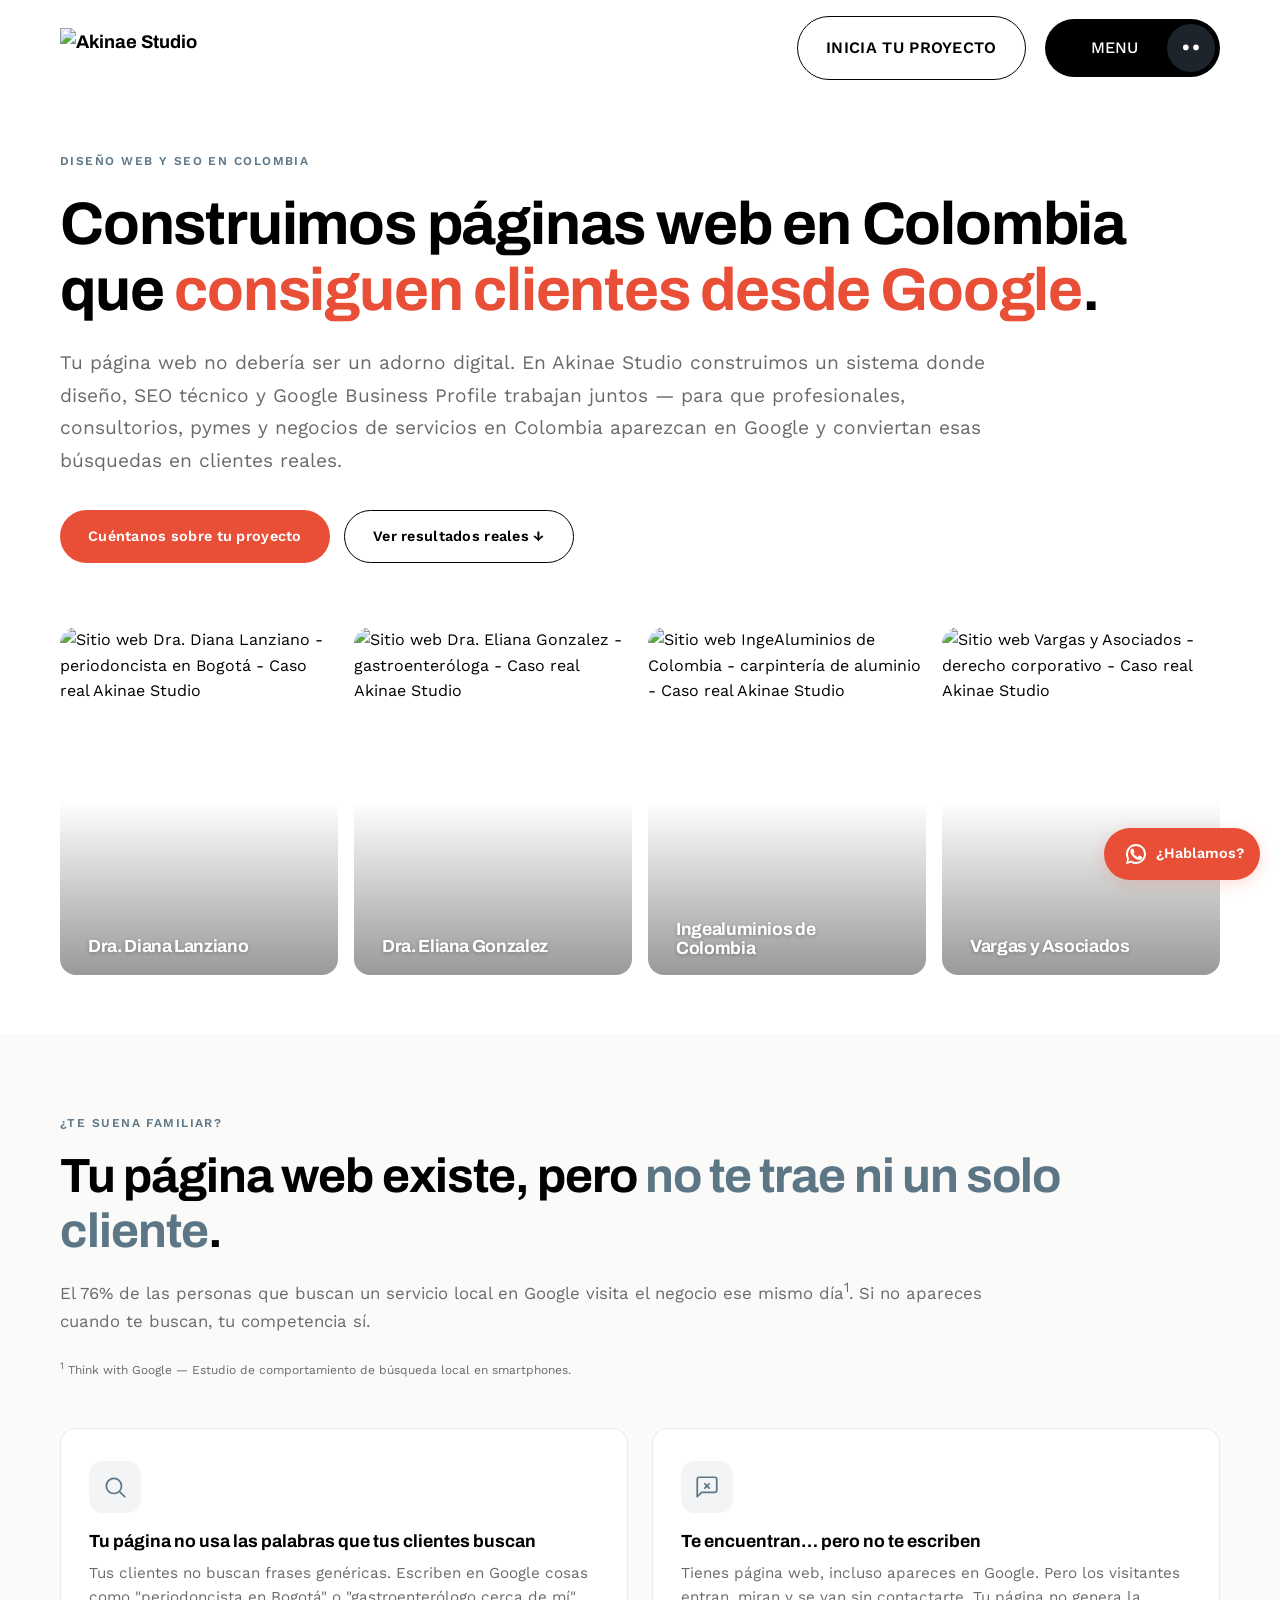
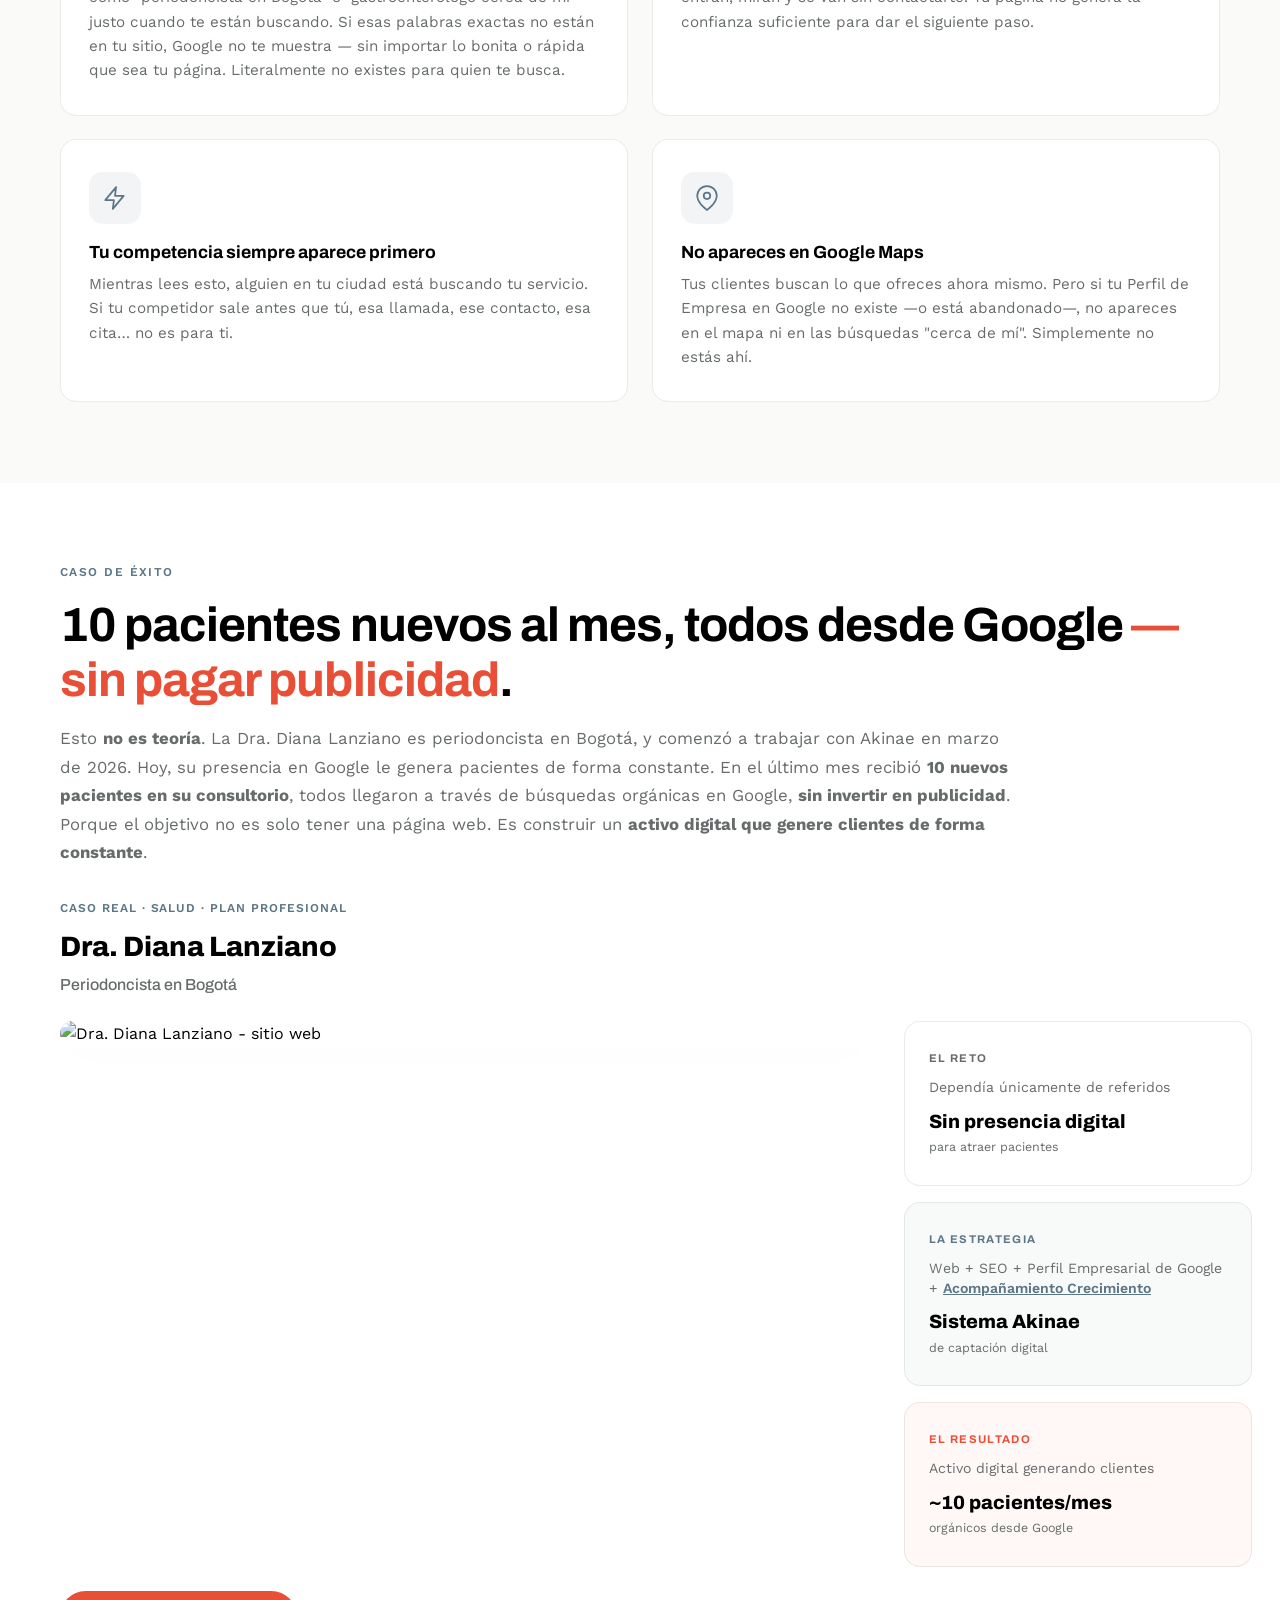
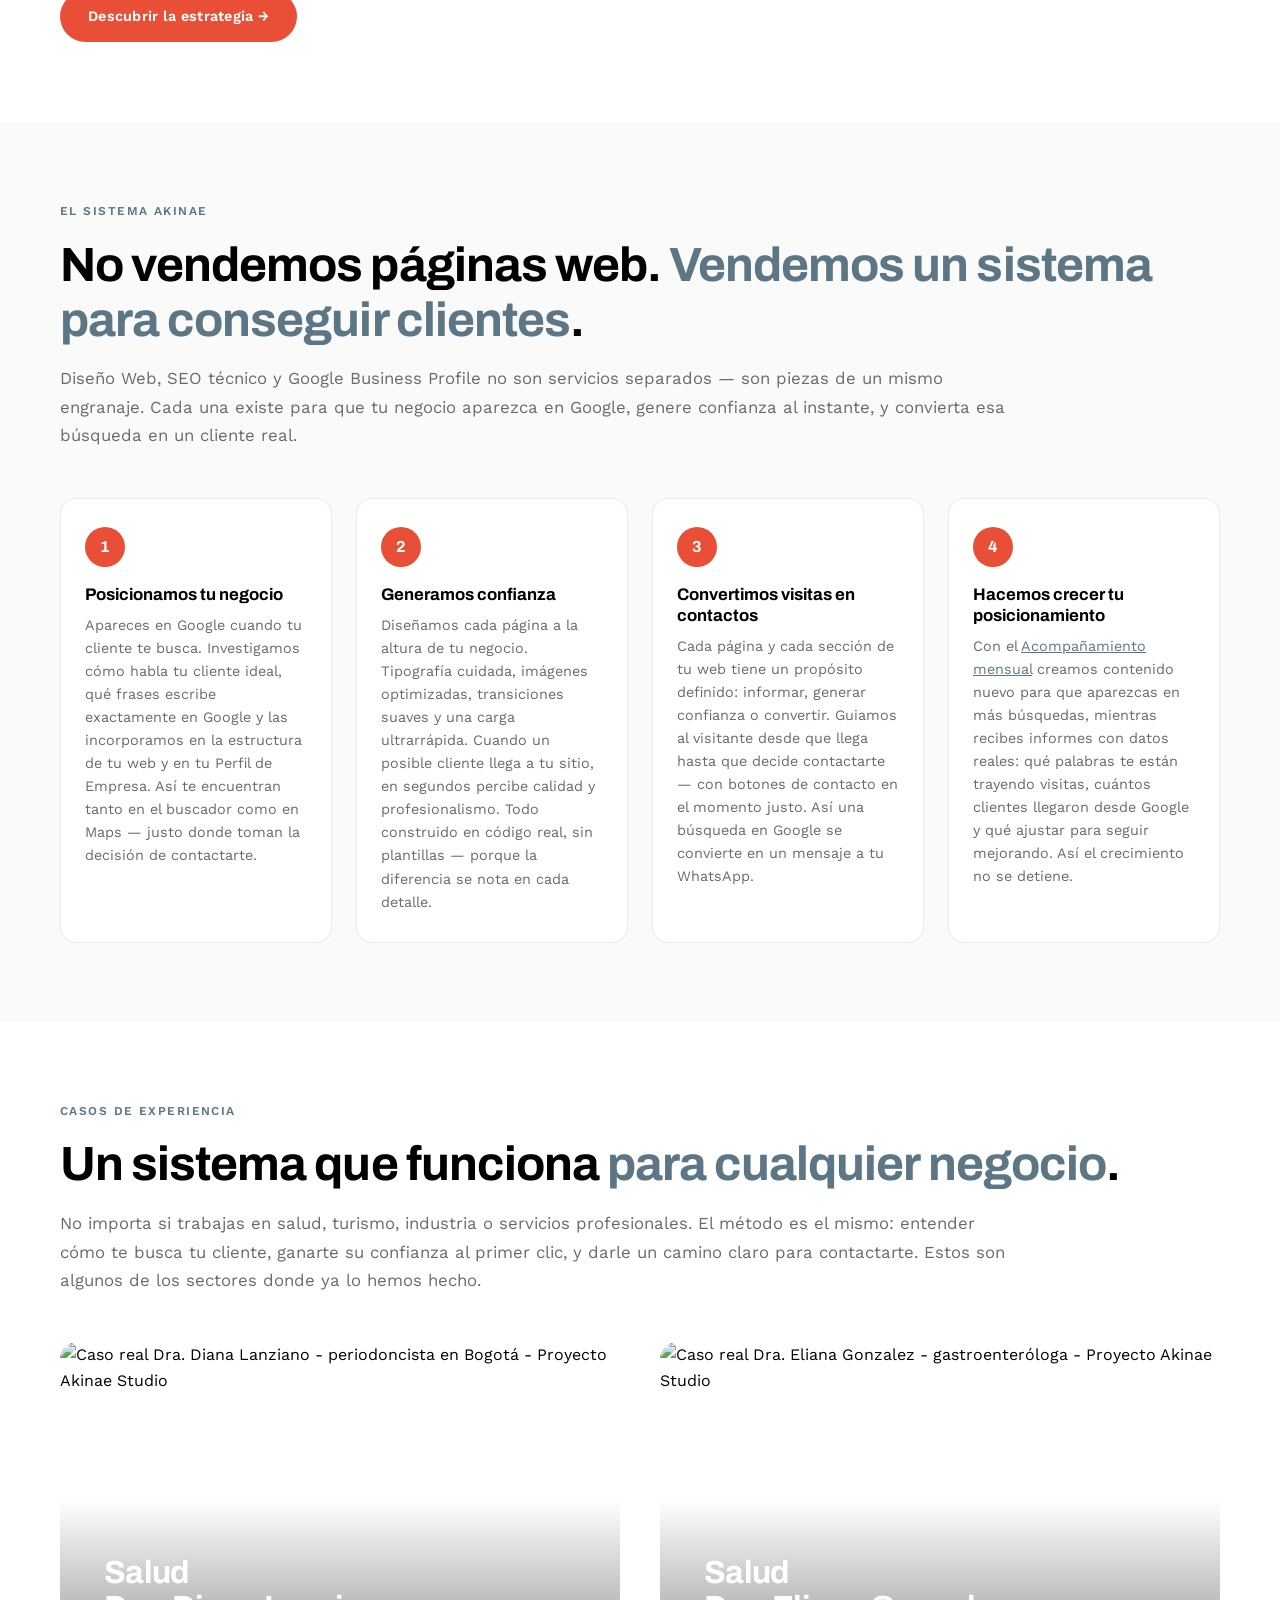
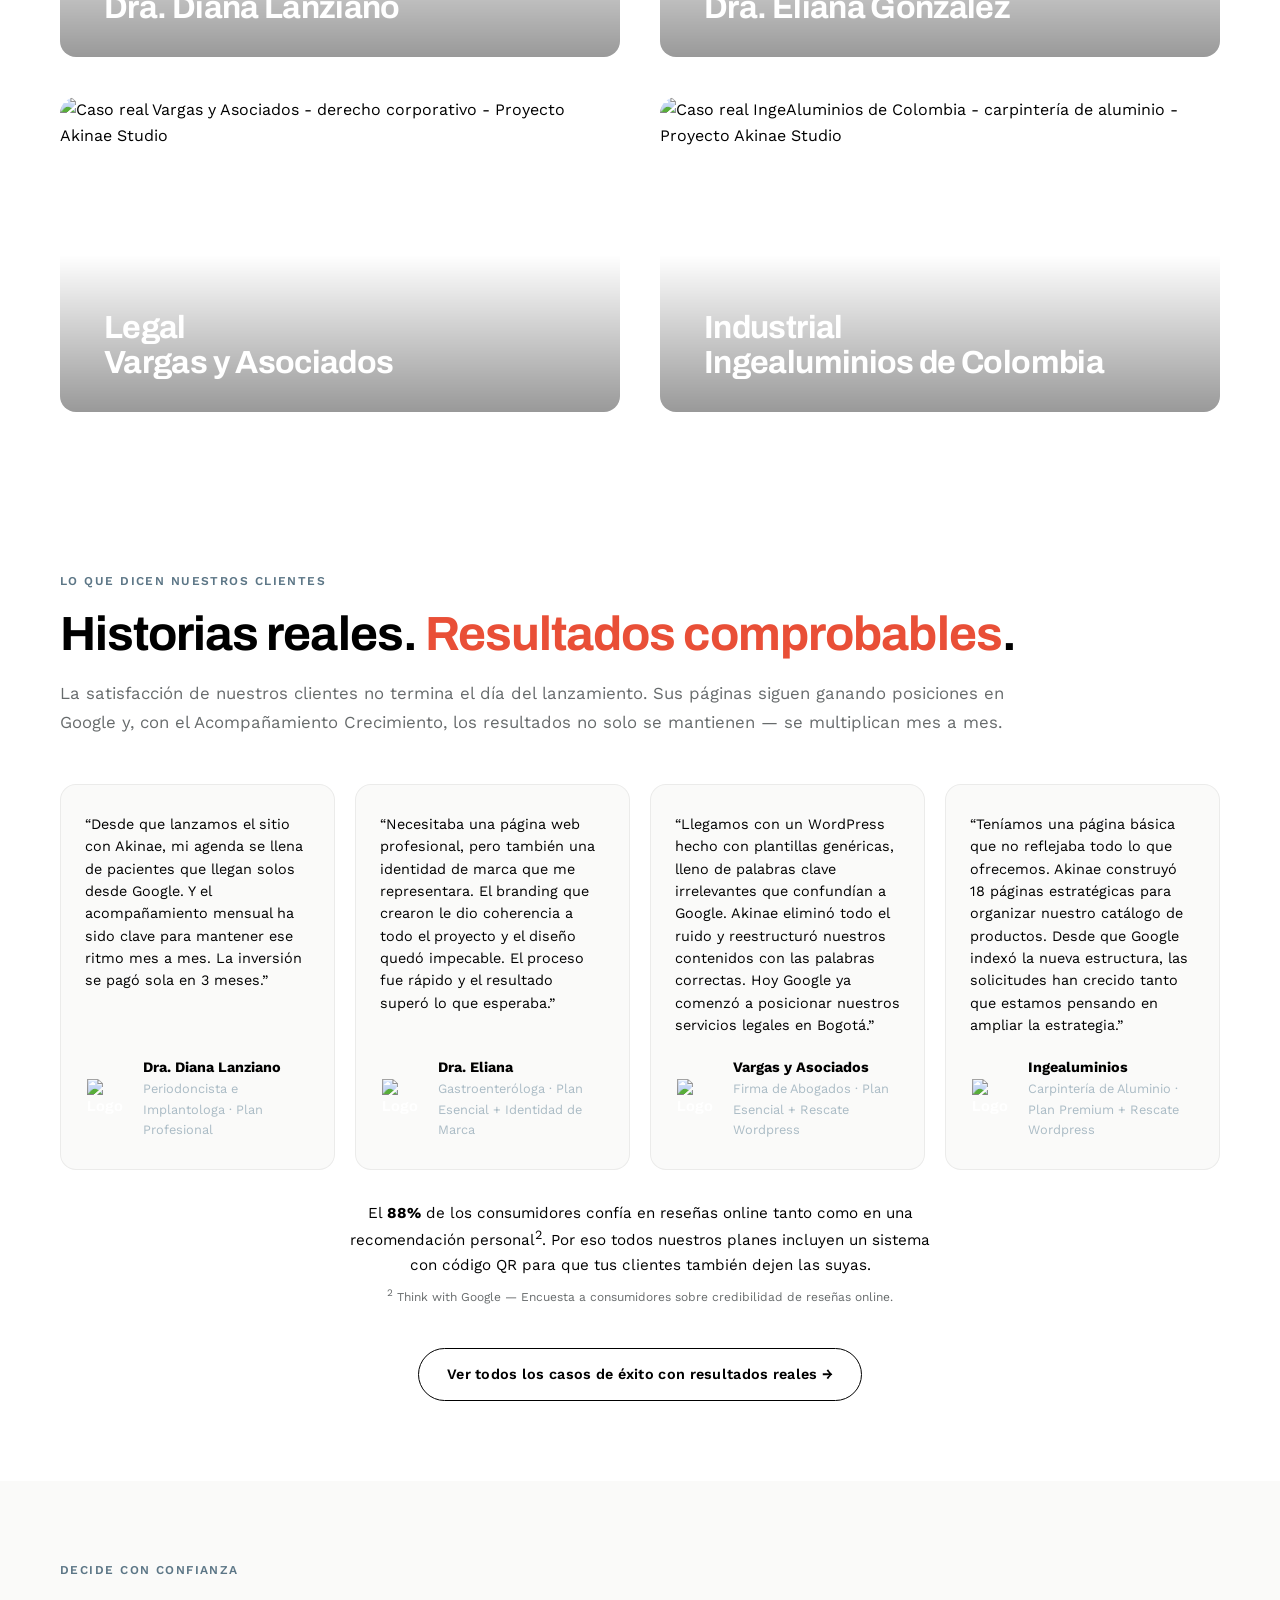
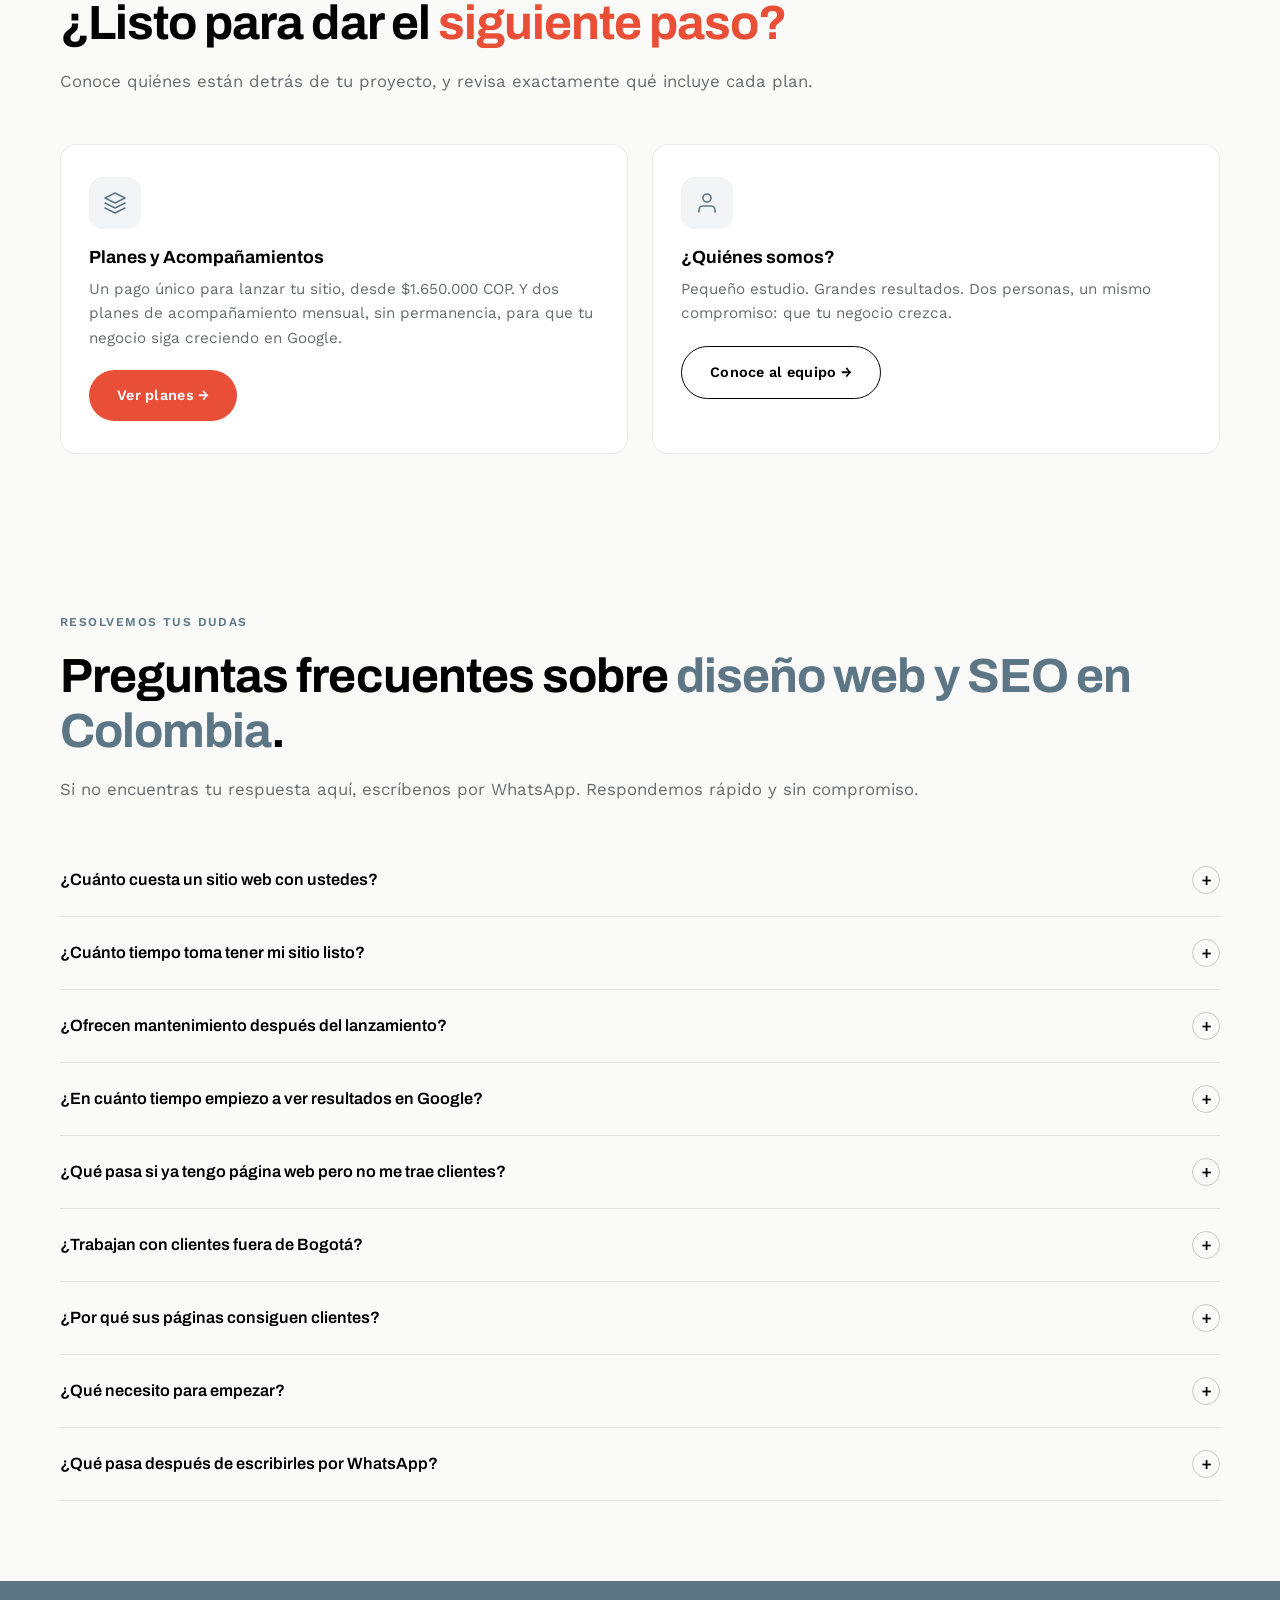
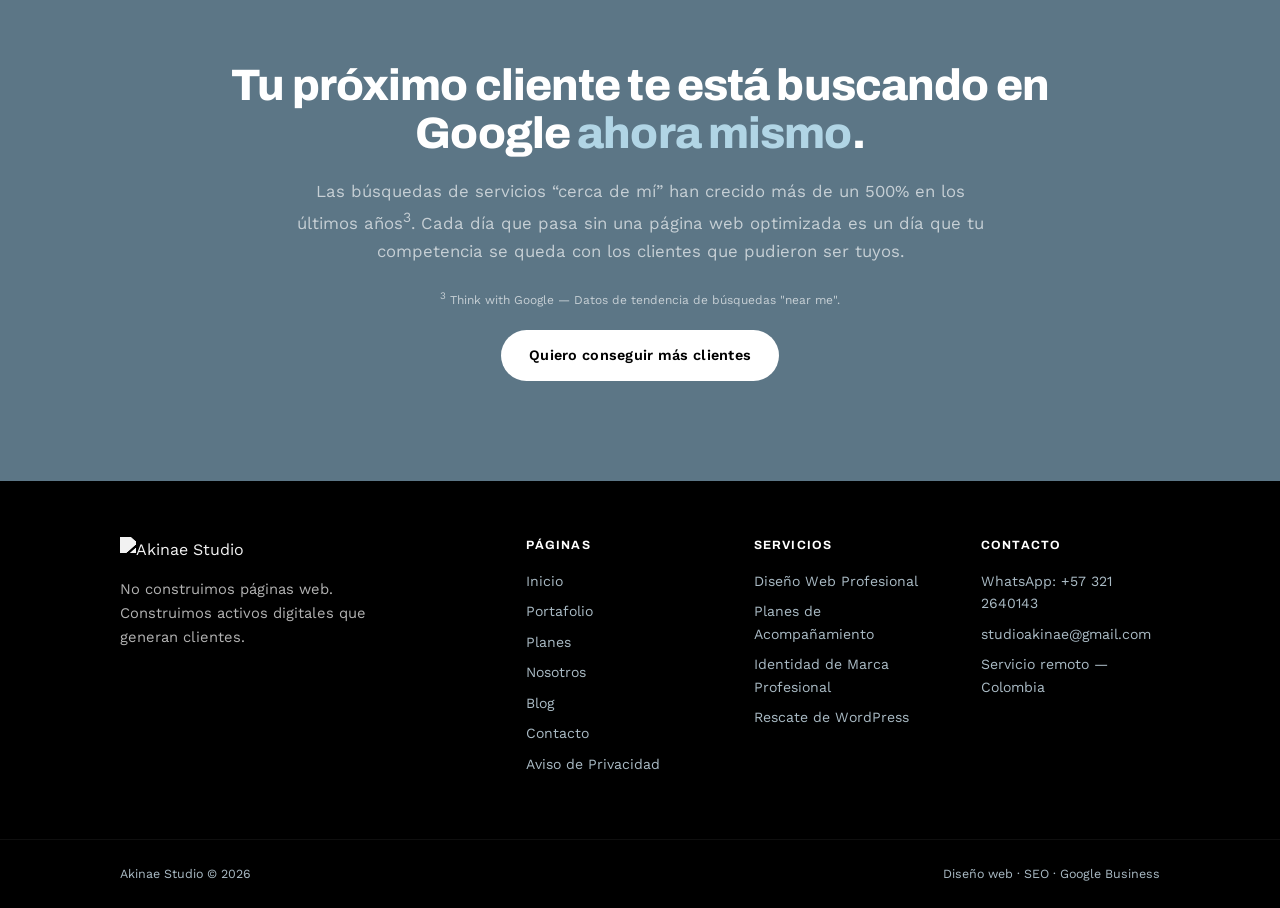
==== commit 2a755738: "Add files via upload" ====
--- a/WEB/index.html
+++ b/WEB/index.html
@@ -34,6 +34,7 @@
   <link rel="preconnect" href="https://fonts.googleapis.com">
   <link rel="preconnect" href="https://fonts.gstatic.com" crossorigin>
   <link href="https://fonts.googleapis.com/css2?family=Archivo:wght@500;600;700;800;900&family=Work+Sans:wght@400;500;600&display=swap" rel="stylesheet">
+  <noscript><link href="https://fonts.googleapis.com/css2?family=Archivo:wght@500;600;700;800;900&family=Work+Sans:wght@400;500;600&display=swap" rel="stylesheet"></noscript>
   <link rel="stylesheet" href="css/akinae.css">
   <script type="application/ld+json">
   {
@@ -179,7 +180,7 @@
         <p class="hero-home__sub reveal">
           Tu página web no debería ser un adorno digital. En Akinae Studio construimos un sistema donde diseño, SEO técnico y Google Business Profile trabajan juntos — para que profesionales, consultorios, pymes y negocios de servicios en Colombia aparezcan en Google y conviertan esas búsquedas en clientes reales.
         </p>
-        <div class="hero-home__cta reveal">
+        <div class="hero-home__cta">
           <a href="https://wa.me/573212640143" class="btn btn-primary" target="_blank" rel="noopener">Cuéntanos sobre tu proyecto</a>
           <a href="#resultados" class="btn btn-outline">Ver resultados reales &darr;</a>
         </div>
@@ -306,36 +307,50 @@
       <div class="trabajo__inner">
         <span class="section-label">Caso de ÉXITO</span>
         <h2 class="reveal">10 pacientes nuevos al mes, todos desde Google <span style="color:var(--red);">— sin pagar publicidad</span>.</h2>
-        <p class="lead reveal">Esto <strong>no es teoría</strong>. La Dra. Diana Lanziano es periodoncista en Bogotá, y comenzó a trabajar con Akinae en marzo de 2026. Hoy, su presencia en Google le genera pacientes de forma constante. En el último mes recibió <strong>10 nuevos pacientes</strong>, todos llegaron a través de búsquedas orgánicas en Google, <strong>sin invertir en publicidad</strong>.<br>Porque el objetivo no es solo tener una página web. Es construir un <strong>activo digital que genere clientes de forma constante</strong>.</p>
-        <div class="results-case reveal">
-          <div class="results-case__text">
-            <p class="results-case__tag">Caso real &middot; Salud &middot; Plan Profesional</p>
-            <h3>Dra. Diana Lanziano<br><span class="results-case__subtitle">Periodoncista en Bogotá</span></h3>
-
-            <div class="results-case__grid results-case__grid--three">
-              <div class="results-case__col results-case__col--before">
-                <span class="results-case__col-label">El reto</span>
-                <p class="results-case__col-desc">Dependía únicamente de referidos</p>
-                <span class="results-case__col-num" style="font-size:0.9rem;">Sin presencia digital</span>
-                <span class="results-case__col-sub">para atraer pacientes</span>
-              </div>
-              <div class="results-case__col results-case__col--mid">
-                <span class="results-case__col-label">La estrategia</span>
-                <p class="results-case__col-desc">Web + SEO + Google Business</p>
-                <span class="results-case__col-num" style="font-size:0.9rem;">Sistema integrado</span>
-                <span class="results-case__col-sub">de captación digital</span>
-              </div>
-              <div class="results-case__col results-case__col--after">
-                <span class="results-case__col-label">El resultado</span>
-                <p class="results-case__col-desc">Activo digital generando clientes</p>
-                <span class="results-case__col-num">10 pacientes/mes</span>
-                <span class="results-case__col-sub">orgánicos desde Google</span>
-              </div>
-            </div>
-
-            <a href="portafolio/dra-diana-lanziano.html" class="btn btn-white" style="margin-top:24px;">Descubrir la estrategia &rarr;</a>
-          </div>
-          
+        <p class="lead reveal">Esto <strong>no es teoría</strong>. La Dra. Diana Lanziano es periodoncista en Bogotá, y comenzó a trabajar con Akinae en marzo de 2026. Hoy, su presencia en Google le genera pacientes de forma constante. En el último mes recibió <strong>10 nuevos pacientes en su consultorio</strong>, todos llegaron a través de búsquedas orgánicas en Google, <strong>sin invertir en publicidad</strong>.<br>Porque el objetivo no es solo tener una página web. Es construir un <strong>activo digital que genere clientes de forma constante</strong>.</p>
+
+        <p class="results-case__tag">Caso real &middot; Salud &middot; Plan Profesional</p>
+        <h3 class="results-case__name">Dra. Diana Lanziano<br><span class="results-case__subtitle">Periodoncista en Bogotá</span></h3>
+
+        <div class="results-case__two-col">
+          <div class="results-case__two-col-left">
+            <img src="https://res.cloudinary.com/pycicp3g/image/upload/v1784733806/Dra_Diana_Lanziano_page_1_seccion_3_rjbc1c.webp"
+                 alt="Dra. Diana Lanziano - sitio web"
+                 width="1200" height="auto"
+                 loading="lazy">
+          </div>
+          <div class="results-case__two-col-right">
+            <div class="results-case__funnel">
+              <div class="results-case__funnel-step">
+                <div class="results-case__col results-case__col--before">
+                  <span class="results-case__col-label">El reto</span>
+                  <p class="results-case__col-desc">Dependía únicamente de referidos</p>
+                  <span class="results-case__col-num">Sin presencia digital</span>
+                  <span class="results-case__col-sub">para atraer pacientes</span>
+                </div>
+              </div>
+              <div class="results-case__funnel-step">
+                <div class="results-case__col results-case__col--mid">
+                  <span class="results-case__col-label">La estrategia</span>
+                  <p class="results-case__col-desc">Web + SEO + Perfil Empresarial de Google + <a href="planes.html#acompanamiento">Acompañamiento Crecimiento</a></p>
+                  <span class="results-case__col-num">Sistema Akinae</span>
+                  <span class="results-case__col-sub">de captación digital</span>
+                </div>
+              </div>
+              <div class="results-case__funnel-step">
+                <div class="results-case__col results-case__col--after">
+                  <span class="results-case__col-label">El resultado</span>
+                  <p class="results-case__col-desc">Activo digital generando clientes</p>
+                  <span class="results-case__col-num">~10 pacientes/mes</span>
+                  <span class="results-case__col-sub">orgánicos desde Google</span>
+                </div>
+              </div>
+            </div>
+          </div>
+        </div>
+
+        <div style="text-align:left;margin-top:24px;">
+          <a href="portafolio/dra-diana-lanziano.html" class="btn btn-primary">Descubrir la estrategia &rarr;</a>
         </div>
       </div>
     </section>
@@ -686,4 +701,11 @@
 
   <script src="js/akinae.js"></script>
 </body>
-</html>+</html>
+
+
+
+
+
+
+
--- a/WEB/css/akinae.css
+++ b/WEB/css/akinae.css
@@ -1041,6 +1041,7 @@
   text-shadow: 0 1px 4px rgba(0,0,0,0.3);
 }
 @media (min-width: 1024px) { .trabajo__card-hero .trabajo__card-name { transform: translateX(-28px); font-size: clamp(0.85rem, 1.5vw, 1.1rem); } }
+@media (max-width: 1023px) { .trabajo__card-hero .trabajo__card-name { transform: translateX(0); } }
 .trabajo__card-hero:hover .trabajo__card-arrow,
 .trabajo__card-hero:hover .trabajo__card-name { transform: translateX(0); }
 
@@ -1144,47 +1145,92 @@
 .dolor-card p { font-size: 0.95rem; color: var(--dark-gray); line-height: 1.6; margin: 0; }
 
 /* Results Case Study */
-.results-case {
-  display: grid;
-  grid-template-columns: 1fr;
-  gap: 32px;
-  align-items: start;
-  background: var(--black);
-  border-radius: var(--radius-lg);
-  padding: 48px;
-  margin-bottom: 0;
-  color: var(--white);
-}
-
 .results-case__tag {
   font-size: 0.75rem;
   font-weight: 600;
   letter-spacing: 0.08em;
   text-transform: uppercase;
+  color: var(--dark-blue-a11y);
+  margin-bottom: 12px;
+}
+
+.results-case__name {
+  font-family: var(--font-heading);
+  font-size: clamp(1.4rem, 3vw, 1.75rem);
+  font-weight: 800;
+  color: var(--black);
+  margin-bottom: 24px;
+  line-height: 1.2;
+}
+.results-case__name .results-case__subtitle {
+  font-size: 1rem;
+  font-weight: 500;
+  color: var(--dark-gray);
+}
+
+.results-case__two-col {
+  display: grid;
+  grid-template-columns: 70% 30%;
+  gap: 32px;
+  align-items: start;
+}
+@media (max-width: 767px) {
+  .results-case__two-col {
+    grid-template-columns: 1fr;
+  }
+}
+
+.results-case__two-col-left img {
+  width: 100%;
+  height: auto;
+  border-radius: var(--radius-lg);
+  display: block;
+  box-shadow: 0 8px 32px -12px rgba(5,5,5,0.15);
+}
+
+.results-case__two-col-right {
+  display: flex;
+  flex-direction: column;
+}
+
+.results-case__funnel {
+  display: flex;
+  flex-direction: column;
+  gap: 16px;
+}
+
+.results-case__funnel-step {
+  width: 100%;
+}
+
+.results-case__funnel-arrow {
+  font-size: 1.5rem;
   color: var(--dark-blue);
-  margin-bottom: 12px;
-}
-
-.results-case__text h3 { color: var(--white); margin-bottom: 12px; }
-.results-case__text p { color: rgba(255,255,255,0.72); margin-bottom: 24px; }
-.results-case__grid {
-  display: grid;
-  grid-template-columns: 1fr 1fr;
-  gap: 24px;
-  margin: 20px 0 0 0;
-}
-.results-case__grid--three {
-  grid-template-columns: repeat(3, 1fr);
-}
+  line-height: 1;
+  padding: 6px 0;
+  text-align: center;
+}
+
 .results-case__col {
-  padding: 20px 16px;
-  border-radius: var(--radius);
-}
-.results-case__col--before { background: rgba(255,255,255,0.06); }
-.results-case__col--after { background: rgba(255,255,255,0.1); }
-.results-case__col--mid { background: rgba(255,255,255,0.08); }
-.results-case__col--mid .results-case__col-label { color: var(--light-blue); }
-.results-case__col--mid .results-case__col-num { color: var(--white); }
+  background: var(--white);
+  border: 1px solid rgba(5,5,5,0.08);
+  border-radius: var(--radius-lg);
+  padding: 28px 24px;
+  display: flex;
+  flex-direction: column;
+  gap: 6px;
+  transition: transform 0.4s var(--ease-out), box-shadow 0.4s var(--ease-out), border-color 0.4s var(--ease-out);
+}
+
+.results-case__col:hover {
+  transform: translateY(-4px);
+  box-shadow: 0 12px 40px -16px rgba(5,5,5,0.2);
+  border-color: rgba(92,118,134,0.25);
+}
+
+.results-case__col--mid { background: rgba(92,118,134,0.04); }
+.results-case__col--after { background: rgba(233,79,55,0.04); }
+
 .results-case__col-label {
   display: block;
   font-family: var(--font-heading);
@@ -1192,53 +1238,38 @@
   font-size: 0.7rem;
   letter-spacing: 0.12em;
   text-transform: uppercase;
-  margin-bottom: 12px;
-}
-.results-case__col--before .results-case__col-label { color: rgba(255,255,255,0.4); }
-.results-case__col--after .results-case__col-label { color: var(--light-blue); }
+  margin-bottom: 4px;
+}
+
+.results-case__col--before .results-case__col-label { color: var(--dark-gray); }
+.results-case__col--mid .results-case__col-label { color: var(--dark-blue-a11y); }
+.results-case__col--after .results-case__col-label { color: var(--red); }
+
 .results-case__col-desc {
-  font-size: 0.85rem;
-  color: rgba(255,255,255,0.6);
+  font-size: 0.88rem;
+  color: var(--dark-gray);
   line-height: 1.4;
-  margin-bottom: 16px;
-}
+  margin-bottom: 8px;
+}
+.results-case__col-desc a {
+  color: var(--accent);
+  text-decoration: underline;
+  font-weight: 600;
+}
+
 .results-case__col-num {
   display: block;
   font-family: var(--font-heading);
   font-weight: 800;
-  font-size: 1.4rem;
+  font-size: 1.2rem;
   line-height: 1;
-  margin-bottom: 4px;
-}
-.results-case__col--before .results-case__col-num { color: rgba(255,255,255,0.3); }
-.results-case__col--after .results-case__col-num { color: var(--white); }
+  color: var(--black);
+}
+
 .results-case__col-sub {
   display: block;
-  font-size: 0.75rem;
-  color: rgba(255,255,255,0.4);
-}
-.results-case__meta {
-  font-size: 0.8rem;
-  color: rgba(255,255,255,0.5);
-  line-height: 1.5;
-  margin-bottom: 4px;
-}
-.results-case__disclaimer {
-  font-size: 0.72rem;
-  color: rgba(255,255,255,0.3);
-  margin-top: 4px;
-  margin-bottom: 12px;
-  line-height: 1.4;
-}
-.results-case__text .btn-white {
-  background: var(--white);
-  color: var(--black);
-  border-color: var(--white);
-}
-.results-case__text .btn-white:hover {
-  background: var(--accent);
-  color: var(--white);
-  border-color: var(--accent);
+  font-size: 0.78rem;
+  color: var(--dark-gray);
 }
 
 .results-case__placeholder {
@@ -1259,18 +1290,9 @@
   text-align: center;
 }
 
-@media (max-width: 900px) {
-  .results-case { padding: 32px; }
-  .results-case__grid--three { grid-template-columns: repeat(2, 1fr); }
-}
-
-@media (max-width: 700px) {
-  .results-case__grid, .results-case__grid--three { grid-template-columns: 1fr; gap: 16px; margin-bottom: 12px; }
-  .results-case__col { padding: 16px 14px; }
+@media (max-width: 767px) {
+  .results-case__col { padding: 20px 18px; }
   .results-case__col-num { font-size: 1.2rem; }
-  .results-case__meta { margin-bottom: 4px; }
-  .results-case__disclaimer { margin-bottom: 16px; }
-  .results-case__text .btn-white { display: block; text-align: center; width: 100%; }
 }
 
 .results-stats {
@@ -3031,7 +3053,20 @@
   margin-top: 32px;
 }
 @media (max-width: 767px) {
-  .planes-testimonios-grid { grid-template-columns: 1fr; }
+  .planes-testimonios-grid {
+    display: flex;
+    gap: 16px;
+    overflow-x: auto;
+    scroll-snap-type: x mandatory;
+    -webkit-overflow-scrolling: touch;
+    padding-bottom: 8px;
+    scrollbar-width: none;
+  }
+  .planes-testimonios-grid::-webkit-scrollbar { display: none; }
+  .planes-testimonios .testimonio {
+    flex: 0 0 100%;
+    scroll-snap-align: start;
+  }
 }
 .planes-testimonios .testimonio { background: #FAFAF9; }
 .planes-testimonios .testimonio blockquote { font-size: 0.82rem; }
@@ -4452,6 +4487,46 @@
 .blog-post__table tbody tr:nth-child(odd) td { background: #FAFAF9; }
 .blog-post__table tbody tr:nth-child(even) td { background: var(--white); }
 
+@media (max-width: 640px) {
+  .blog-post__table thead {
+    position: absolute; width: 1px; height: 1px;
+    overflow: hidden; clip: rect(0,0,0,0); white-space: nowrap;
+  }
+  .blog-post__table,
+  .blog-post__table tbody,
+  .blog-post__table tr,
+  .blog-post__table td {
+    display: block;
+  }
+  .blog-post__table tr {
+    background: var(--white);
+    border: 1px solid rgba(5,5,5,0.08);
+    border-radius: var(--radius);
+    padding: 16px;
+    margin-bottom: 16px;
+  }
+  .blog-post__table tbody tr:nth-child(odd) td,
+  .blog-post__table tbody tr:nth-child(even) td {
+    background: transparent;
+  }
+  .blog-post__table td {
+    padding: 8px 0;
+    border: none;
+    font-size: 0.88rem;
+  }
+  .blog-post__table td::before {
+    content: attr(data-label);
+    display: block;
+    font-family: var(--font-heading);
+    font-weight: 700;
+    font-size: 0.72rem;
+    letter-spacing: 0.06em;
+    text-transform: uppercase;
+    color: var(--dark-blue-a11y);
+    margin-bottom: 2px;
+  }
+}
+
 .blog-post__example-grid {
   display: grid;
   grid-template-columns: 1fr;
@@ -4472,13 +4547,6 @@
   display: flex;
   flex-direction: column;
   gap: 12px;
-  text-decoration: none;
-  color: inherit;
-  transition: transform 0.3s var(--ease-out), box-shadow 0.3s var(--ease-out);
-}
-.blog-post__example:hover {
-  transform: translateY(-4px);
-  box-shadow: 0 12px 40px -16px rgba(5,5,5,0.2);
 }
 .blog-post__example strong {
   display: block;
@@ -4501,6 +4569,19 @@
   font-size: 0.85rem;
   color: var(--dark-blue-a11y);
   margin-top: 4px;
+  text-decoration: none;
+}
+.blog-post__example-cta:hover {
+  text-decoration: underline;
+}
+
+.price-card__payment-info {
+  font-size: 0.78rem;
+  font-weight: 600;
+  color: var(--dark-blue-a11y);
+  margin: 16px 0;
+  line-height: 1.5;
+  text-align: center;
 }
 
 /* ============================================
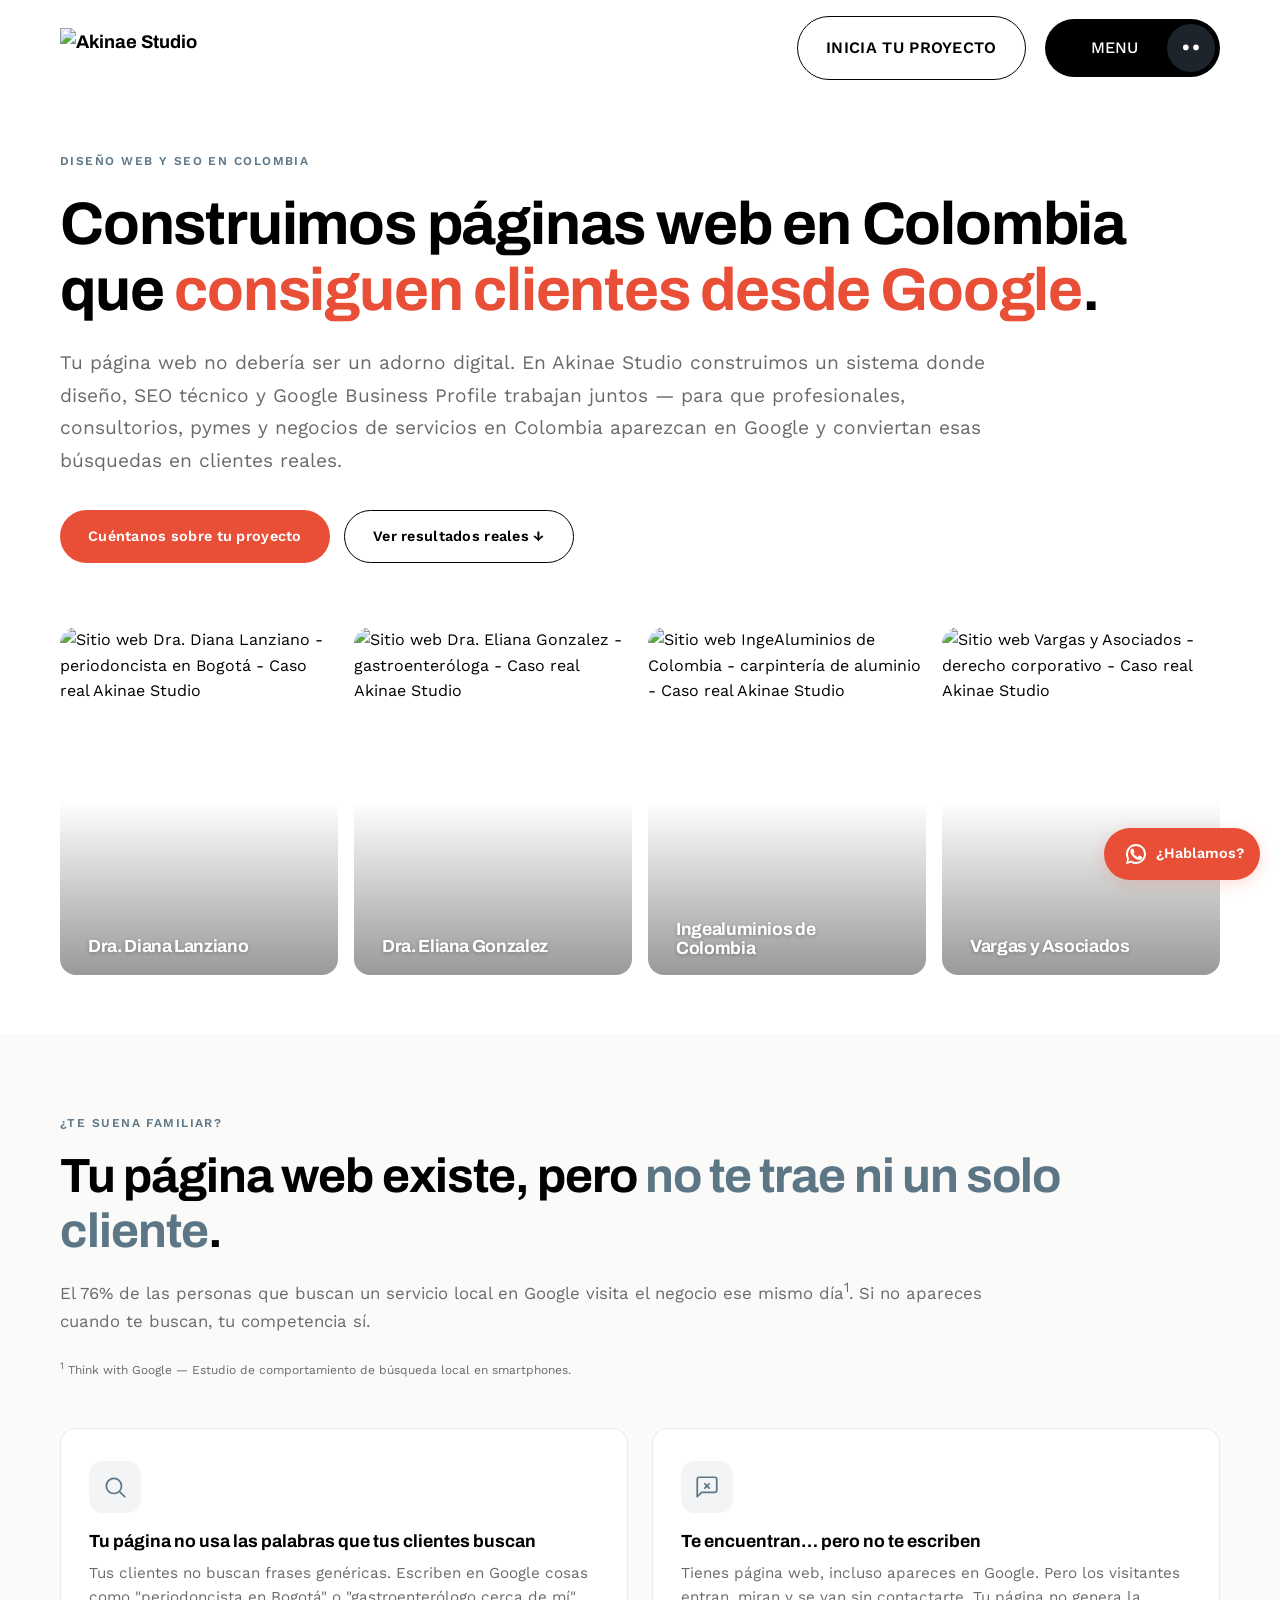
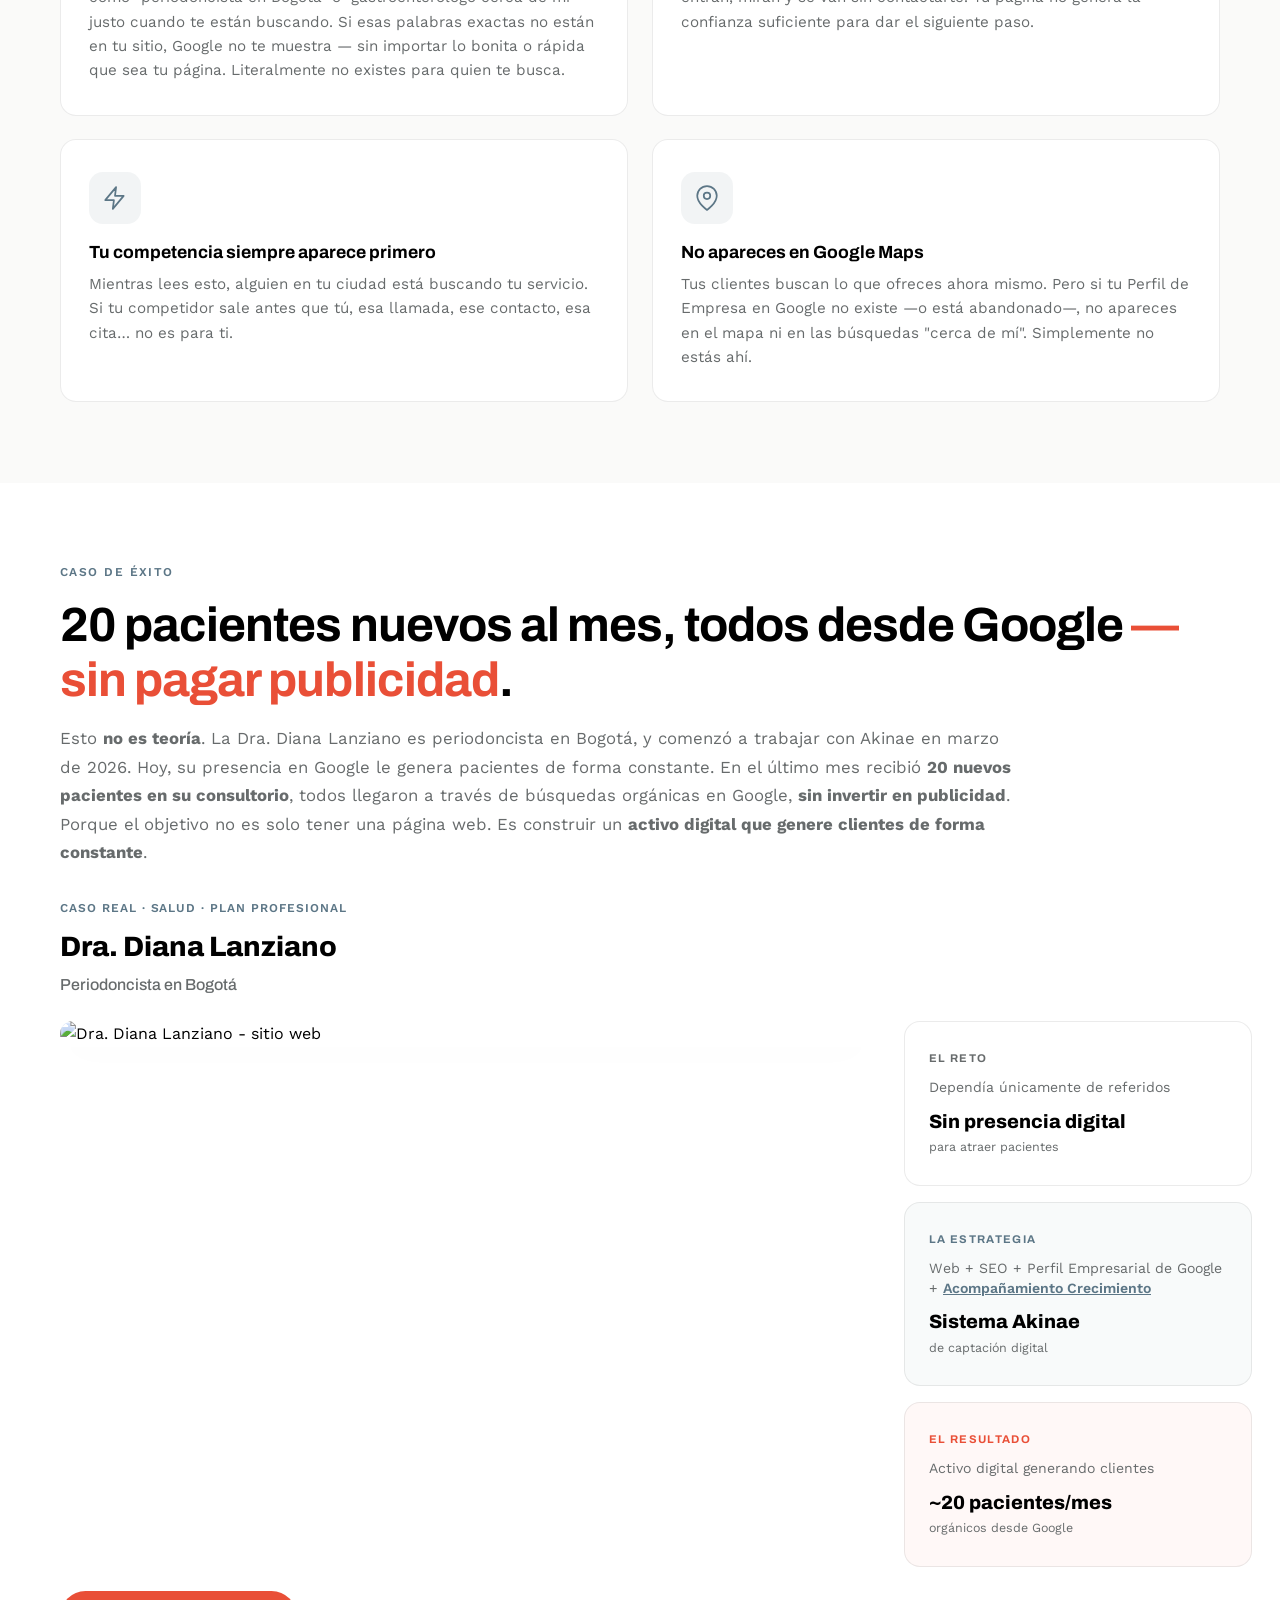
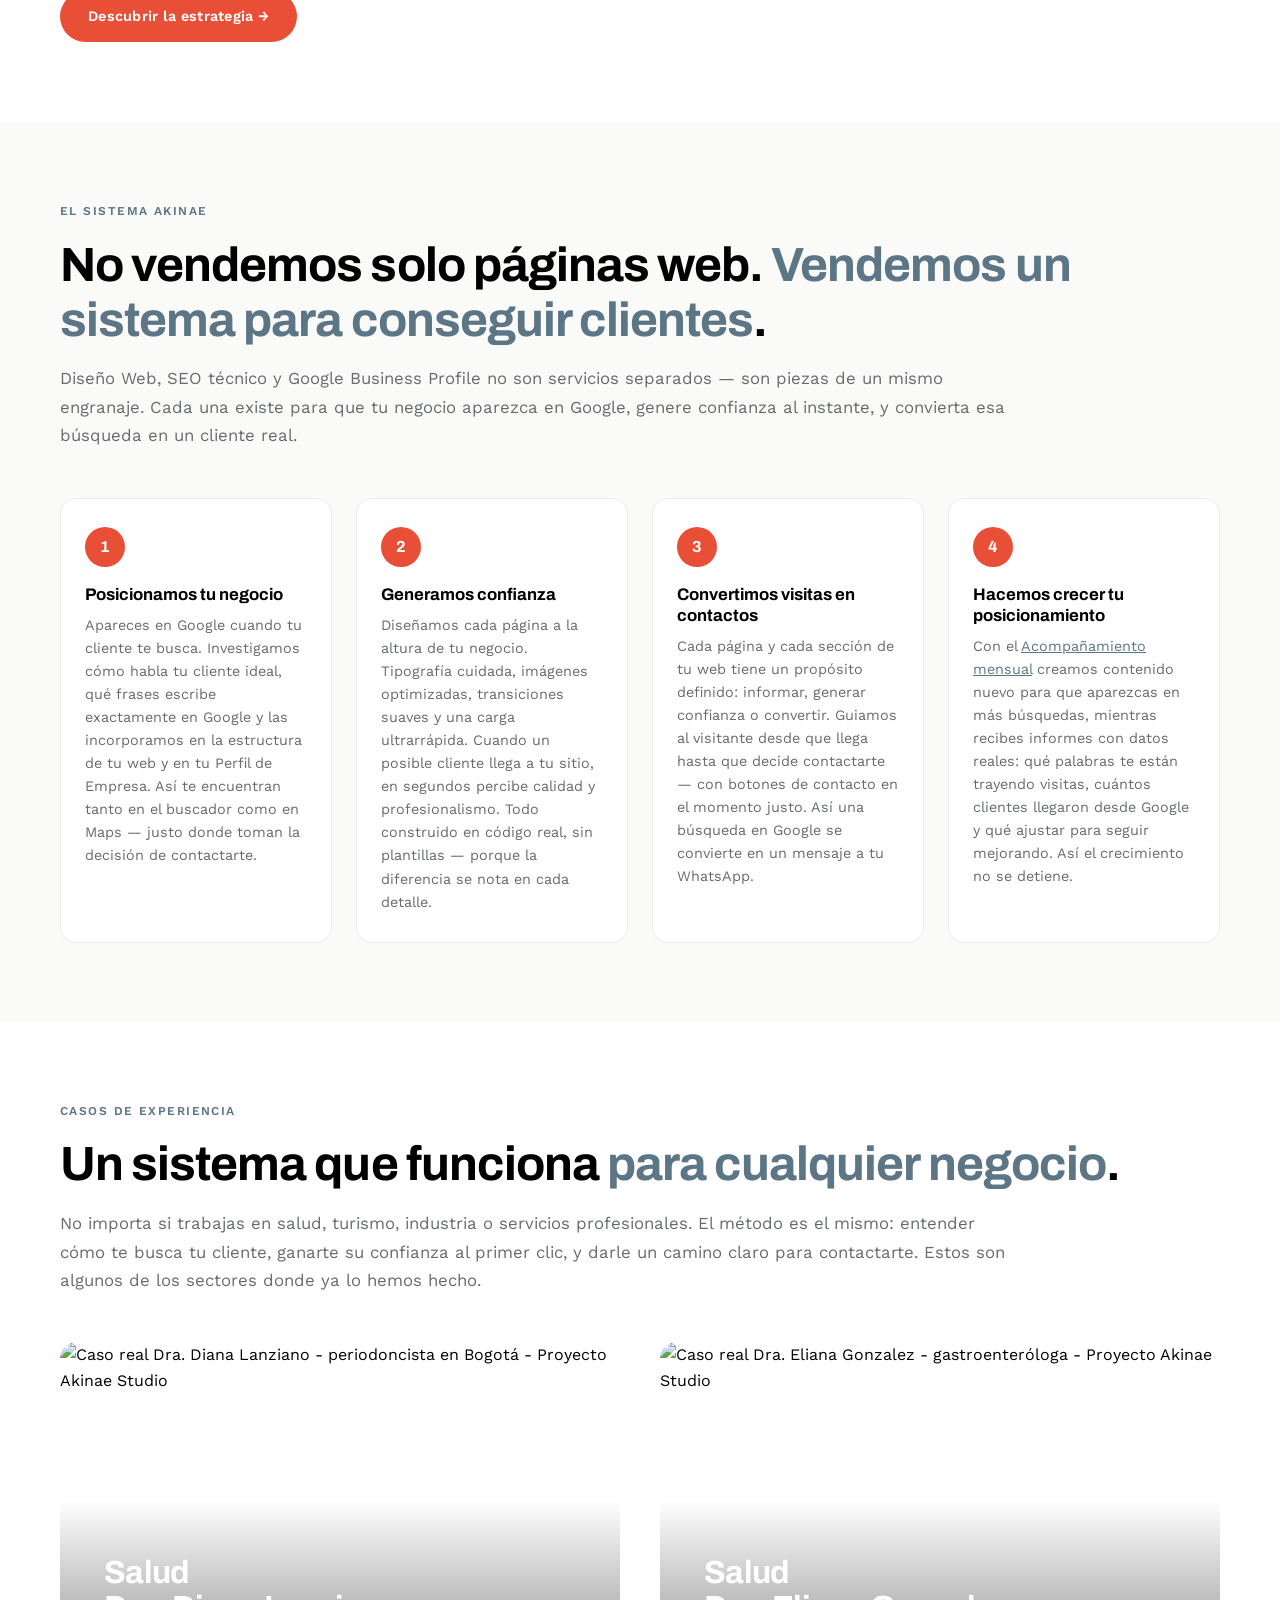
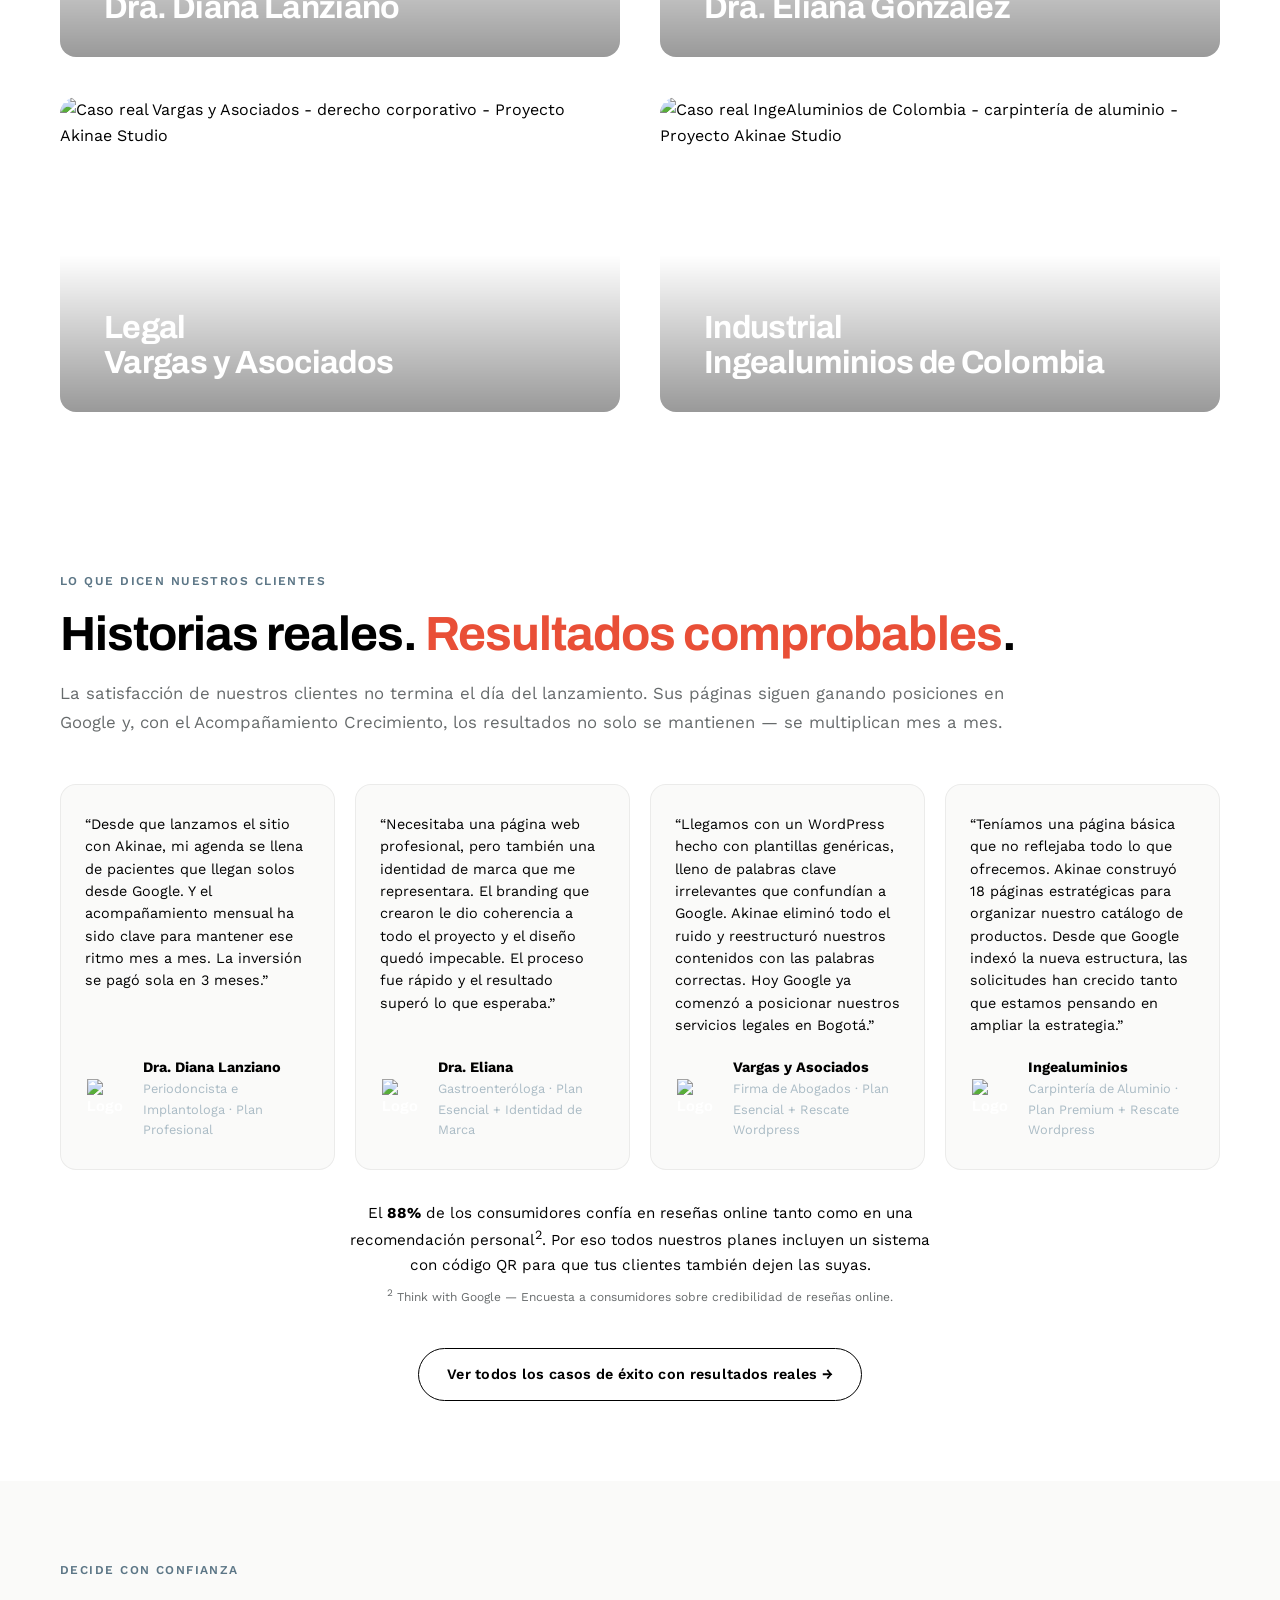
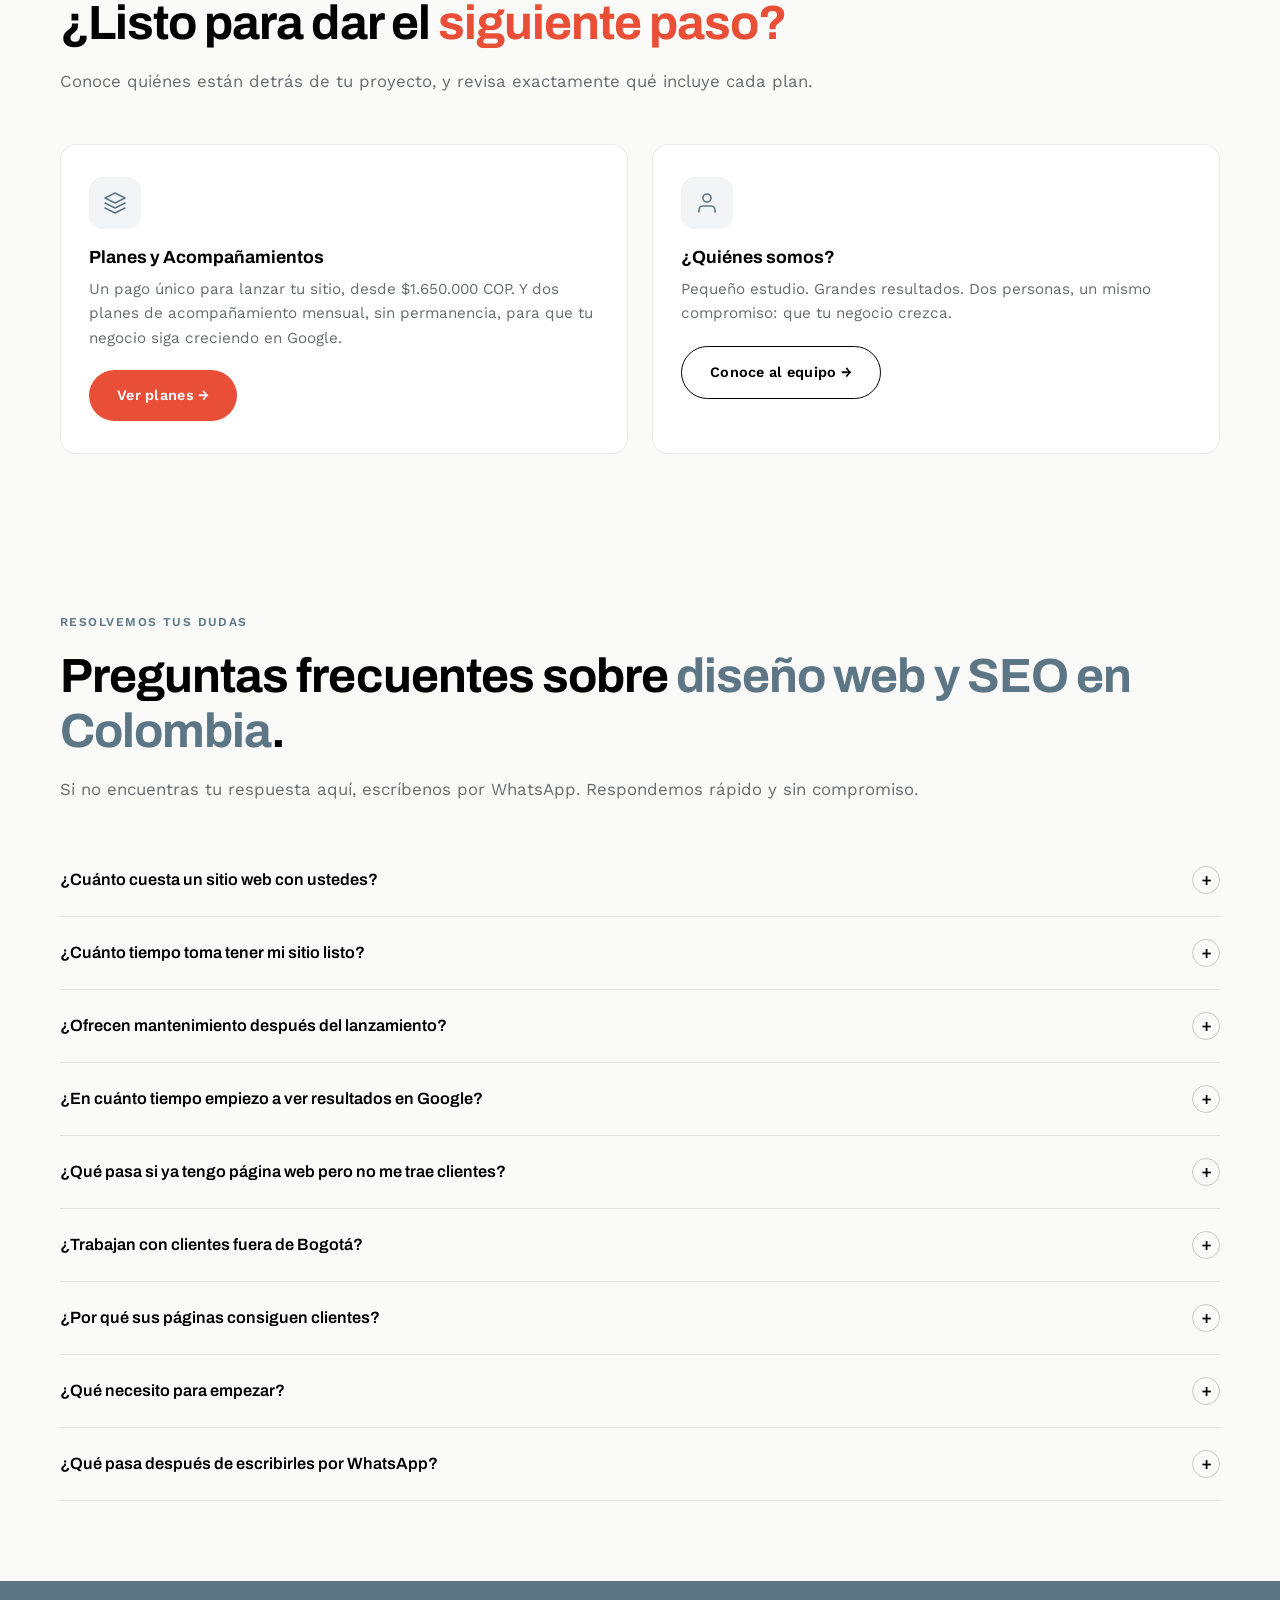
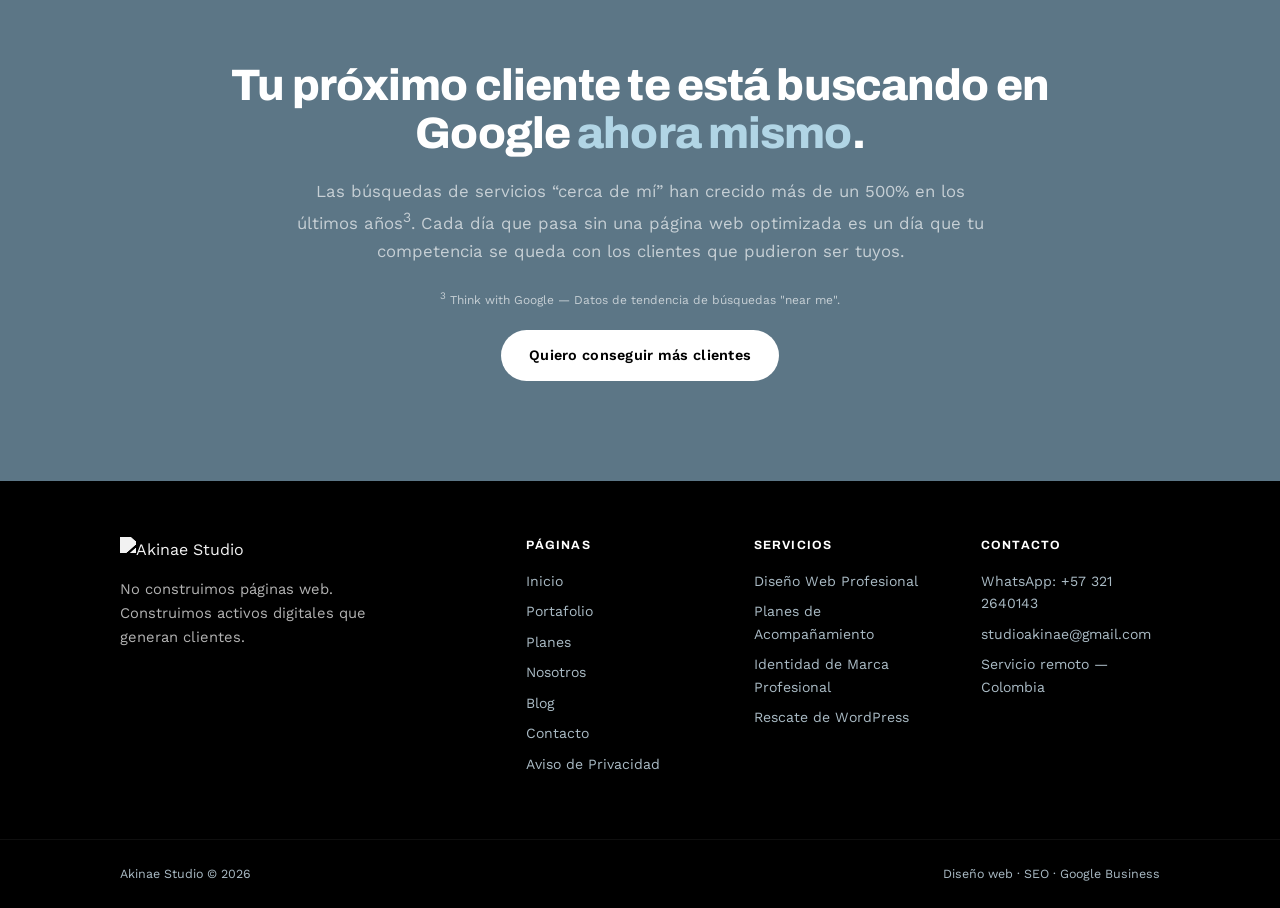
==== commit 4613f6ff: "Add files via upload" ====
--- a/WEB/index.html
+++ b/WEB/index.html
@@ -306,8 +306,8 @@
     <section class="trabajo" id="resultados" style="padding:var(--section-pad) 0;">
       <div class="trabajo__inner">
         <span class="section-label">Caso de ÉXITO</span>
-        <h2 class="reveal">10 pacientes nuevos al mes, todos desde Google <span style="color:var(--red);">— sin pagar publicidad</span>.</h2>
-        <p class="lead reveal">Esto <strong>no es teoría</strong>. La Dra. Diana Lanziano es periodoncista en Bogotá, y comenzó a trabajar con Akinae en marzo de 2026. Hoy, su presencia en Google le genera pacientes de forma constante. En el último mes recibió <strong>10 nuevos pacientes en su consultorio</strong>, todos llegaron a través de búsquedas orgánicas en Google, <strong>sin invertir en publicidad</strong>.<br>Porque el objetivo no es solo tener una página web. Es construir un <strong>activo digital que genere clientes de forma constante</strong>.</p>
+        <h2 class="reveal">20 pacientes nuevos al mes, todos desde Google <span style="color:var(--red);">— sin pagar publicidad</span>.</h2>
+        <p class="lead reveal">Esto <strong>no es teoría</strong>. La Dra. Diana Lanziano es periodoncista en Bogotá, y comenzó a trabajar con Akinae en marzo de 2026. Hoy, su presencia en Google le genera pacientes de forma constante. En el último mes recibió <strong>20 nuevos pacientes en su consultorio</strong>, todos llegaron a través de búsquedas orgánicas en Google, <strong>sin invertir en publicidad</strong>.<br>Porque el objetivo no es solo tener una página web. Es construir un <strong>activo digital que genere clientes de forma constante</strong>.</p>
 
         <p class="results-case__tag">Caso real &middot; Salud &middot; Plan Profesional</p>
         <h3 class="results-case__name">Dra. Diana Lanziano<br><span class="results-case__subtitle">Periodoncista en Bogotá</span></h3>
@@ -341,7 +341,7 @@
                 <div class="results-case__col results-case__col--after">
                   <span class="results-case__col-label">El resultado</span>
                   <p class="results-case__col-desc">Activo digital generando clientes</p>
-                  <span class="results-case__col-num">~10 pacientes/mes</span>
+                  <span class="results-case__col-num">~20 pacientes/mes</span>
                   <span class="results-case__col-sub">orgánicos desde Google</span>
                 </div>
               </div>
@@ -359,7 +359,7 @@
     <section class="proceso-section" id="sistema">
       <div class="container">
         <span class="section-label">El Sistema Akinae</span>
-        <h2 class="reveal">No vendemos páginas web. <span>Vendemos un sistema para conseguir clientes</span>.</h2>
+        <h2 class="reveal">No vendemos solo páginas web. <span>Vendemos un sistema para conseguir clientes</span>.</h2>
         <p class="lead reveal">Diseño Web, SEO técnico y Google Business Profile no son servicios separados — son piezas de un mismo engranaje. Cada una existe para que tu negocio aparezca en Google, genere confianza al instante, y convierta esa búsqueda en un cliente real.</p>
         <ol class="process-flow">
           <li class="pf-node reveal">
@@ -701,11 +701,11 @@
 
   <script src="js/akinae.js"></script>
 </body>
-</html>
-
-
-
-
-
-
-
+</html>
+
+
+
+
+
+
+
--- a/WEB/css/akinae.css
+++ b/WEB/css/akinae.css
@@ -1559,12 +1559,16 @@
     -webkit-overflow-scrolling: touch;
     padding-bottom: 8px;
     scrollbar-width: none;
+    touch-action: pan-x;
   }
   .testimonios-grid::-webkit-scrollbar { display: none; }
   .testimonio {
     flex: 0 0 100%;
     scroll-snap-align: start;
   }
+  .testimonio blockquote {
+    flex: 1;
+  }
 }
 
 @media (min-width: 768px) { .testimonios-grid { grid-template-columns: repeat(2, 1fr); } }
@@ -1581,7 +1585,9 @@
   transition: transform 0.3s var(--ease-out);
 }
 
-.testimonio:hover { transform: translateY(-4px); }
+@media (hover: hover) {
+  .testimonio:hover { transform: translateY(-4px); }
+}
 .testimonio .cite-info strong { color: var(--black); }
 
 .carousel-dots {
@@ -3061,6 +3067,7 @@
     -webkit-overflow-scrolling: touch;
     padding-bottom: 8px;
     scrollbar-width: none;
+    touch-action: pan-x;
   }
   .planes-testimonios-grid::-webkit-scrollbar { display: none; }
   .planes-testimonios .testimonio {
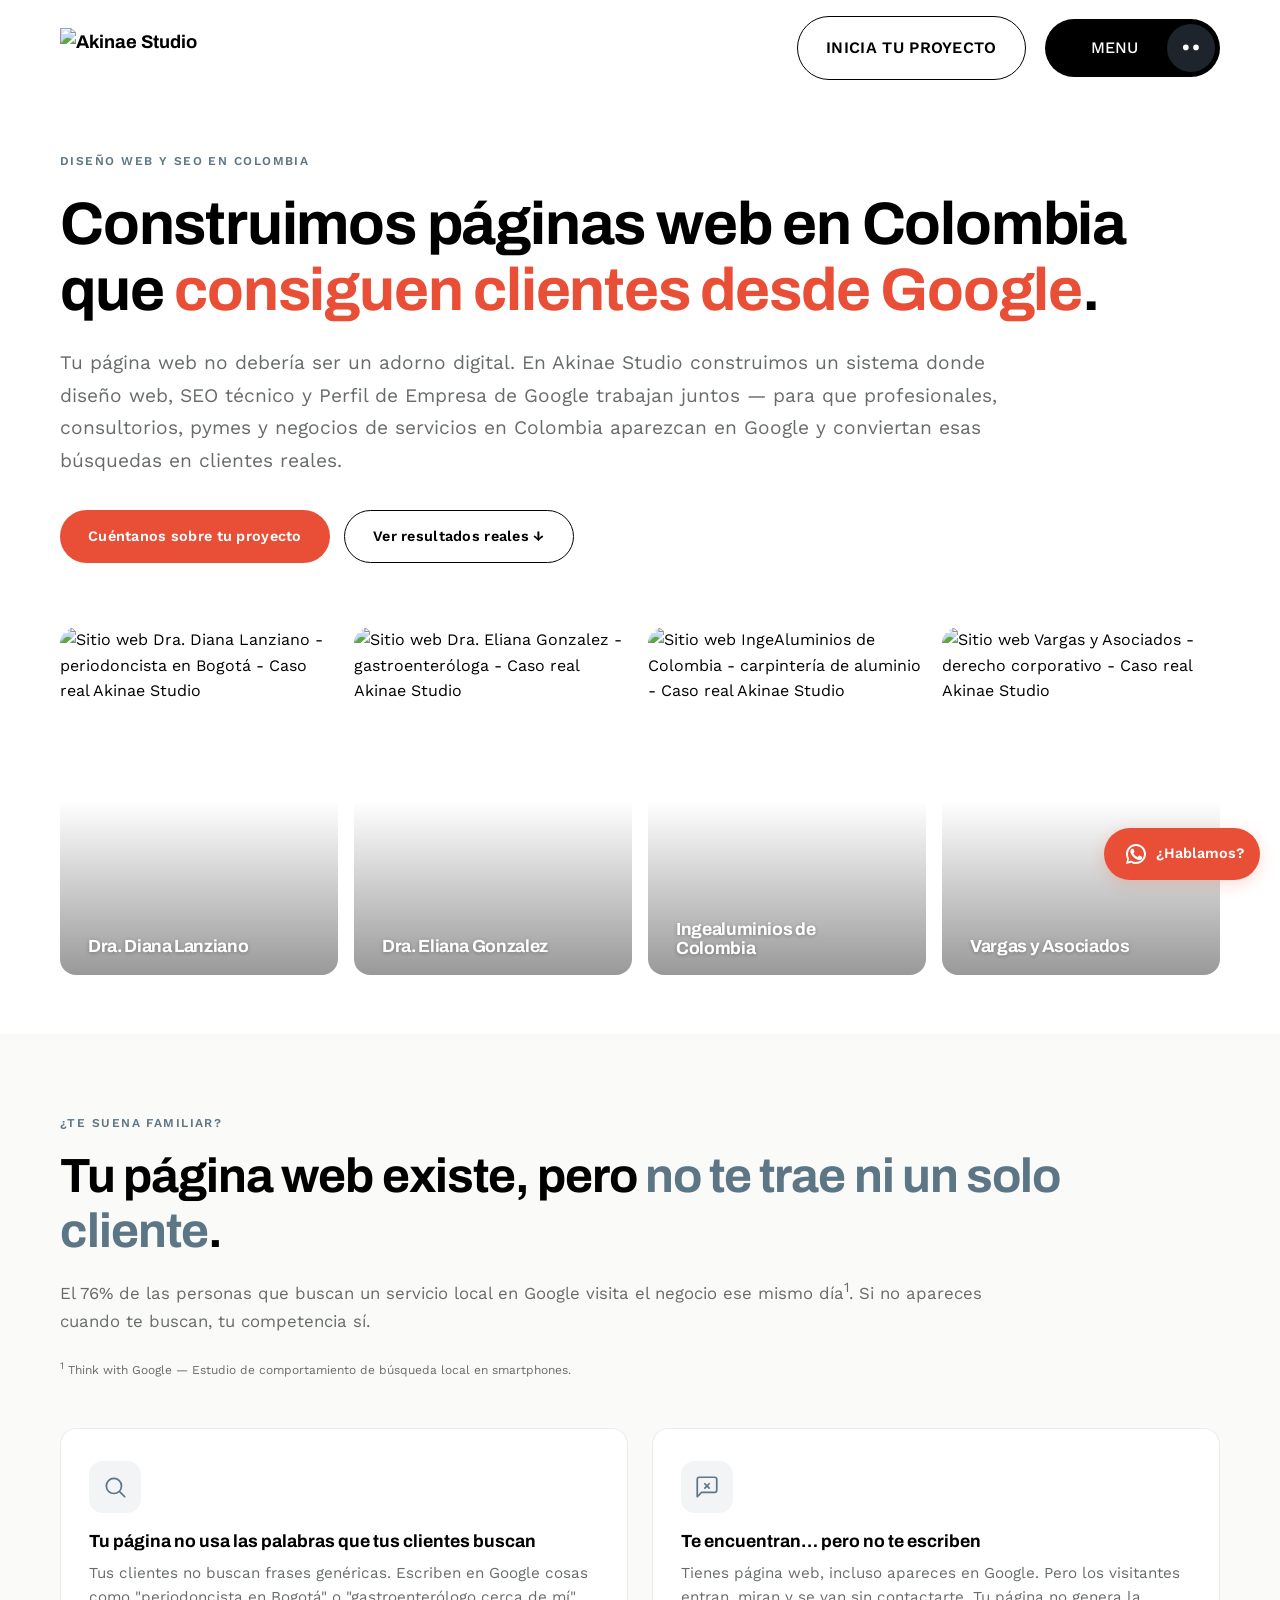
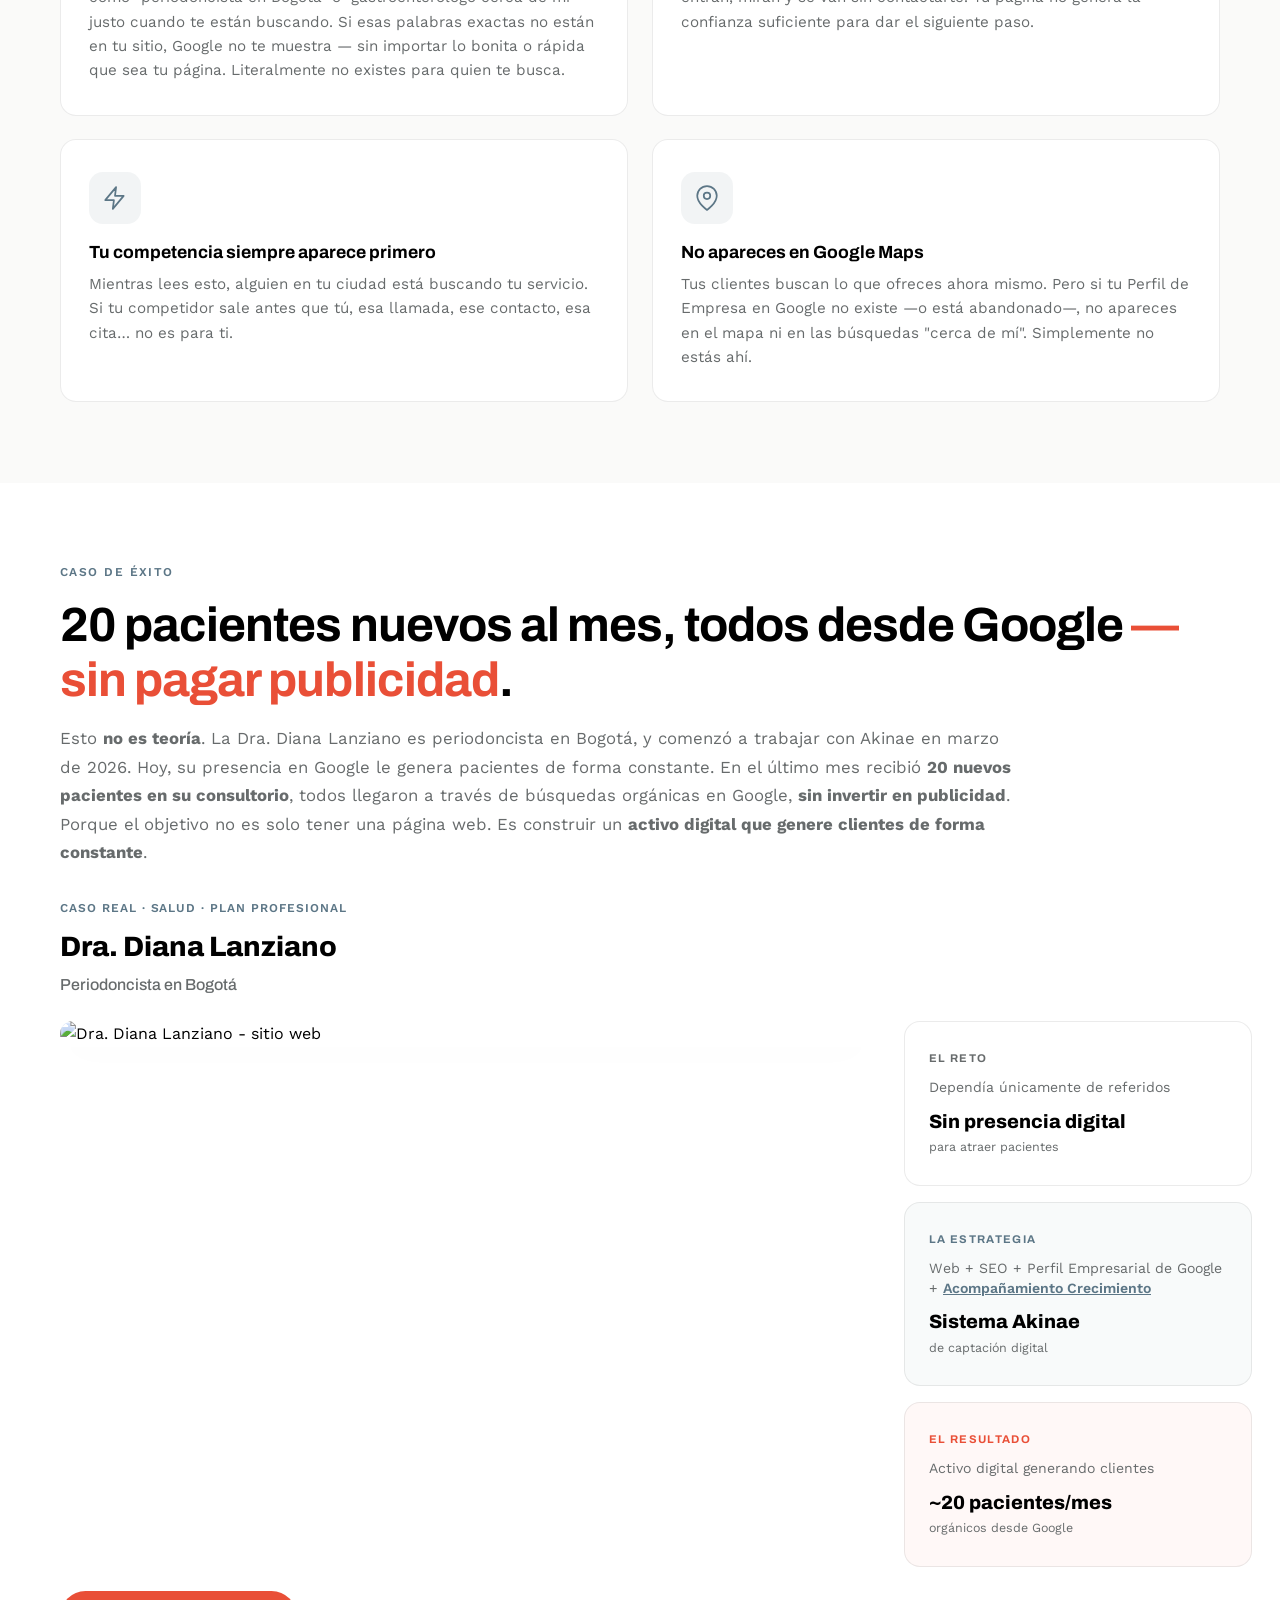
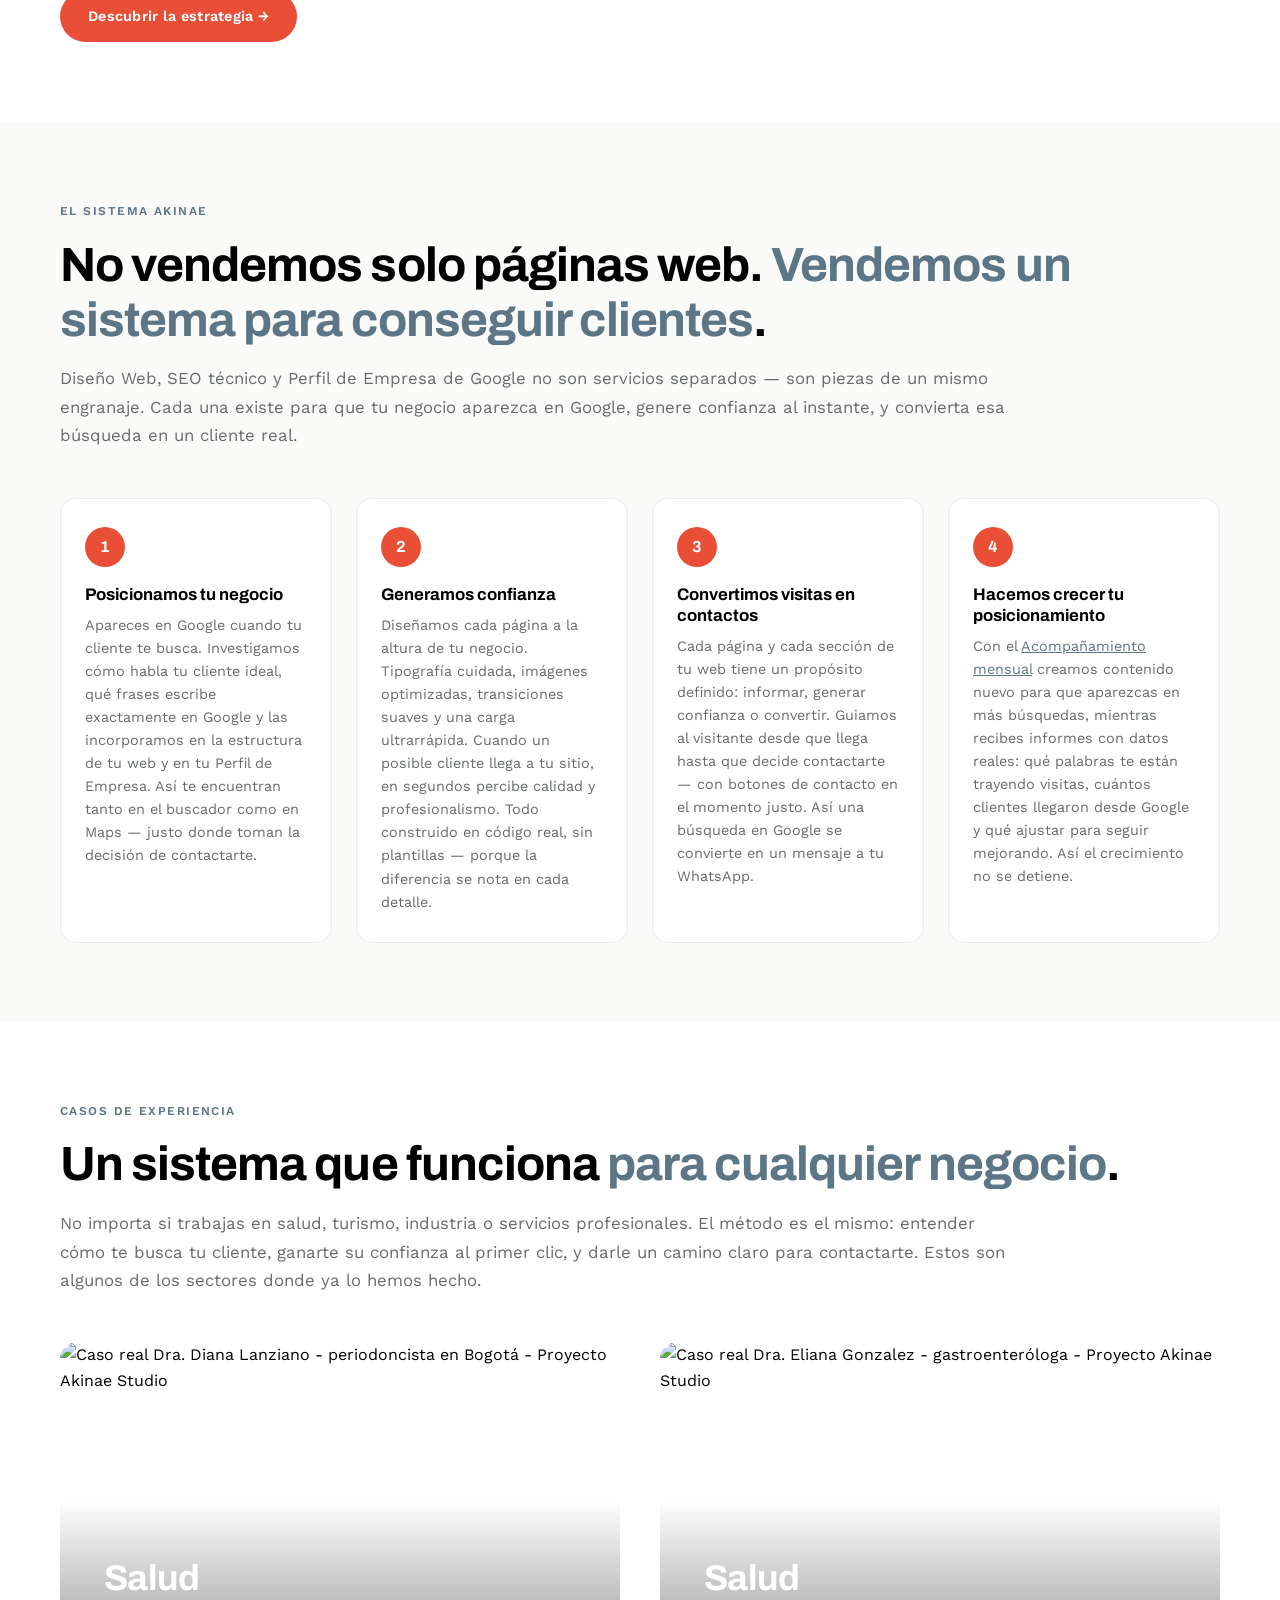
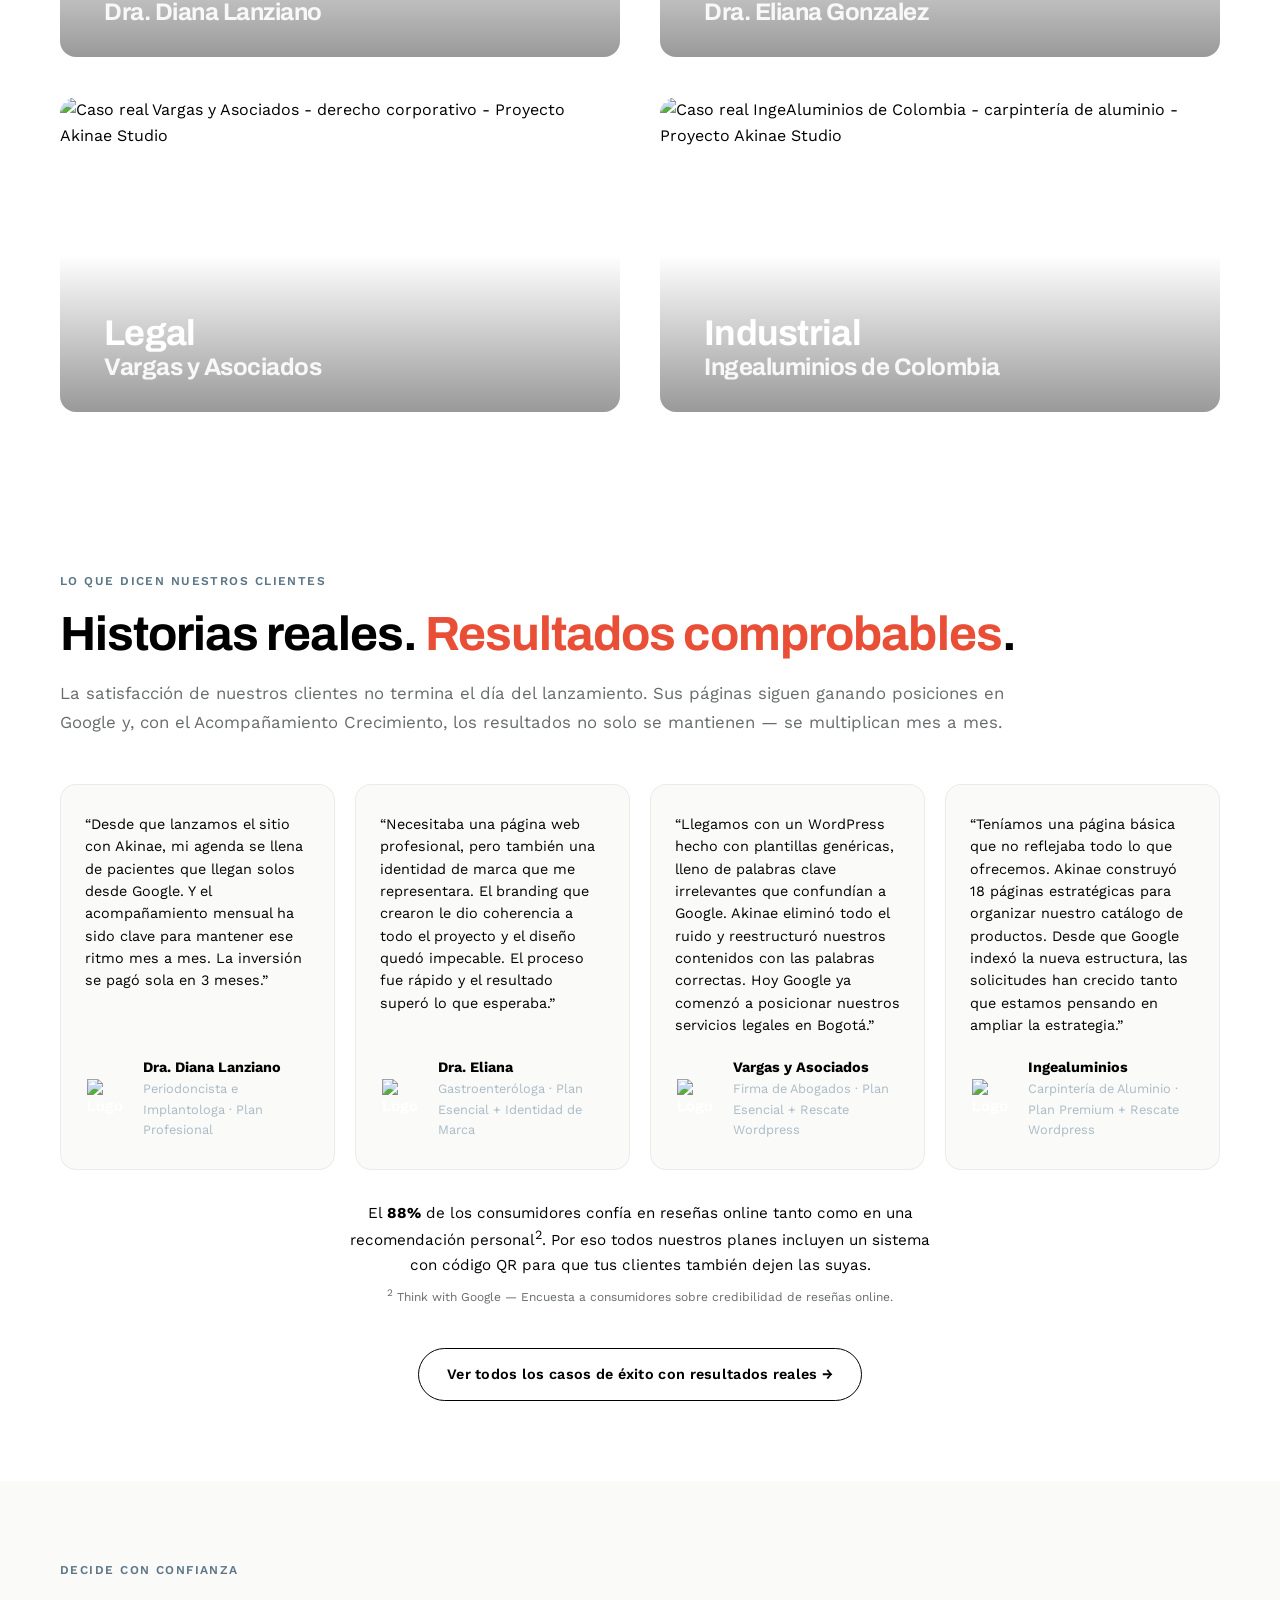
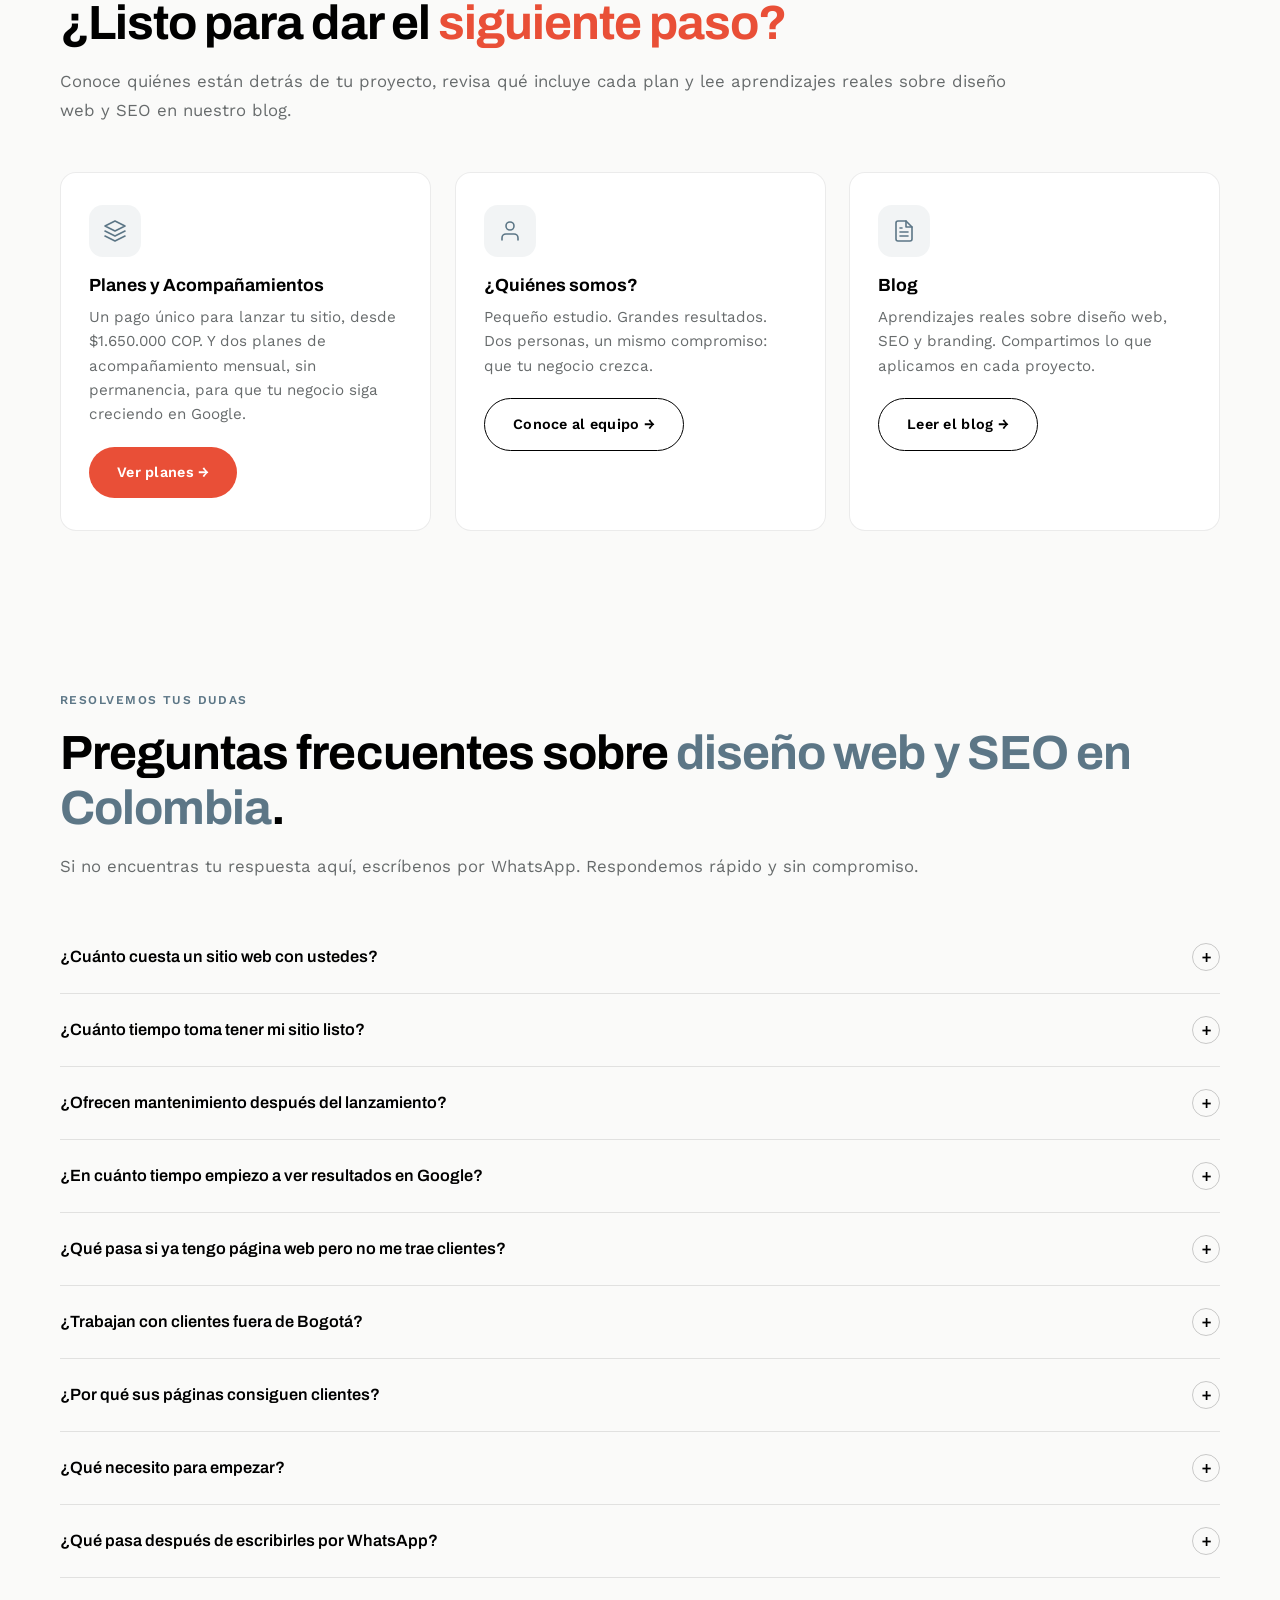
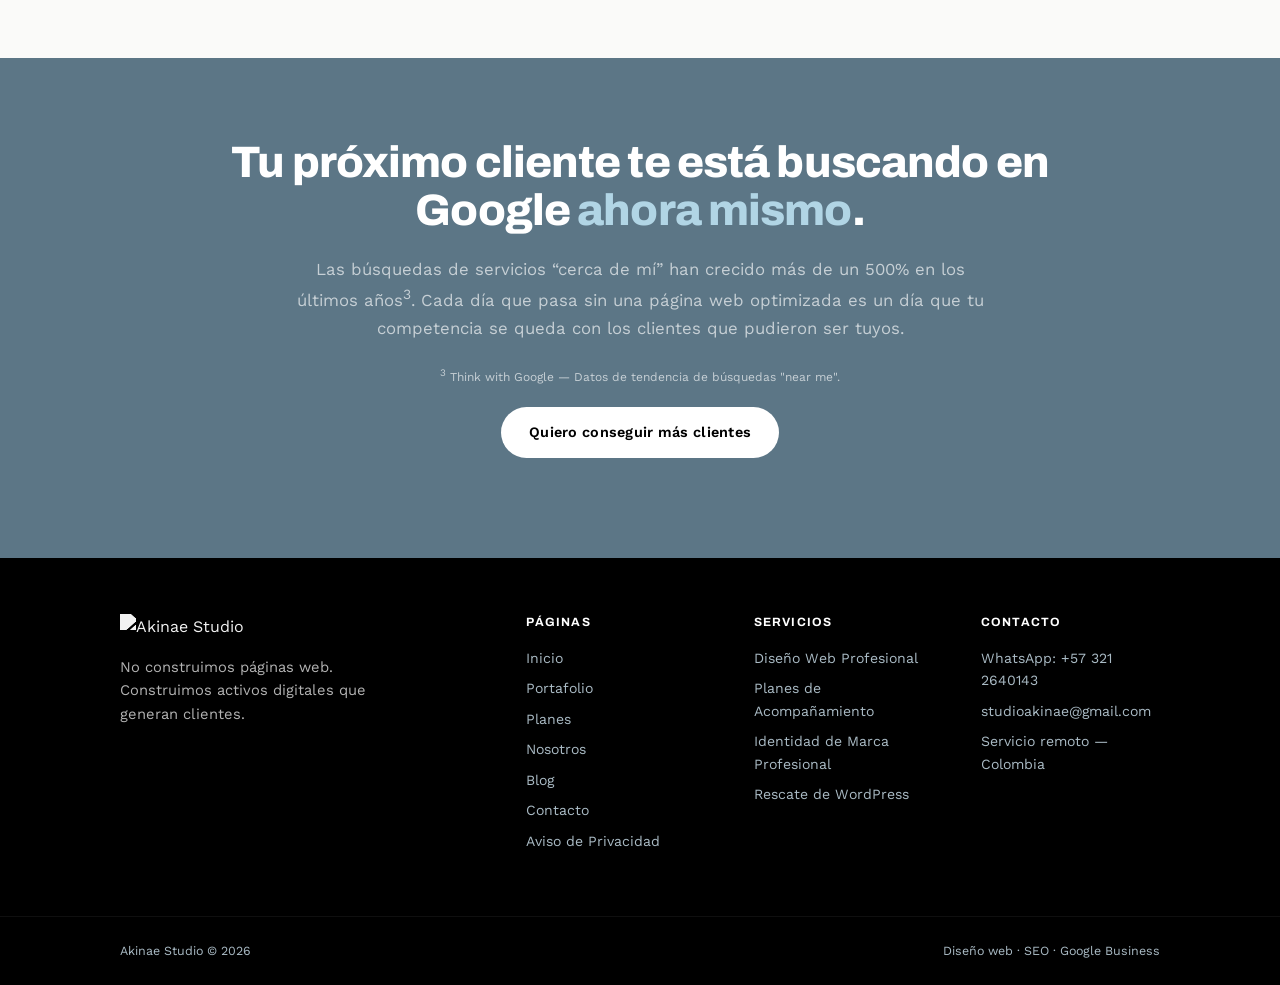
==== commit 8ede16fc: "Add files via upload" ====
--- a/WEB/index.html
+++ b/WEB/index.html
@@ -18,16 +18,16 @@
     CLUSTER: Servicios Principales (PÁGINA PILAR)
   -->
   <title>Páginas Web en Colombia que Consiguen Clientes | Akinae Studio</title>
-  <meta name="description" content="Creamos páginas web con SEO que ayudan a profesionales, consultorios y pymes en Colombia a conseguir clientes desde Google. Resultados comprobables.">
+  <meta name="description" content="Diseñamos páginas web con SEO para profesionales, consultorios y pymes en Colombia. Sistema completo: diseño, posicionamiento en Google y conversión de visitas en clientes reales.">
   <meta name="theme-color" content="#000">
   <link rel="canonical" href="https://akinae.com/">
   <meta name="twitter:card" content="summary_large_image">
   <meta name="twitter:title" content="Páginas Web en Colombia que Consiguen Clientes | Akinae Studio">
-  <meta name="twitter:description" content="Creamos páginas web con SEO que ayudan a profesionales, consultorios y pymes en Colombia a conseguir clientes desde Google. Resultados comprobables.">
+  <meta name="twitter:description" content="Diseñamos páginas web con SEO para profesionales, consultorios y pymes en Colombia. Sistema completo: diseño, posicionamiento en Google y conversión de visitas en clientes reales.">
   <meta name="twitter:image" content="https://res.cloudinary.com/pycicp3g/image/upload/v1784283030/logo_akinae_FOOTER_e32wqa.png">
   <link rel="icon" type="image/png" href="https://res.cloudinary.com/pycicp3g/image/upload/v1784300908/Favicon_AKINAE_hgppy6.png">
   <meta property="og:title" content="Páginas Web en Colombia que Consiguen Clientes | Akinae Studio">
-  <meta property="og:description" content="Creamos páginas web con SEO que ayudan a profesionales, consultorios y pymes en Colombia a conseguir clientes desde Google. Resultados comprobables.">
+  <meta property="og:description" content="Diseñamos páginas web con SEO para profesionales, consultorios y pymes en Colombia. Sistema completo: diseño, posicionamiento en Google y conversión de visitas en clientes reales.">
   <meta property="og:image" content="https://res.cloudinary.com/pycicp3g/image/upload/v1784283030/logo_akinae_FOOTER_e32wqa.png">
   <meta property="og:url" content="https://akinae.com/">
   <meta property="og:type" content="website">
@@ -42,7 +42,7 @@
     "@type": "WebSite",
     "name": "Akinae Studio",
     "url": "https://akinae.com",
-    "description": "Páginas web que consiguen clientes desde Google. Diseño web, SEO y Google Business Profile para profesionales, consultorios y pymes en Colombia.",
+    "description": "Páginas web que consiguen clientes desde Google. Diseño web, SEO y Perfil de Empresa de Google para profesionales, consultorios y pymes en Colombia.",
     "potentialAction": {
       "@type": "SearchAction",
       "target": "https://akinae.com/search?q={search_term_string}",
@@ -56,7 +56,7 @@
     "@type": "Organization",
     "name": "Akinae Studio",
     "url": "https://akinae.com",
-    "description": "Páginas web que consiguen clientes desde Google. Diseño web, SEO y Google Business Profile para profesionales, consultorios y pymes en Colombia.",
+    "description": "Diseño web y SEO que consiguen clientes desde Google. Páginas web para profesionales, consultorios y pymes en Colombia. Resultados comprobables.",
     "logo": {
       "@type": "ImageObject",
       "url": "https://res.cloudinary.com/pycicp3g/image/upload/v1784282240/logo_akinae_INICIO_vdk4kj.png"
@@ -178,7 +178,7 @@
           Construimos páginas web en Colombia que <span>consiguen clientes desde Google</span>.
         </h1>
         <p class="hero-home__sub reveal">
-          Tu página web no debería ser un adorno digital. En Akinae Studio construimos un sistema donde diseño, SEO técnico y Google Business Profile trabajan juntos — para que profesionales, consultorios, pymes y negocios de servicios en Colombia aparezcan en Google y conviertan esas búsquedas en clientes reales.
+          Tu página web no debería ser un adorno digital. En Akinae Studio construimos un sistema donde diseño web, SEO técnico y Perfil de Empresa de Google trabajan juntos — para que profesionales, consultorios, pymes y negocios de servicios en Colombia aparezcan en Google y conviertan esas búsquedas en clientes reales.
         </p>
         <div class="hero-home__cta">
           <a href="https://wa.me/573212640143" class="btn btn-primary" target="_blank" rel="noopener">Cuéntanos sobre tu proyecto</a>
@@ -360,7 +360,7 @@
       <div class="container">
         <span class="section-label">El Sistema Akinae</span>
         <h2 class="reveal">No vendemos solo páginas web. <span>Vendemos un sistema para conseguir clientes</span>.</h2>
-        <p class="lead reveal">Diseño Web, SEO técnico y Google Business Profile no son servicios separados — son piezas de un mismo engranaje. Cada una existe para que tu negocio aparezca en Google, genere confianza al instante, y convierta esa búsqueda en un cliente real.</p>
+        <p class="lead reveal">Diseño Web, SEO técnico y Perfil de Empresa de Google no son servicios separados — son piezas de un mismo engranaje. Cada una existe para que tu negocio aparezca en Google, genere confianza al instante, y convierta esa búsqueda en un cliente real.</p>
         <ol class="process-flow">
           <li class="pf-node reveal">
             <div class="pf-num">1</div>
@@ -528,7 +528,7 @@
       <div class="container">
         <span class="section-label">Decide con confianza</span>
         <h2 class="reveal">¿Listo para dar el <span style="color:var(--red);">siguiente paso?</span></h2>
-        <p class="lead reveal">Conoce quiénes están detrás de tu proyecto, y revisa exactamente qué incluye cada plan.</p>
+        <p class="lead reveal">Conoce quiénes están detrás de tu proyecto, revisa qué incluye cada plan y lee aprendizajes reales sobre diseño web y SEO en nuestro blog.</p>
         <div class="dolor-grid dolor-grid--enlaces">
 
           <article class="dolor-card reveal">
@@ -553,8 +553,21 @@
             <a href="nosotros.html" class="btn btn-outline" style="margin-top:20px;">Conoce al equipo →</a>
           </article>
 
+          <article class="dolor-card reveal">
+            <span class="dolor-card__icon" aria-hidden="true">
+              <svg width="24" height="24" viewBox="0 0 24 24" fill="none" stroke="currentColor" stroke-width="1.6" stroke-linecap="round" stroke-linejoin="round">
+                <path d="M14 2H6a2 2 0 0 0-2 2v16a2 2 0 0 0 2 2h12a2 2 0 0 0 2-2V8z"/>
+                <polyline points="14 2 14 8 20 8"/>
+                <line x1="16" y1="13" x2="8" y2="13"/>
+                <line x1="16" y1="17" x2="8" y2="17"/>
+                <polyline points="10 9 9 9 8 9"/>
+              </svg>
+            </span>
+            <h3>Blog</h3>
+            <p>Aprendizajes reales sobre diseño web, SEO y branding. Compartimos lo que aplicamos en cada proyecto.</p>
+            <a href="blog.html" class="btn btn-outline" style="margin-top:20px;">Leer el blog →</a>
+          </article>
           
-
         </div>
       </div>
     </section>
@@ -571,7 +584,7 @@
               <span>¿Cuánto cuesta un sitio web con ustedes?</span>
               <span class="faq-item__icon" aria-hidden="true">+</span>
             </button>
-            <div class="faq-item__a"><p>Depende del tamaño de tu proyecto. La mayoría de nuestros clientes invierte entre $1.650.000 (Plan Esencial) y $4.500.000 COP (Plan Premium). Arriba, en la <a href="planes.html">página de Planes</a>, están los tres planes con todo lo que incluyen, sin letra pequeña.</p></div>
+            <div class="faq-item__a"><p>Depende del tamaño de tu proyecto. La mayoría de nuestros clientes invierte entre $1.650.000 (Plan Esencial) y $4.500.000 COP (Plan Premium). En la <a href="planes.html">página de Planes</a>, están los tres planes con todo lo que incluyen, sin letra pequeña. Si quieres entender cómo se forma realmente el precio, tenemos una <a href="blog/cuanto-cuesta-pagina-web-colombia-2026.html">guía completa sobre cuánto cuesta una página web en Colombia</a>.</p></div>
           </div>
           <div class="faq-item">
             <button class="faq-item__q" aria-expanded="false">
--- a/WEB/css/akinae.css
+++ b/WEB/css/akinae.css
@@ -1109,6 +1109,7 @@
 @media (min-width: 960px) { .dolor-grid { grid-template-columns: repeat(2, 1fr); } }
 
 .dolor-grid--enlaces { grid-template-columns: 1fr 1fr; }
+@media (min-width: 960px) { .dolor-grid--enlaces { grid-template-columns: repeat(3, 1fr); } }
 @media (max-width: 767px) { .dolor-grid--enlaces { grid-template-columns: 1fr; } }
 
 .dolor-card {
@@ -1980,11 +1981,16 @@
 .sector-tag {
   font-family: var(--font-heading);
   font-weight: 700;
-  font-size: clamp(1.125rem, 2.5vw, 2rem);
+  font-size: clamp(1.25rem, 2.8vw, 2.25rem);
   line-height: 1.1;
   letter-spacing: -0.02em;
   color: var(--white);
   display: block;
+}
+
+.trabajo__card-name:has(.sector-tag) {
+  font-size: clamp(1rem, 2vw, 1.5rem);
+  color: rgba(255, 255, 255, 0.9);
 }
 
 .trabajo__card-name {
@@ -4133,6 +4139,7 @@
   width: 32px;
   height: 32px;
   border-radius: 50%;
+  overflow: hidden;
   background: var(--dark-blue-a11y);
   display: inline-flex;
   align-items: center;
@@ -4144,6 +4151,21 @@
   flex-shrink: 0;
 }
 .blog-post__meta-sep { opacity: 0.5; }
+
+@media (max-width: 480px) {
+  .blog-post__meta {
+    flex-wrap: wrap;
+    gap: 4px 10px;
+    padding-bottom: 24px;
+    margin-bottom: 32px;
+  }
+  .blog-post__author {
+    flex-basis: 100%;
+  }
+  .blog-post__meta-sep:first-of-type {
+    display: none;
+  }
+}
 
 .blog-post__hero {
   aspect-ratio: 16 / 9;
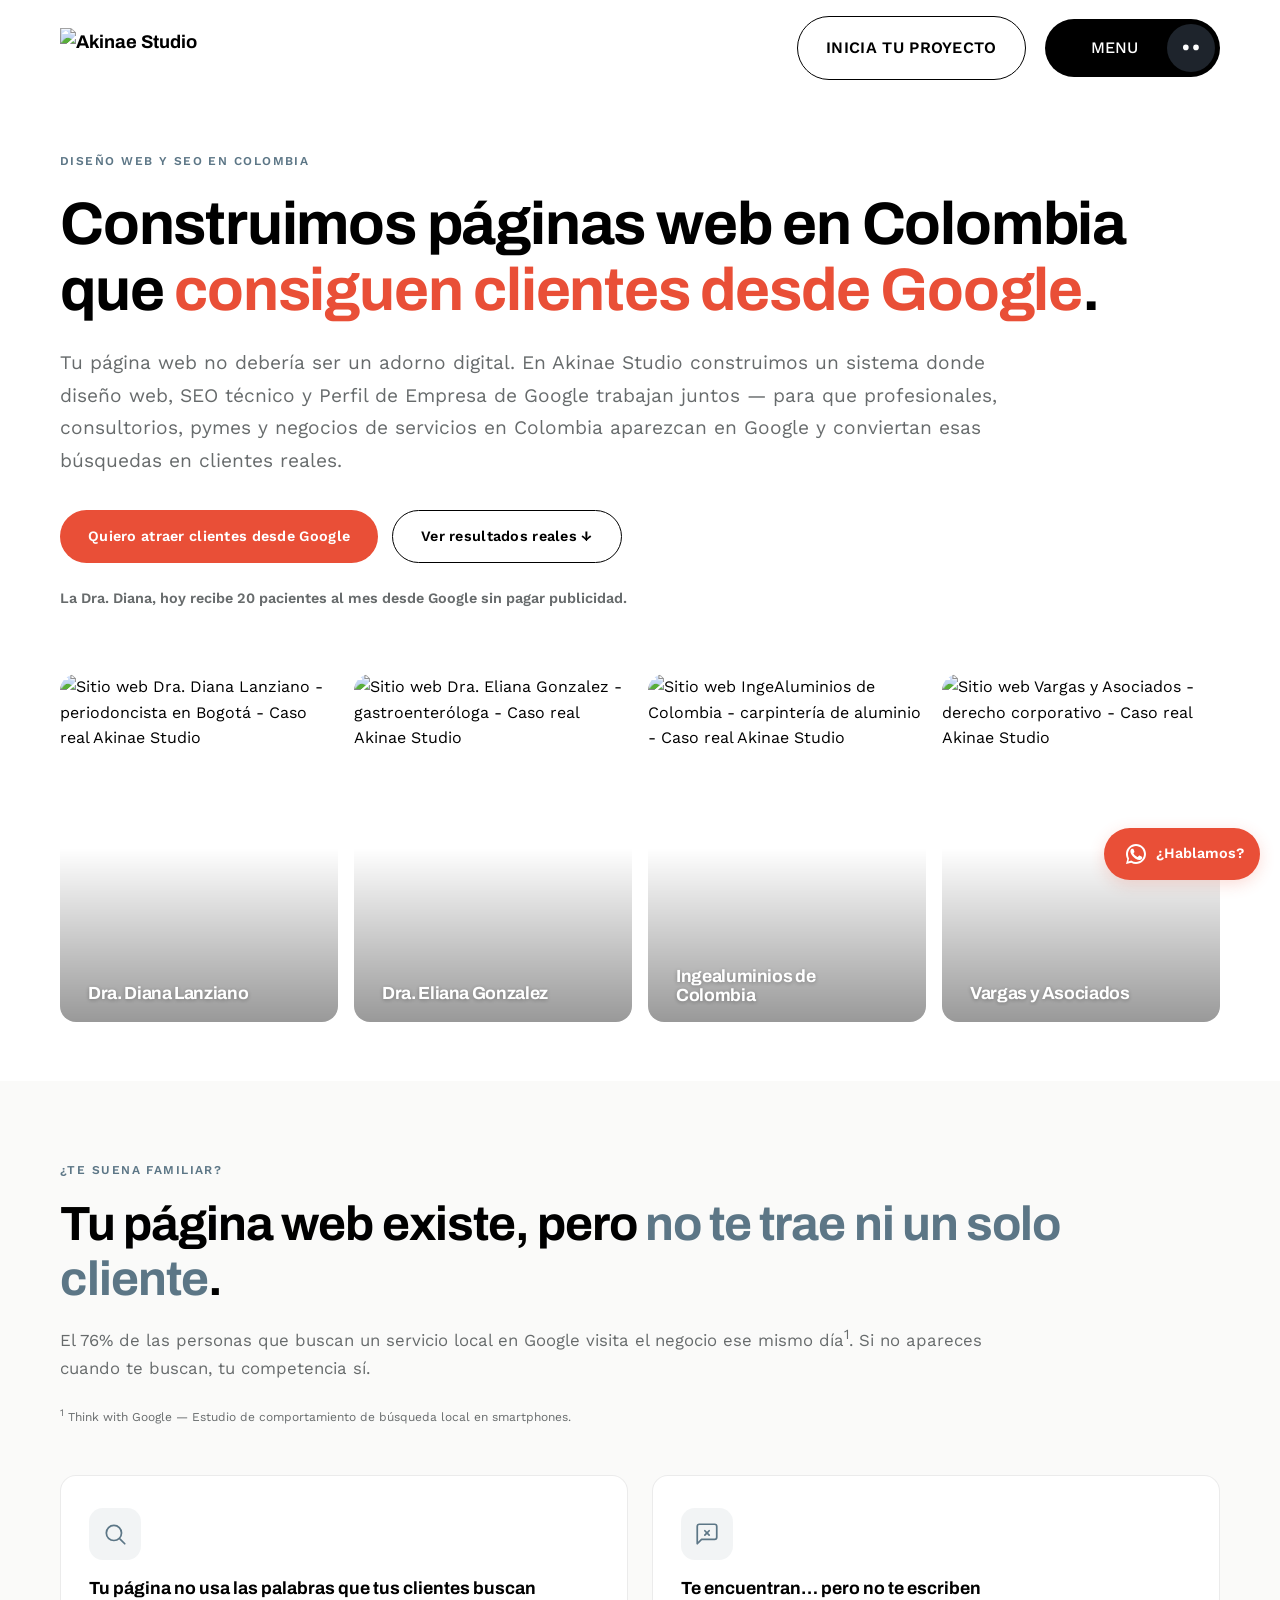
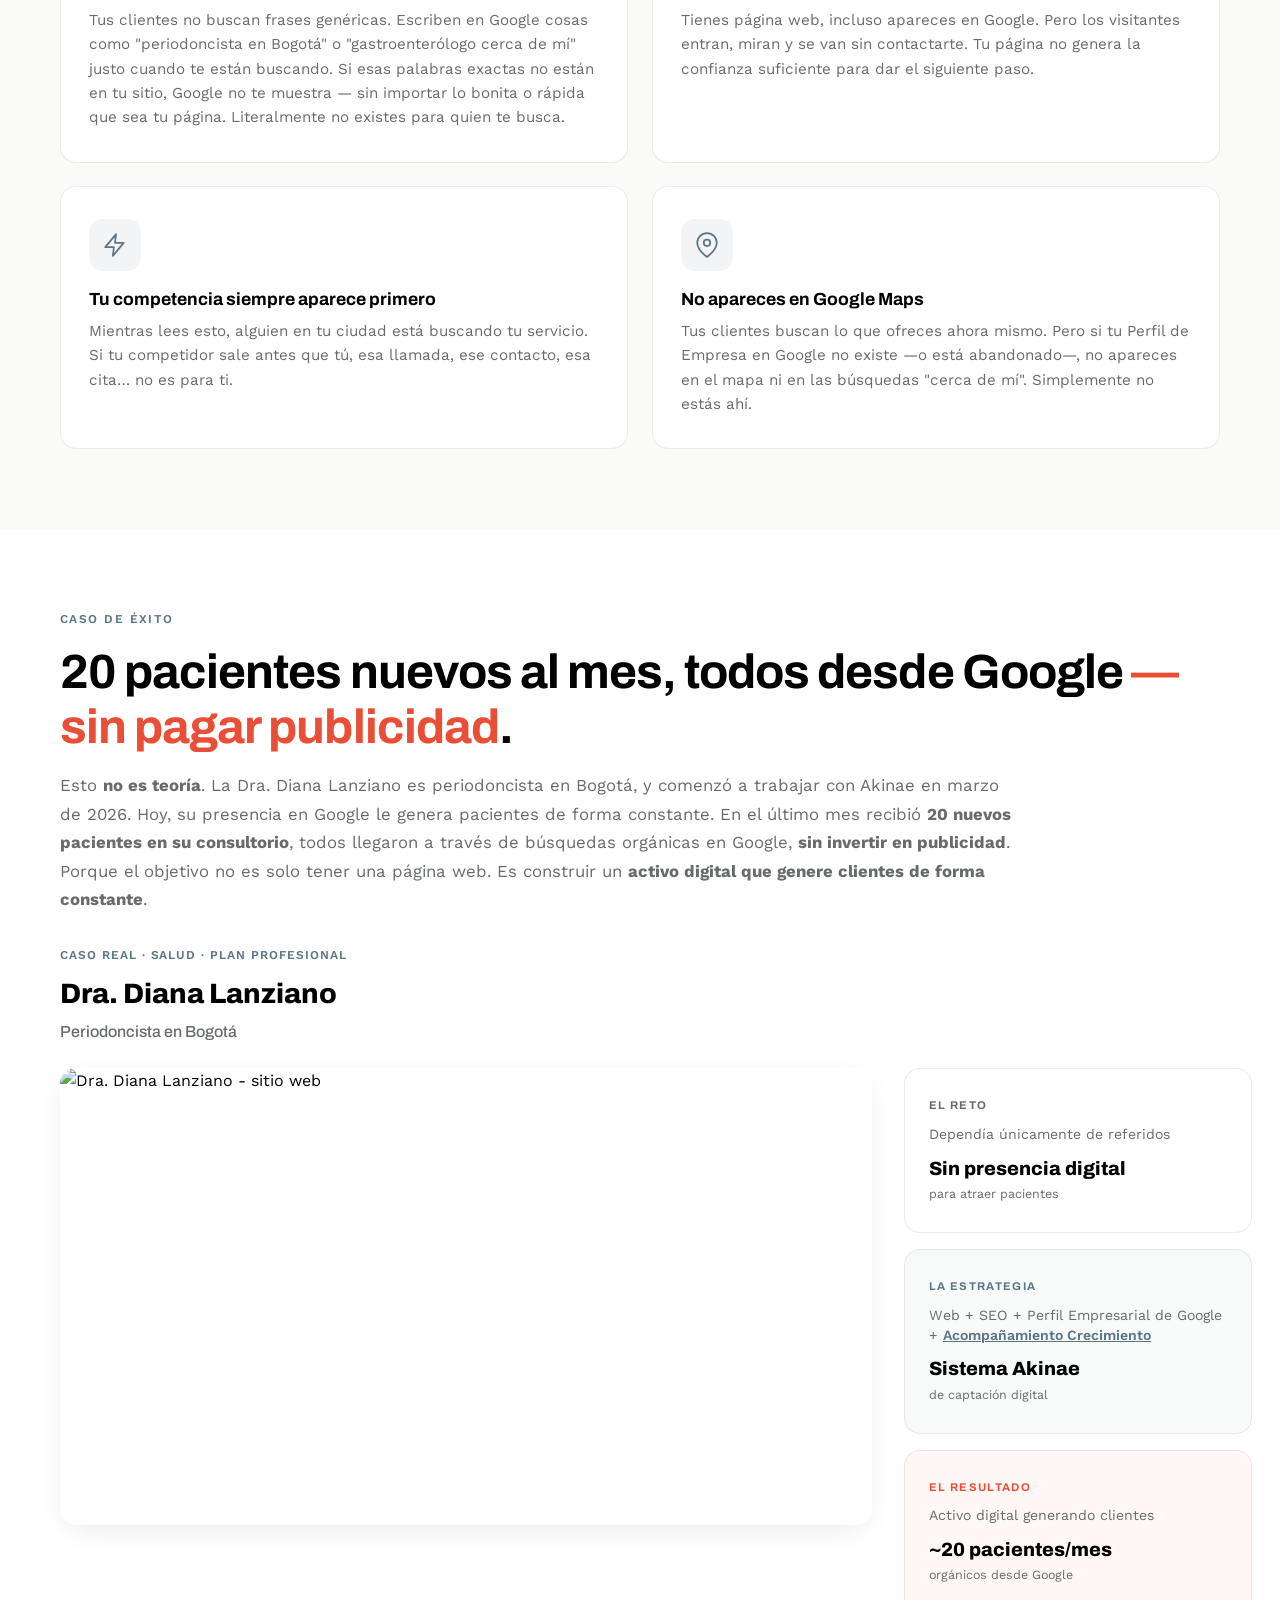
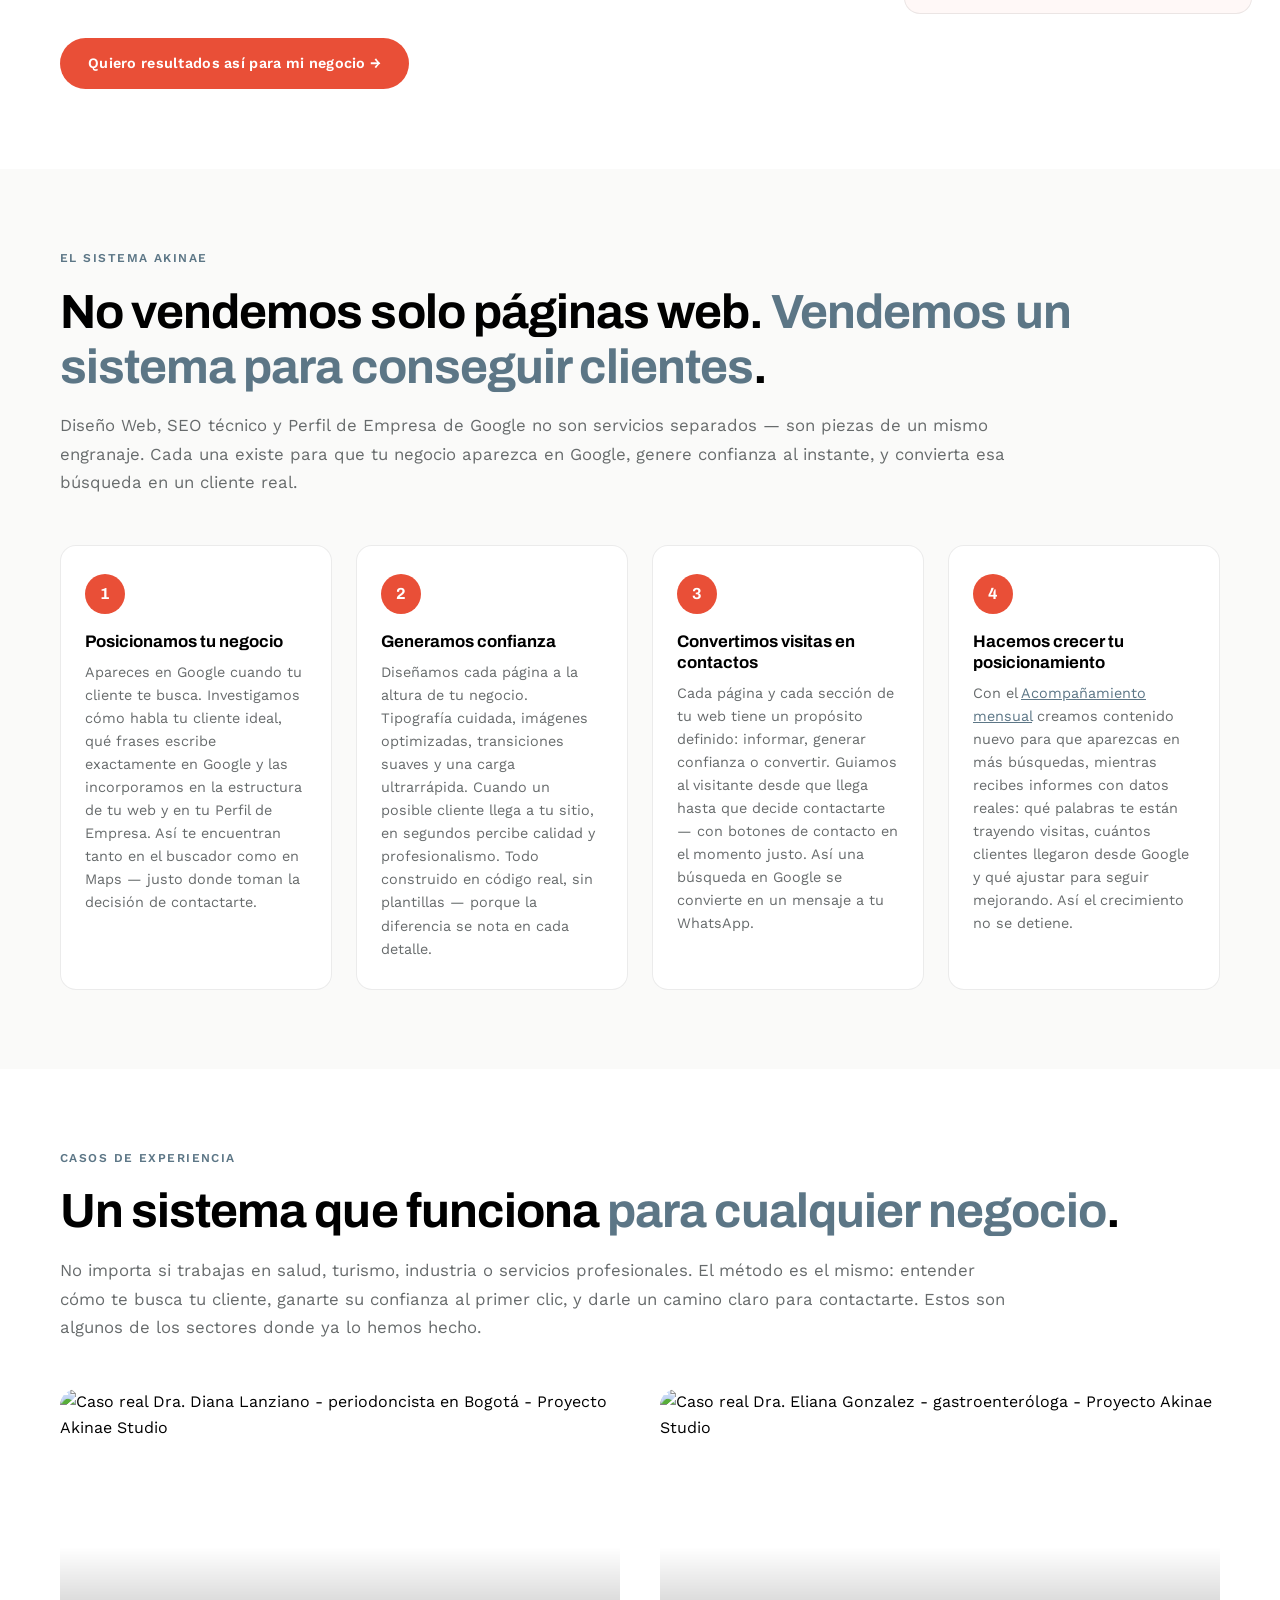
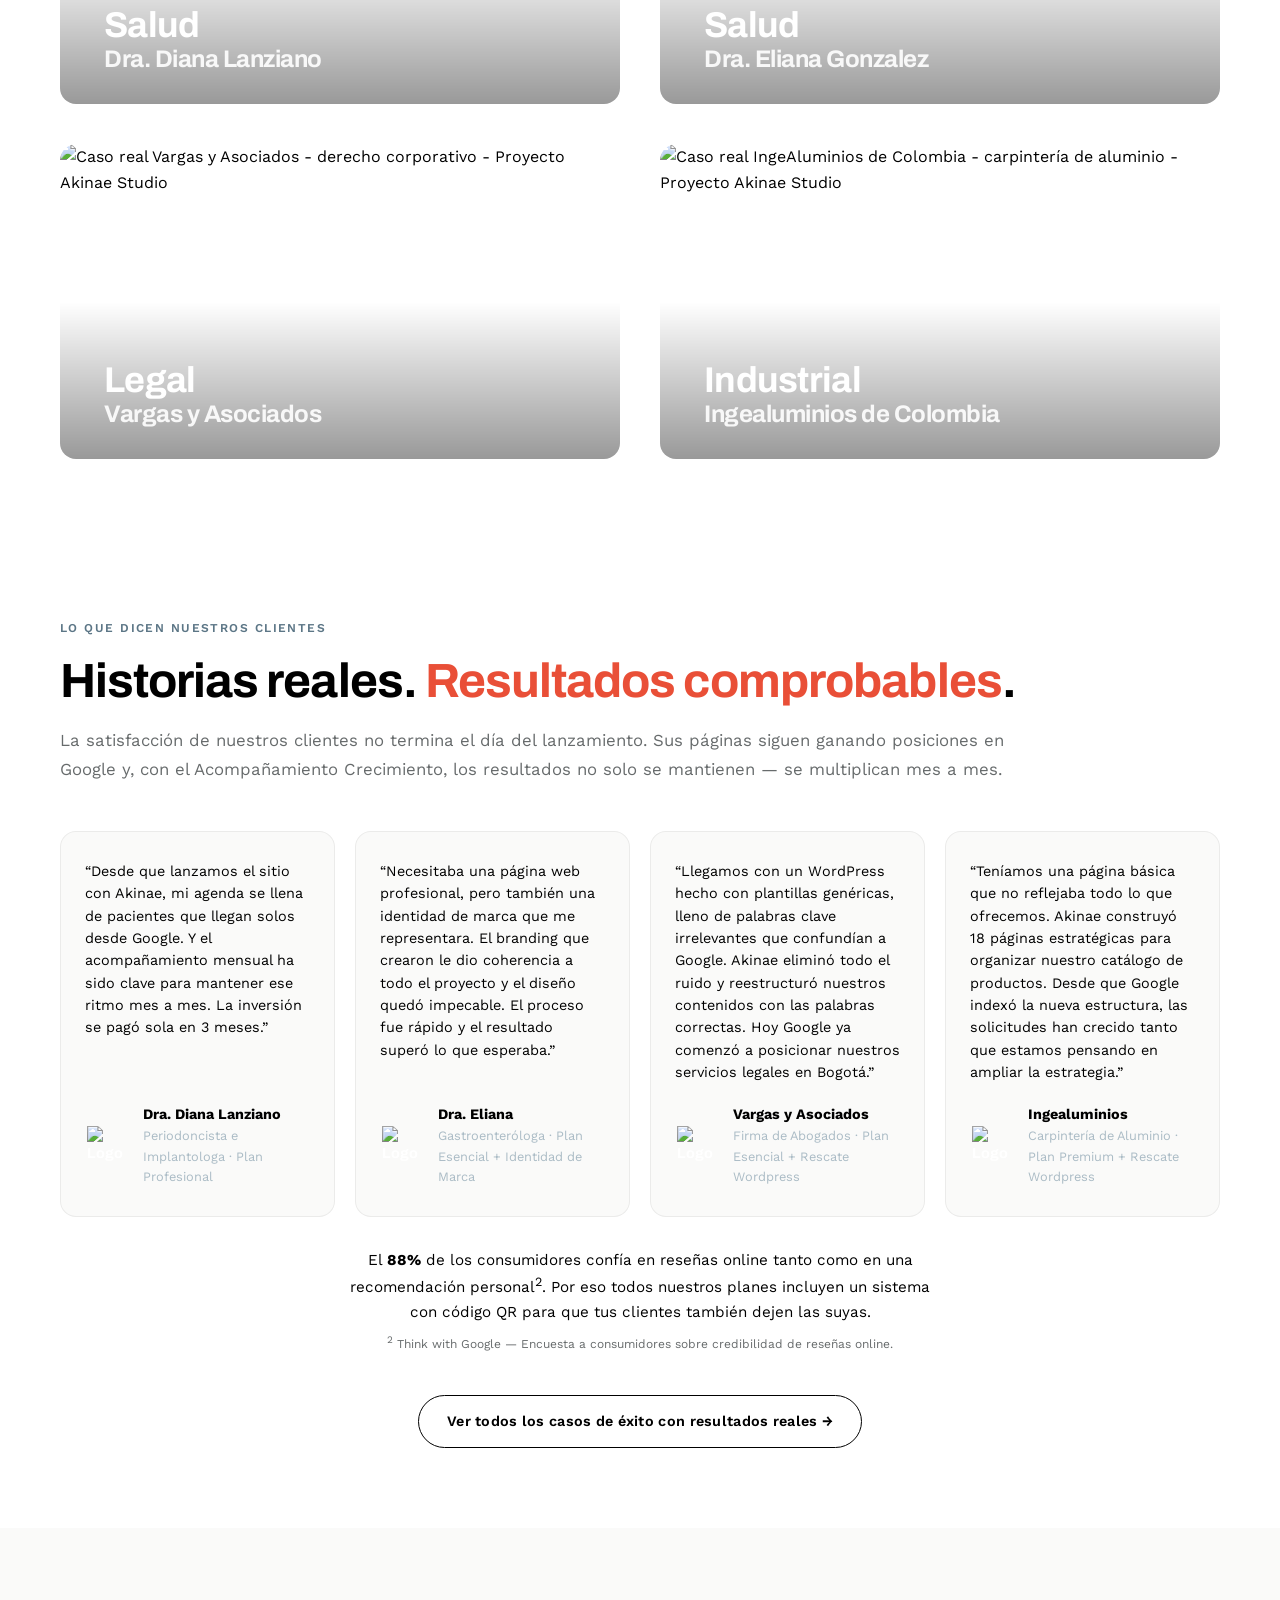
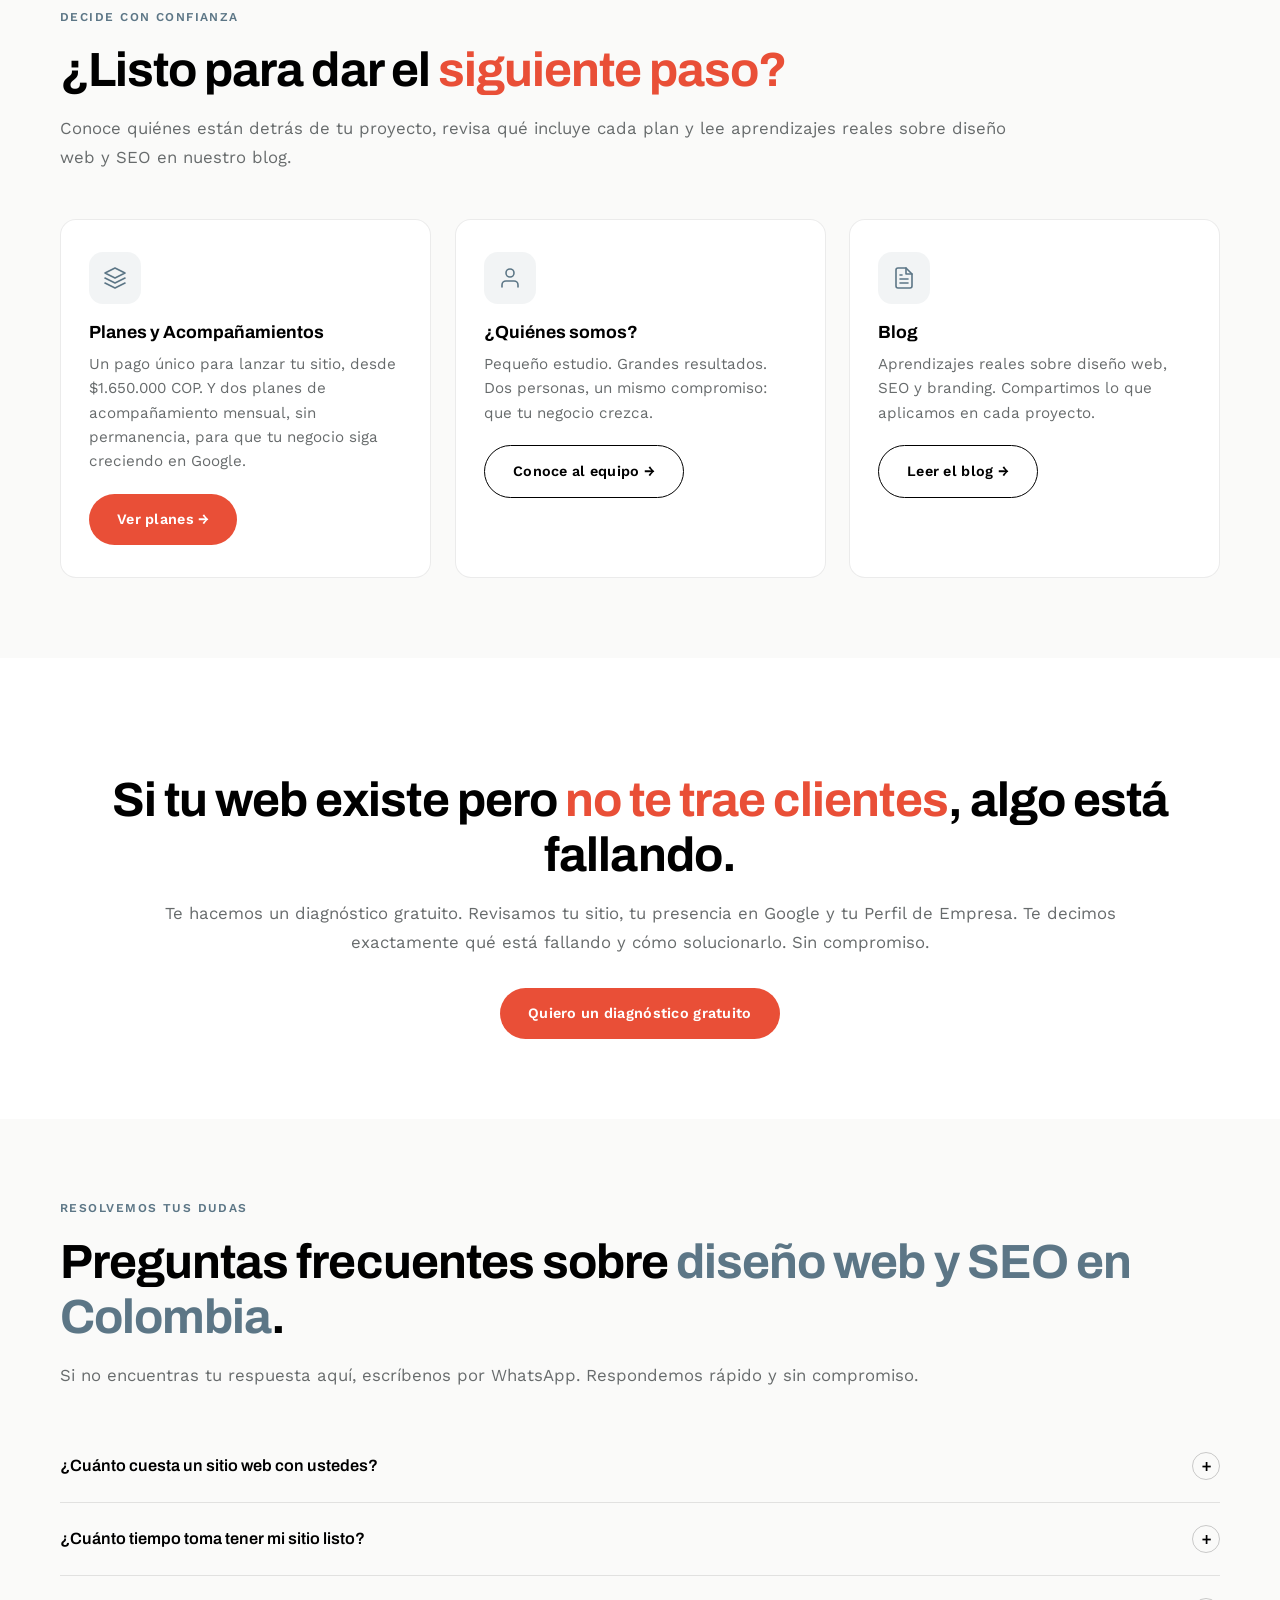
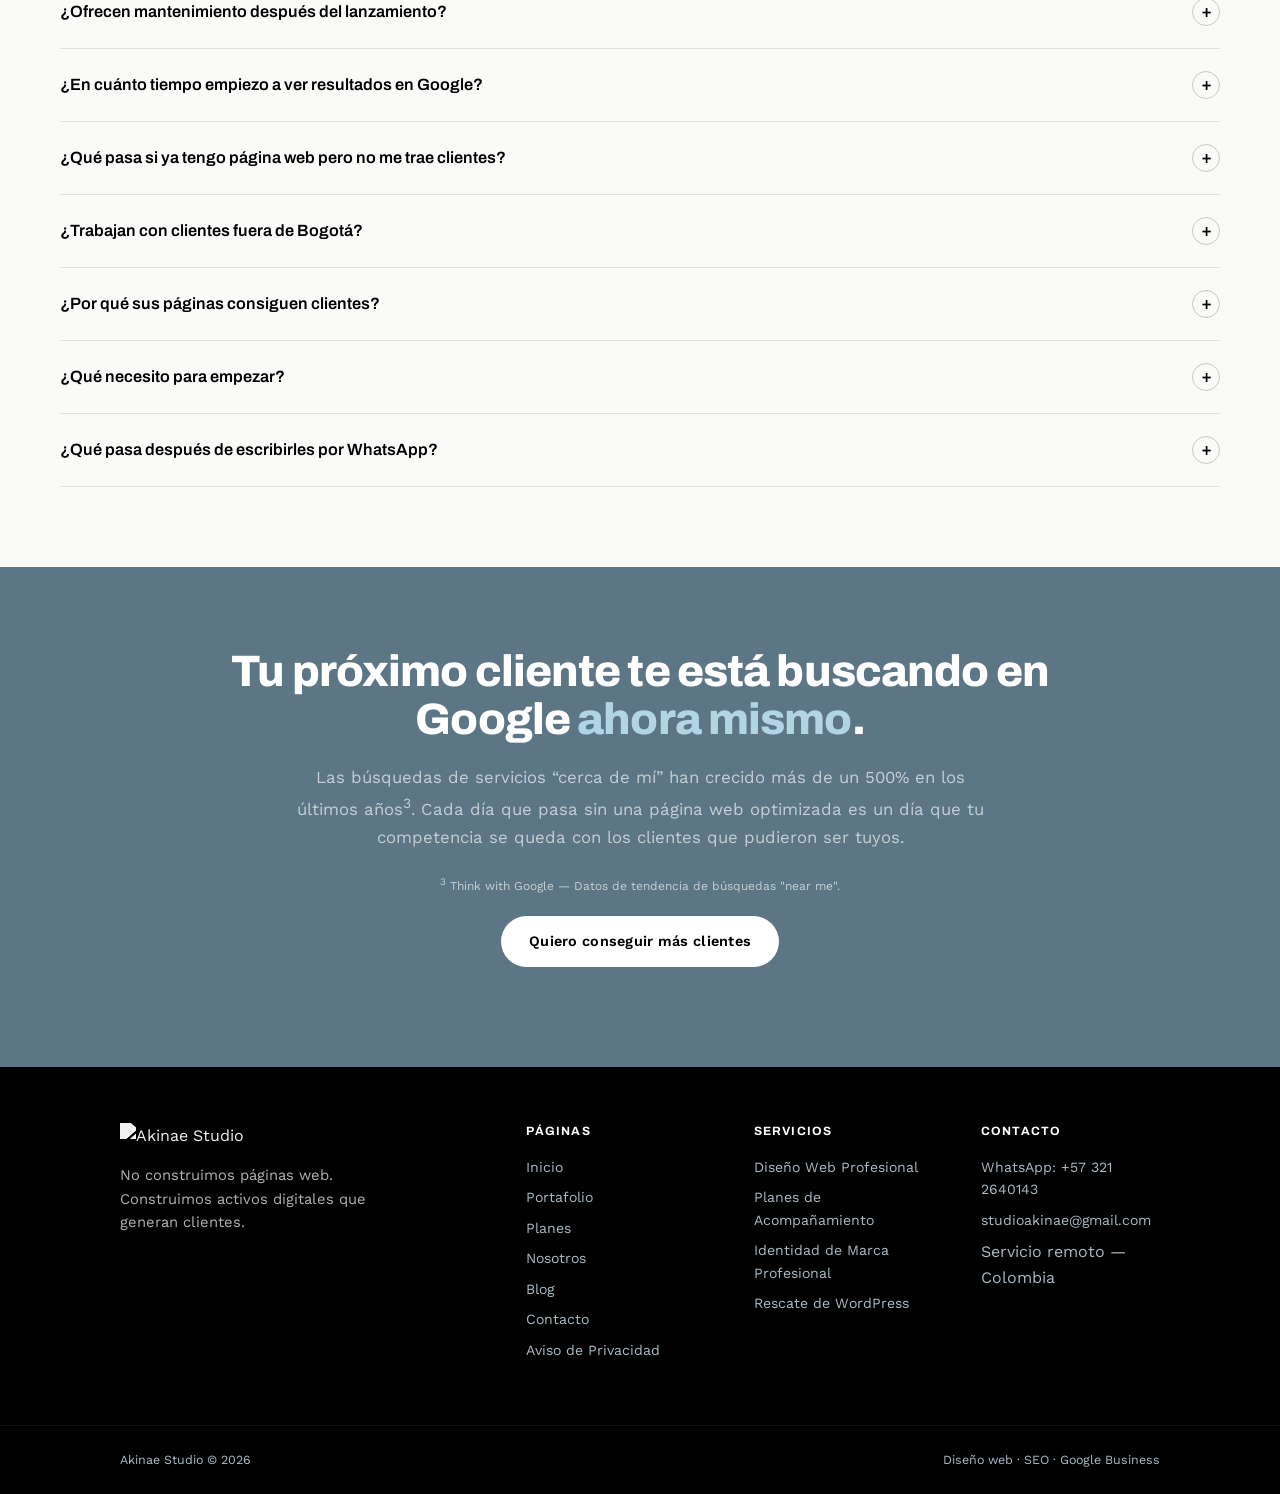
==== commit 678cf55c: "Add files via upload" ====
--- a/WEB/index.html
+++ b/WEB/index.html
@@ -42,12 +42,7 @@
     "@type": "WebSite",
     "name": "Akinae Studio",
     "url": "https://akinae.com",
-    "description": "Páginas web que consiguen clientes desde Google. Diseño web, SEO y Perfil de Empresa de Google para profesionales, consultorios y pymes en Colombia.",
-    "potentialAction": {
-      "@type": "SearchAction",
-      "target": "https://akinae.com/search?q={search_term_string}",
-      "query-input": "required name=search_term_string"
-    }
+    "description": "Páginas web que consiguen clientes desde Google. Diseño web, SEO y Perfil de Empresa de Google para profesionales, consultorios y pymes en Colombia."
   }
   </script>
   <script type="application/ld+json">
@@ -97,12 +92,12 @@
     "@context": "https://schema.org",
     "@type": "BreadcrumbList",
     "itemListElement": [
-      {"@type":"ListItem","position":1,"name":"Inicio","item":"https://akinae.com/index.html"}
+      {"@type":"ListItem","position":1,"name":"Inicio","item":"https://akinae.com/"}
     ]
   }
   </script>
 </head>
-<body>
+<body class="home-page">
   <!-- Google Tag Manager (noscript) -->
   <noscript><iframe src="https://www.googletagmanager.com/ns.html?id=GTM-PNHVV25K"
   height="0" width="0" style="display:none;visibility:hidden"></iframe></noscript>
@@ -113,7 +108,7 @@
   <!-- NAV -->
   <nav id="navbar">
     <div class="nav-inner">
-      <a href="index.html" class="logo" aria-label="Akinae Studio">
+      <a href="/" class="logo" aria-label="Akinae Studio">
         <img src="https://res.cloudinary.com/pycicp3g/image/upload/v1784282240/logo_akinae_INICIO_vdk4kj.png" alt="Akinae Studio" height="28">
       </a>
       <div class="nav-cta-wrap">
@@ -139,27 +134,27 @@
   <div class="mobile-overlay" id="mobile-menu">
     <div class="overlay-panel">
       <ul>
-        <li><a href="index.html">
+        <li><a href="/">
           <span class="nav-arrow"><svg width="28" height="24" viewBox="0 0 45 38" fill="none"><path d="M24.4 2L41.5 19.1L24.4 36.2M0 19.1H40.3" stroke="currentColor" stroke-width="4" stroke-linecap="round"/></svg></span>
           <span>Inicio</span>
         </a></li>
-        <li><a href="portafolio.html">
+        <li><a href="/portafolio">
           <span class="nav-arrow"><svg width="28" height="24" viewBox="0 0 45 38" fill="none"><path d="M24.4 2L41.5 19.1L24.4 36.2M0 19.1H40.3" stroke="currentColor" stroke-width="4" stroke-linecap="round"/></svg></span>
           <span>Portafolio</span>
         </a></li>
-        <li><a href="planes.html">
+        <li><a href="/planes">
           <span class="nav-arrow"><svg width="28" height="24" viewBox="0 0 45 38" fill="none"><path d="M24.4 2L41.5 19.1L24.4 36.2M0 19.1H40.3" stroke="currentColor" stroke-width="4" stroke-linecap="round"/></svg></span>
           <span>Planes</span>
         </a></li>
-        <li><a href="nosotros.html">
+        <li><a href="/nosotros">
           <span class="nav-arrow"><svg width="28" height="24" viewBox="0 0 45 38" fill="none"><path d="M24.4 2L41.5 19.1L24.4 36.2M0 19.1H40.3" stroke="currentColor" stroke-width="4" stroke-linecap="round"/></svg></span>
           <span>Nosotros</span>
         </a></li>
-        <li><a href="blog.html">
+        <li><a href="/blog">
           <span class="nav-arrow"><svg width="28" height="24" viewBox="0 0 45 38" fill="none"><path d="M24.4 2L41.5 19.1L24.4 36.2M0 19.1H40.3" stroke="currentColor" stroke-width="4" stroke-linecap="round"/></svg></span>
           <span>Blog</span>
         </a></li>
-        <li><a href="contacto.html">
+        <li><a href="/contacto">
           <span class="nav-arrow"><svg width="28" height="24" viewBox="0 0 45 38" fill="none"><path d="M24.4 2L41.5 19.1L24.4 36.2M0 19.1H40.3" stroke="currentColor" stroke-width="4" stroke-linecap="round"/></svg></span>
           <span>Contacto</span>
         </a></li>
@@ -168,7 +163,7 @@
     </div>
   </div>
 
-  <main id="main" class="home-page">
+  <main id="main">
 
     <!-- HERO -->
     <section class="hero-home" id="top">
@@ -181,16 +176,17 @@
           Tu página web no debería ser un adorno digital. En Akinae Studio construimos un sistema donde diseño web, SEO técnico y Perfil de Empresa de Google trabajan juntos — para que profesionales, consultorios, pymes y negocios de servicios en Colombia aparezcan en Google y conviertan esas búsquedas en clientes reales.
         </p>
         <div class="hero-home__cta">
-          <a href="https://wa.me/573212640143" class="btn btn-primary" target="_blank" rel="noopener">Cuéntanos sobre tu proyecto</a>
+           <a href="https://wa.me/573212640143" class="btn btn-primary" target="_blank" rel="noopener" data-section="hero_home">Quiero atraer clientes desde Google</a>
           <a href="#resultados" class="btn btn-outline">Ver resultados reales &darr;</a>
         </div>
+        <p class="hero-home__trust reveal">La Dra. Diana, hoy recibe 20 pacientes al mes desde Google sin pagar publicidad.</p>
         
         
       </div>
       <div class="hero-home__medía reveal">
         <div class="hero-home__mockup-row">
 
-          <a class="trabajo__card-hero" href="portafolio/dra-diana-lanziano.html" aria-label="Ver proyecto Dra. Diana Lanziano">
+          <a class="trabajo__card-hero" href="/portafolio/dra-diana-lanziano" aria-label="Ver proyecto Dra. Diana Lanziano">
             <div class="trabajo__card-media">
               <picture>
                 <source media="(max-width: 700px)" srcset="https://res.cloudinary.com/pycicp3g/image/upload/v1784282293/Dra_Diana_Lanziano_Landing_16_9_1_khh5z0.webp">
@@ -206,7 +202,7 @@
             </div>
           </a>
 
-          <a class="trabajo__card-hero" href="portafolio/dra-eliana-gonzalez.html" aria-label="Ver proyecto Dra. Eliana Gonzalez">
+          <a class="trabajo__card-hero" href="/portafolio/dra-eliana-gonzalez" aria-label="Ver proyecto Dra. Eliana Gonzalez">
             <div class="trabajo__card-media">
               <picture>
                 <source media="(max-width: 700px)" srcset="https://res.cloudinary.com/pycicp3g/image/upload/v1784282296/Dra_Eliana_Gonzalez_Landing_16_9_1_xkvcuh.webp">
@@ -222,7 +218,7 @@
             </div>
           </a>
 
-          <a class="trabajo__card-hero" href="portafolio/ingealuminios.html" aria-label="Ver proyecto IngeAluminios">
+          <a class="trabajo__card-hero" href="/portafolio/ingealuminios" aria-label="Ver proyecto IngeAluminios">
             <div class="trabajo__card-media">
               <picture>
                 <source media="(max-width: 700px)" srcset="https://res.cloudinary.com/pycicp3g/image/upload/v1784282299/Ingealuminios_Landing_16_9_1_wr058j.webp">
@@ -238,7 +234,7 @@
             </div>
           </a>
 
-          <a class="trabajo__card-hero" href="portafolio/vargas-asociados.html" aria-label="Ver proyecto Vargas y Asociados">
+          <a class="trabajo__card-hero" href="/portafolio/vargas-asociados" aria-label="Ver proyecto Vargas y Asociados">
             <div class="trabajo__card-media">
               <picture>
                 <source media="(max-width: 700px)" srcset="https://res.cloudinary.com/pycicp3g/image/upload/v1784282302/Vargas_y_Asociados_16_9_1_h62k8z.webp">
@@ -316,7 +312,7 @@
           <div class="results-case__two-col-left">
             <img src="https://res.cloudinary.com/pycicp3g/image/upload/v1784733806/Dra_Diana_Lanziano_page_1_seccion_3_rjbc1c.webp"
                  alt="Dra. Diana Lanziano - sitio web"
-                 width="1200" height="auto"
+                 width="1200" height="675"
                  loading="lazy">
           </div>
           <div class="results-case__two-col-right">
@@ -332,7 +328,7 @@
               <div class="results-case__funnel-step">
                 <div class="results-case__col results-case__col--mid">
                   <span class="results-case__col-label">La estrategia</span>
-                  <p class="results-case__col-desc">Web + SEO + Perfil Empresarial de Google + <a href="planes.html#acompanamiento">Acompañamiento Crecimiento</a></p>
+                  <p class="results-case__col-desc">Web + SEO + Perfil Empresarial de Google + <a href="/planes#acompanamiento">Acompañamiento Crecimiento</a></p>
                   <span class="results-case__col-num">Sistema Akinae</span>
                   <span class="results-case__col-sub">de captación digital</span>
                 </div>
@@ -350,7 +346,7 @@
         </div>
 
         <div style="text-align:left;margin-top:24px;">
-          <a href="portafolio/dra-diana-lanziano.html" class="btn btn-primary">Descubrir la estrategia &rarr;</a>
+          <a href="https://wa.me/573212640143" class="btn btn-primary" target="_blank" rel="noopener" data-section="case_study_cta">Quiero resultados así para mi negocio &rarr;</a>
         </div>
       </div>
     </section>
@@ -380,7 +376,7 @@
           <li class="pf-node reveal">
             <div class="pf-num">4</div>
             <h3>Hacemos crecer tu posicionamiento</h3>
-            <p>Con el <a href="planes.html#acompanamiento">Acompañamiento mensual</a> creamos contenido nuevo para que aparezcas en más búsquedas, mientras recibes informes con datos reales: qué palabras te están trayendo visitas, cuántos clientes llegaron desde Google y qué ajustar para seguir mejorando. Así el crecimiento no se detiene.</p>
+            <p>Con el <a href="/planes#acompanamiento">Acompañamiento mensual</a> creamos contenido nuevo para que aparezcas en más búsquedas, mientras recibes informes con datos reales: qué palabras te están trayendo visitas, cuántos clientes llegaron desde Google y qué ajustar para seguir mejorando. Así el crecimiento no se detiene.</p>
           </li>
         </ol>
 
@@ -395,7 +391,7 @@
         <p class="lead reveal">No importa si trabajas en salud, turismo, industria o servicios profesionales. El método es el mismo: entender cómo te busca tu cliente, ganarte su confianza al primer clic, y darle un camino claro para contactarte. Estos son algunos de los sectores donde ya lo hemos hecho.</p>
         <div class="trabajo__grid" style="margin-top:48px;">
 
-          <a class="trabajo__card" href="portafolio/dra-diana-lanziano.html" aria-label="Ver proyecto Dra. Diana Lanziano">
+            <a class="trabajo__card" href="/portafolio/dra-diana-lanziano" aria-label="Ver proyecto Dra. Diana Lanziano">
             <div class="trabajo__card-media">
               <picture>
                 <img src="https://res.cloudinary.com/pycicp3g/image/upload/v1784282328/Inicio_portafolio2_Dra_Diana_Lanziano_16_9_so6t0x.webp"
@@ -410,7 +406,7 @@
             </div>
           </a>
 
-          <a class="trabajo__card" href="portafolio/dra-eliana-gonzalez.html" aria-label="Ver proyecto Dra. Eliana Gonzalez">
+            <a class="trabajo__card" href="/portafolio/dra-eliana-gonzalez" aria-label="Ver proyecto Dra. Eliana Gonzalez">
             <div class="trabajo__card-media">
               <picture>
                 <img src="https://res.cloudinary.com/pycicp3g/image/upload/v1784282325/Inicio_portafolio2_Dra_Eliana_Gonzalez_16_9_zmmv0h.webp"
@@ -425,7 +421,7 @@
             </div>
           </a>
 
-          <a class="trabajo__card" href="portafolio/vargas-asociados.html" aria-label="Ver proyecto Vargas y Asociados">
+            <a class="trabajo__card" href="/portafolio/vargas-asociados" aria-label="Ver proyecto Vargas y Asociados">
             <div class="trabajo__card-media">
               <picture>
                 <img src="https://res.cloudinary.com/pycicp3g/image/upload/v1784282319/Inicio_portafolio2_Vargas_y_Asociados_16_9_xmkiqb.webp"
@@ -440,7 +436,7 @@
             </div>
           </a>
 
-          <a class="trabajo__card" href="portafolio/ingealuminios.html" aria-label="Ver proyecto IngeAluminios">
+            <a class="trabajo__card" href="/portafolio/ingealuminios" aria-label="Ver proyecto IngeAluminios">
             <div class="trabajo__card-media">
               <picture>
                 <img src="https://res.cloudinary.com/pycicp3g/image/upload/v1784282322/Inicio_portafolio2_Ingealuminios_16_9_ncjynm.webp"
@@ -518,7 +514,7 @@
         </div>
         <p style="font-size:0.75rem;color:var(--dark-gray);margin-top:8px;text-align:center;"><sup>2</sup> <a href="https://www.thinkwithgoogle.com/marketing-strategies/reputation-management/review-statistics/" target="_blank" rel="noopener noreferrer">Think with Google</a> — Encuesta a consumidores sobre credibilidad de reseñas online.</p>
         <div class="reveal" style="text-align:center;margin-top:40px;">
-          <a href="portafolio.html" class="btn btn-outline">Ver todos los casos de éxito con resultados reales &rarr;</a>
+          <a href="/portafolio" class="btn btn-outline">Ver todos los casos de éxito con resultados reales &rarr;</a>
         </div>
       </div>
     </section>
@@ -539,7 +535,7 @@
             </span>
             <h3>Planes y Acompañamientos</h3>
             <p>Un pago único para lanzar tu sitio, desde $1.650.000 COP. Y dos planes de acompañamiento mensual, sin permanencia, para que tu negocio siga creciendo en Google.</p>
-            <a href="planes.html" class="btn btn-primary" style="margin-top:20px;">Ver planes →</a>
+            <a href="/planes" class="btn btn-primary" style="margin-top:20px;">Ver planes →</a>
           </article>
 
           <article class="dolor-card reveal">
@@ -550,7 +546,7 @@
             </span>
             <h3>¿Quiénes somos?</h3>
             <p>Pequeño estudio. Grandes resultados. Dos personas, un mismo compromiso: que tu negocio crezca.</p>
-            <a href="nosotros.html" class="btn btn-outline" style="margin-top:20px;">Conoce al equipo →</a>
+            <a href="/nosotros" class="btn btn-outline" style="margin-top:20px;">Conoce al equipo →</a>
           </article>
 
           <article class="dolor-card reveal">
@@ -565,9 +561,21 @@
             </span>
             <h3>Blog</h3>
             <p>Aprendizajes reales sobre diseño web, SEO y branding. Compartimos lo que aplicamos en cada proyecto.</p>
-            <a href="blog.html" class="btn btn-outline" style="margin-top:20px;">Leer el blog →</a>
+            <a href="/blog" class="btn btn-outline" style="margin-top:20px;">Leer el blog →</a>
           </article>
           
+        </div>
+      </div>
+    </section>
+
+    <!-- DIAGNÓSTICO GRATUITO -->
+    <section class="diagnostico-section" id="diagnostico">
+      <div class="container" style="text-align:center;">
+        <span class="section-label reveal">¿Ya tienes página web?</span>
+        <h2 class="reveal">Si tu web existe pero <span style="color:var(--red);">no te trae clientes</span>, algo está fallando.</h2>
+        <p class="lead reveal">Te hacemos un diagnóstico gratuito. Revisamos tu sitio, tu presencia en Google y tu Perfil de Empresa. Te decimos exactamente qué está fallando y cómo solucionarlo. Sin compromiso.</p>
+        <div class="reveal" style="margin-top:32px;">
+          <a href="https://wa.me/573212640143" class="btn btn-primary" target="_blank" rel="noopener" data-section="diagnostico_gratuito">Quiero un diagnóstico gratuito</a>
         </div>
       </div>
     </section>
@@ -584,7 +592,7 @@
               <span>¿Cuánto cuesta un sitio web con ustedes?</span>
               <span class="faq-item__icon" aria-hidden="true">+</span>
             </button>
-            <div class="faq-item__a"><p>Depende del tamaño de tu proyecto. La mayoría de nuestros clientes invierte entre $1.650.000 (Plan Esencial) y $4.500.000 COP (Plan Premium). En la <a href="planes.html">página de Planes</a>, están los tres planes con todo lo que incluyen, sin letra pequeña. Si quieres entender cómo se forma realmente el precio, tenemos una <a href="blog/cuanto-cuesta-pagina-web-colombia-2026.html">guía completa sobre cuánto cuesta una página web en Colombia</a>.</p></div>
+            <div class="faq-item__a"><p>Depende del tamaño de tu proyecto. La mayoría de nuestros clientes invierte entre $1.650.000 (Plan Esencial) y $4.500.000 COP (Plan Premium). En la <a href="/planes">página de Planes</a>, están los tres planes con todo lo que incluyen, sin letra pequeña. Si quieres entender cómo se forma realmente el precio, tenemos una <a href="/blog/cuanto-cuesta-pagina-web-colombia-2026">guía completa sobre cuánto cuesta una página web en Colombia</a>.</p></div>
           </div>
           <div class="faq-item">
             <button class="faq-item__q" aria-expanded="false">
@@ -598,21 +606,21 @@
               <span>¿Ofrecen mantenimiento después del lanzamiento?</span>
               <span class="faq-item__icon" aria-hidden="true">+</span>
             </button>
-            <div class="faq-item__a"><p>Sí. Después del lanzamiento puedes contratar uno de nuestros <a href="planes.html#acompanamiento">planes de acompañamiento mensual</a>, sin permanencia. Incluyen mantenimiento técnico, mejoras SEO, contenido para Google e informes mensuales.</p></div>
+            <div class="faq-item__a"><p>Sí. Después del lanzamiento puedes contratar uno de nuestros <a href="/planes#acompanamiento">planes de acompañamiento mensual</a>, sin permanencia. Incluyen mantenimiento técnico, mejoras SEO, contenido para Google e informes mensuales.</p></div>
           </div>
           <div class="faq-item">
             <button class="faq-item__q" aria-expanded="false">
               <span>¿En cuánto tiempo empiezo a ver resultados en Google?</span>
               <span class="faq-item__icon" aria-hidden="true">+</span>
             </button>
-            <div class="faq-item__a"><p>El SEO es una estrategia de mediano plazo. Los primeros resultados suelen verse entre 3 y 6 meses, según el sector y la competencia. <a href="portafolio/dra-diana-lanziano.html">La Dra. Diana</a>, por ejemplo, hoy recibe pacientes nuevos cada mes desde Google sin pagar publicidad.</p></div>
+            <div class="faq-item__a"><p>El SEO es una estrategia de mediano plazo. Los primeros resultados suelen verse entre 3 y 6 meses, según el sector y la competencia. <a href="/portafolio/dra-diana-lanziano">La Dra. Diana</a>, por ejemplo, hoy recibe pacientes nuevos cada mes desde Google sin pagar publicidad.</p></div>
           </div>
           <div class="faq-item">
             <button class="faq-item__q" aria-expanded="false">
               <span>¿Qué pasa si ya tengo página web pero no me trae clientes?</span>
               <span class="faq-item__icon" aria-hidden="true">+</span>
             </button>
-            <div class="faq-item__a"><p>Te hacemos un <a href="contacto.html">diagnóstico gratuito</a>. Revisamos tu sitio actual, tu presencia en Google y te decimos exactamente qué está fallando y cómo podemos solucionarlo. Sin compromiso.</p></div>
+            <div class="faq-item__a"><p>Te hacemos un <a href="/contacto">diagnóstico gratuito</a>. Revisamos tu sitio actual, tu presencia en Google y te decimos exactamente qué está fallando y cómo podemos solucionarlo. Sin compromiso.</p></div>
           </div>
           <div class="faq-item">
             <button class="faq-item__q" aria-expanded="false">
@@ -653,7 +661,7 @@
         <p class="cta-final__sub">Las b&uacute;squedas de servicios &ldquo;cerca de m&iacute;&rdquo; han crecido más de un 500% en los últimos años<sup>3</sup>. Cada día que pasa sin una página web optimizada es un día que tu competencia se queda con los clientes que pudieron ser tuyos.</p>
         <p style="font-size:0.75rem;color:rgba(255,255,255,0.65);margin-top:-10px;margin-bottom:20px;"><sup>3</sup> <a href="https://www.thinkwithgoogle.com/marketing-strategies/search/near-me-search-statistics/" target="_blank" rel="noopener noreferrer">Think with Google</a> — Datos de tendencia de búsquedas "near me".</p>
         <div class="cta-final__btns">
-          <a href="https://wa.me/573212640143" class="btn cta-final__btn-primary" target="_blank" rel="noopener">Quiero conseguir más clientes</a>
+           <a href="https://wa.me/573212640143" class="btn cta-final__btn-primary" target="_blank" rel="noopener" data-section="final_cta">Quiero conseguir más clientes</a>
         </div>
         
         
@@ -674,26 +682,26 @@
         </div>
         <div class="footer__col">
           <h4>Páginas</h4>
-          <a href="index.html">Inicio</a>
-          <a href="portafolio.html">Portafolio</a>
-          <a href="planes.html">Planes</a>
-          <a href="nosotros.html">Nosotros</a>
-          <a href="blog.html">Blog</a>
-          <a href="contacto.html">Contacto</a>
-          <a href="privacidad.html">Aviso de Privacidad</a>
+          <a href="/">Inicio</a>
+          <a href="/portafolio">Portafolio</a>
+          <a href="/planes">Planes</a>
+          <a href="/nosotros">Nosotros</a>
+          <a href="/blog">Blog</a>
+          <a href="/contacto">Contacto</a>
+          <a href="/privacidad">Aviso de Privacidad</a>
         </div>
         <div class="footer__col">
           <h4>Servicios</h4>
-          <a href="planes.html">Diseño Web Profesional</a>
-          <a href="planes.html#acompanamiento">Planes de Acompañamiento</a>
-          <a href="planes.html#adicionales">Identidad de Marca Profesional</a>
-          <a href="planes.html#adicionales">Rescate de WordPress</a>
+          <a href="/planes">Diseño Web Profesional</a>
+          <a href="/planes#acompanamiento">Planes de Acompañamiento</a>
+          <a href="/planes#adicionales">Identidad de Marca Profesional</a>
+          <a href="/planes#adicionales">Rescate de WordPress</a>
         </div>
         <div class="footer__col">
           <h4>Contacto</h4>
           <a href="https://wa.me/573212640143" target="_blank" rel="noopener">WhatsApp: +57 321 2640143</a>
           <a href="mailto:studioakinae@gmail.com">studioakinae@gmail.com</a>
-          <a>Servicio remoto — Colombia</a>
+          <span>Servicio remoto — Colombia</span>
         </div>
       </div>
     </div>
@@ -719,6 +727,3 @@
 
 
 
-
-
-
--- a/WEB/css/akinae.css
+++ b/WEB/css/akinae.css
@@ -59,6 +59,8 @@
 *, *::before, *::after { box-sizing: border-box; margin: 0; padding: 0; }
 
 html { scroll-behavior: smooth; }
+
+[id] { scroll-margin-top: 80px; }
 
 body {
   font-family: var(--font-body);
@@ -767,7 +769,20 @@
 .proj-testimonial-lg .cite-info span { display: block; font-size: 0.8rem; color: var(--black); text-align: left; }
 
 /* ============================================
-   12. FAQ
+   12. DIAGNÓSTICO
+   ============================================ */
+.diagnostico-section {
+  padding: var(--section-pad) 0;
+  background: var(--white);
+  text-align: center;
+}
+.diagnostico-section .lead {
+  margin-left: auto;
+  margin-right: auto;
+}
+
+/* ============================================
+   13. FAQ
    ============================================ */
 .faq-section {
   padding: var(--section-pad) 0;
@@ -948,10 +963,11 @@
   display: flex;
   align-items: center;
   gap: 10px;
-  font-size: 0.85rem;
+  font-size: 0.9rem;
   font-weight: 600;
   color: var(--dark-gray);
   max-width: 560px;
+  margin-top: 12px;
 }
 
 .hero-home__trust strong { color: var(--black); }
@@ -1378,6 +1394,82 @@
   grid-template-columns: 1fr;
   gap: 24px;
   margin-top: 48px;
+}
+
+/* ============================================
+   PLANES COMPARISON
+   ============================================ */
+.planes-comparison {
+  display: grid;
+  grid-template-columns: 1fr 1fr 1fr;
+  gap: 16px;
+  margin-bottom: 48px;
+}
+
+.planes-comparison__item {
+  display: block;
+  background: var(--white);
+  border: 1.5px solid rgba(0,0,0,0.08);
+  border-radius: var(--radius-lg);
+  padding: 28px 20px;
+  text-align: center;
+  text-decoration: none;
+  color: inherit;
+  cursor: pointer;
+  transition: transform 0.3s var(--ease-out), box-shadow 0.3s var(--ease-out);
+}
+
+.planes-comparison__item:hover {
+  transform: translateY(-4px);
+  box-shadow: 0 16px 40px -16px rgba(5,5,5,0.15);
+}
+
+.planes-comparison__item--popular {
+  border: 2px solid var(--red);
+  background: linear-gradient(180deg, rgba(233,79,55,0.04), rgba(255,255,255,1) 30%);
+  position: relative;
+}
+
+.planes-comparison__item h4 {
+  font-family: var(--font-heading);
+  font-size: 1.1rem;
+  margin-bottom: 8px;
+}
+
+.planes-comparison__price {
+  font-family: var(--font-heading);
+  font-size: 1.5rem;
+  font-weight: 700;
+  color: var(--black);
+  margin: 0 0 6px;
+}
+
+.planes-comparison__desc {
+  font-size: 0.8rem;
+  color: var(--dark-gray);
+  margin: 0;
+  line-height: 1.5;
+}
+
+.planes-comparison__cta {
+  display: inline-block;
+  margin-top: 12px;
+  font-size: 0.8rem;
+  font-weight: 600;
+  color: var(--red);
+  opacity: 0;
+  transform: translateY(4px);
+  transition: opacity 0.3s var(--ease-out), transform 0.3s var(--ease-out);
+}
+
+.planes-comparison__item:hover .planes-comparison__cta {
+  opacity: 1;
+  transform: translateY(0);
+}
+
+@media (max-width: 768px) {
+  .planes-comparison { grid-template-columns: 1fr; gap: 12px; }
+  .planes-comparison__cta { opacity: 1; transform: translateY(0); }
 }
 
 @media (min-width: 768px) and (max-width: 1023px) { .precios-grid { grid-template-columns: repeat(2, 1fr); } }
@@ -1498,7 +1590,7 @@
   background: transparent;
   color: var(--dark-gray);
   cursor: pointer;
-  transition: all 0.2s var(--ease-out);
+  transition: border-color 0.2s var(--ease-out), color 0.2s var(--ease-out);
 }
 
 .tab-btn:hover { border-color: var(--black); color: var(--black); }
@@ -3150,7 +3242,7 @@
    18. PAGE: NOSOTROS
    ============================================ */
 .nosotros-hero {
-  padding: 152px 0 60px;
+  padding: 152px 0 40px;
   background: var(--white);
 }
 
@@ -3208,17 +3300,21 @@
    19. PAGE: CONTACTO
    ============================================ */
 .contacto-hero {
-  padding: 152px 0 0;
+  padding: 152px 0 var(--section-pad);
   background: var(--white);
 }
 
 .contacto-hero__inner { max-width: var(--max-width); margin: 0 auto; padding: 0 var(--padding-mobile); }
+
+.contacto-grid-wrap {
+  padding: var(--section-pad) 0;
+  background: #FAFAF9;
+}
 
 .contacto-grid {
   display: grid;
   grid-template-columns: 1fr;
   gap: 48px;
-  margin-top: 24px;
 }
 
 @media (min-width: 768px) { .contacto-grid { grid-template-columns: 1.2fr 1fr; } }
@@ -3287,7 +3383,8 @@
 .contacto-form__input:focus,
 .contacto-form__textarea:focus,
 .contacto-form__select:focus {
-  outline: none;
+  outline: 2px solid var(--red);
+  outline-offset: 2px;
   border-color: var(--accent);
 }
 
@@ -3300,7 +3397,8 @@
 }
 
 .contacto-info__card {
-  background: #FAFAF9;
+  background: var(--white);
+  border: 1.5px solid rgba(0,0,0,0.08);
   border-radius: var(--radius-lg);
   padding: 28px 24px;
 }
@@ -3520,6 +3618,40 @@
   filter: blur(0);
 }
 
+.metodologia-reveal.reveal {
+  opacity: 1;
+  transform: none;
+  filter: none;
+}
+
+.metodologia-reveal.reveal h2,
+.metodologia-reveal.reveal .card {
+  opacity: 0;
+  transform: translateY(var(--reveal-y)) scale(0.98);
+  filter: blur(6px);
+  transition: opacity var(--dur-slow) var(--ease-out),
+              transform var(--dur-slow) var(--ease-out),
+              filter var(--dur-slow) var(--ease-out);
+  will-change: opacity, transform, filter;
+}
+
+.metodologia-reveal.reveal.visible h2,
+.metodologia-reveal.reveal.visible .card {
+  opacity: 1;
+  transform: translateY(0) scale(1);
+  filter: blur(0);
+}
+
+@media (prefers-reduced-motion: reduce) {
+  .metodologia-reveal.reveal h2,
+  .metodologia-reveal.reveal .card {
+    opacity: 1;
+    transform: none;
+    filter: none;
+    transition: none;
+  }
+}
+
 /* Loader */
 /* WhatsApp Float */
 .wa-float {
@@ -3561,7 +3693,7 @@
   .footer__bottom-inner { justify-content: center; text-align: center; }
   .footer__grid { grid-template-columns: 1fr; }
   .about-stats { grid-template-columns: 1fr; }
-  .nosotros-hero { padding-top: 128px; padding-bottom: 48px; }
+  .nosotros-hero { padding-top: 128px; padding-bottom: 28px; }
   .contacto-hero { padding-top: 128px; }
   .stat { padding: 24px 18px; }
   .stat-label { max-width: 100%; }
@@ -3569,6 +3701,7 @@
   .team-card { padding: 32px 20px; }
   .diferenciacion-grid .card,
   .diferenciacion-grid--2col .card { padding: 28px 20px !important; }
+  .lead { font-size: 0.95rem; }
 }
 
 .hero-home__medía {
@@ -4055,7 +4188,7 @@
   background: transparent;
   color: var(--dark-gray);
   cursor: pointer;
-  transition: all 0.2s var(--ease-out);
+  transition: border-color 0.2s var(--ease-out), background-color 0.2s var(--ease-out), color 0.2s var(--ease-out);
 }
 .blog-tag:hover { border-color: var(--black); color: var(--black); }
 .blog-tag.active { background: var(--black); border-color: var(--black); color: var(--white); }
@@ -4623,7 +4756,8 @@
 }
 
 .home-page .hero-home__sub,
-.home-page .lead:not(.cta-final__sub) {
+.home-page .lead:not(.cta-final__sub),
+.home-page .hero-home__trust {
   max-width: 960px;
 }
 
